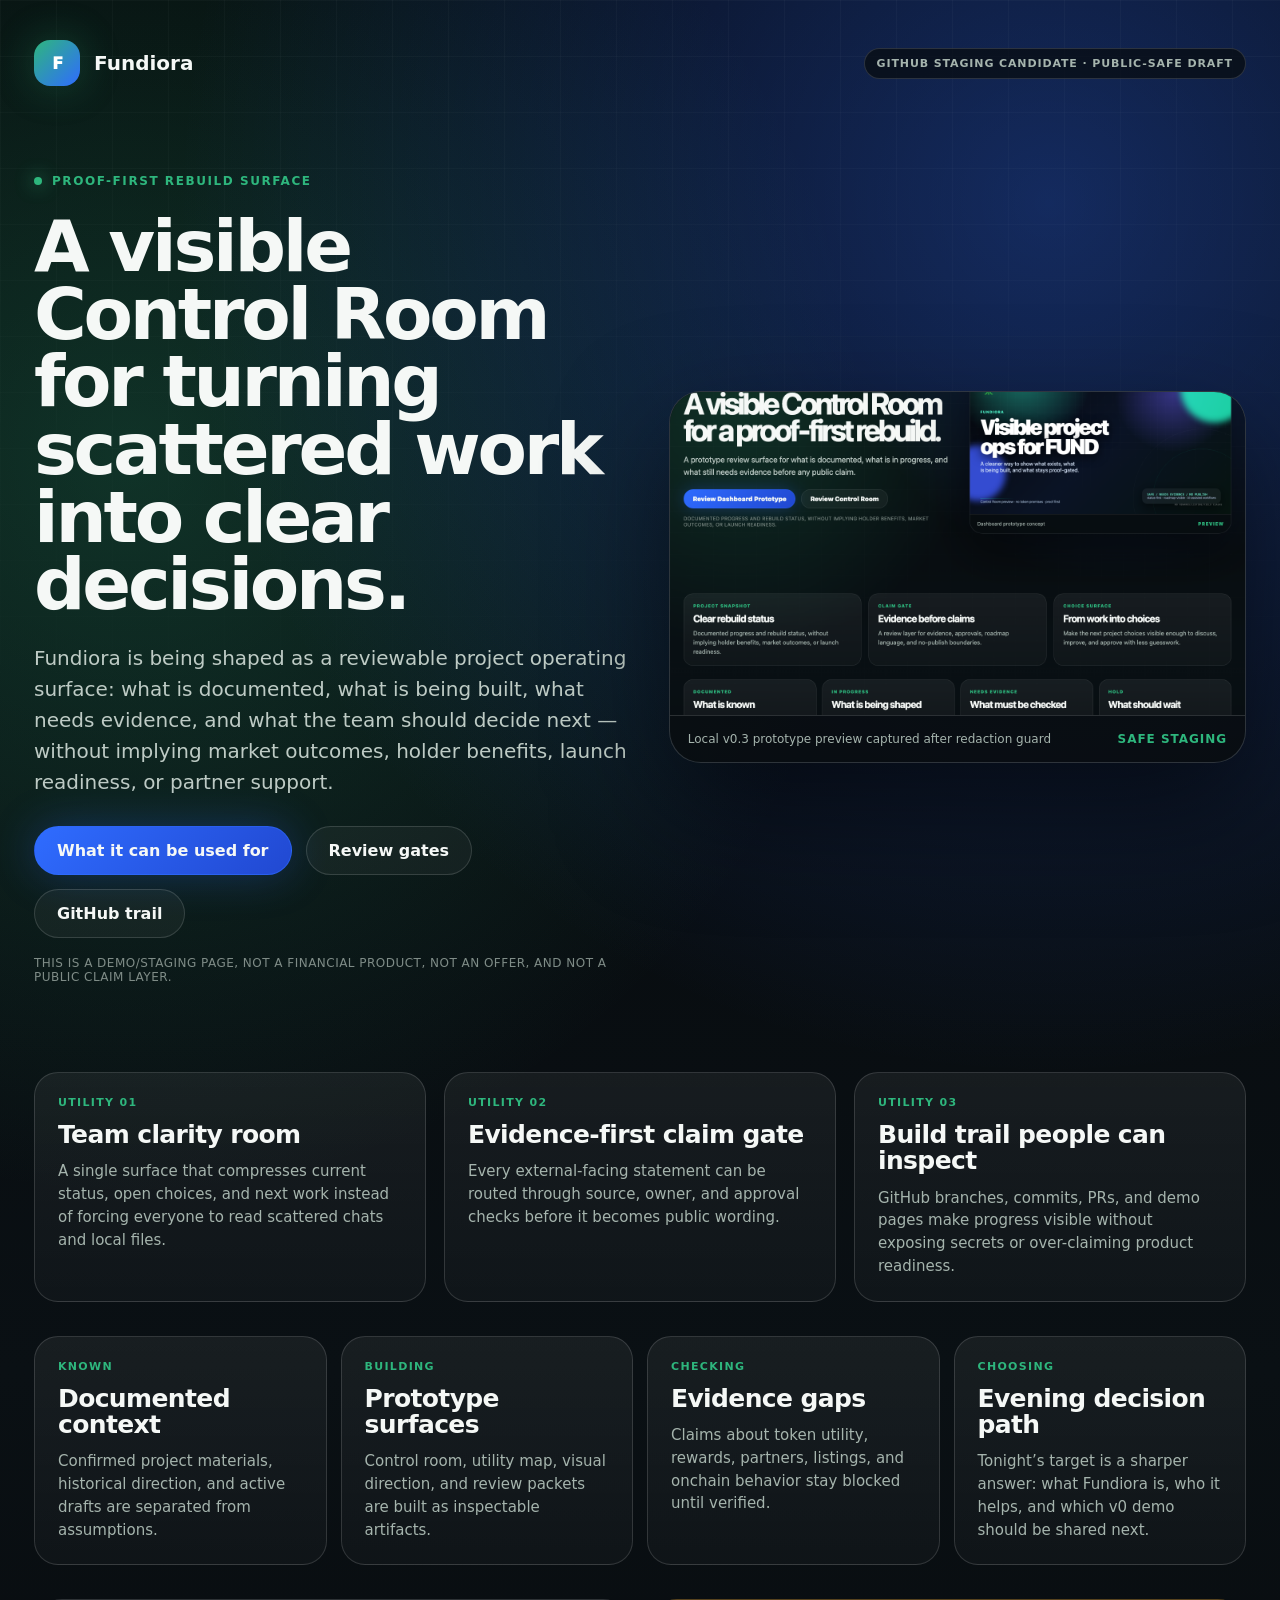
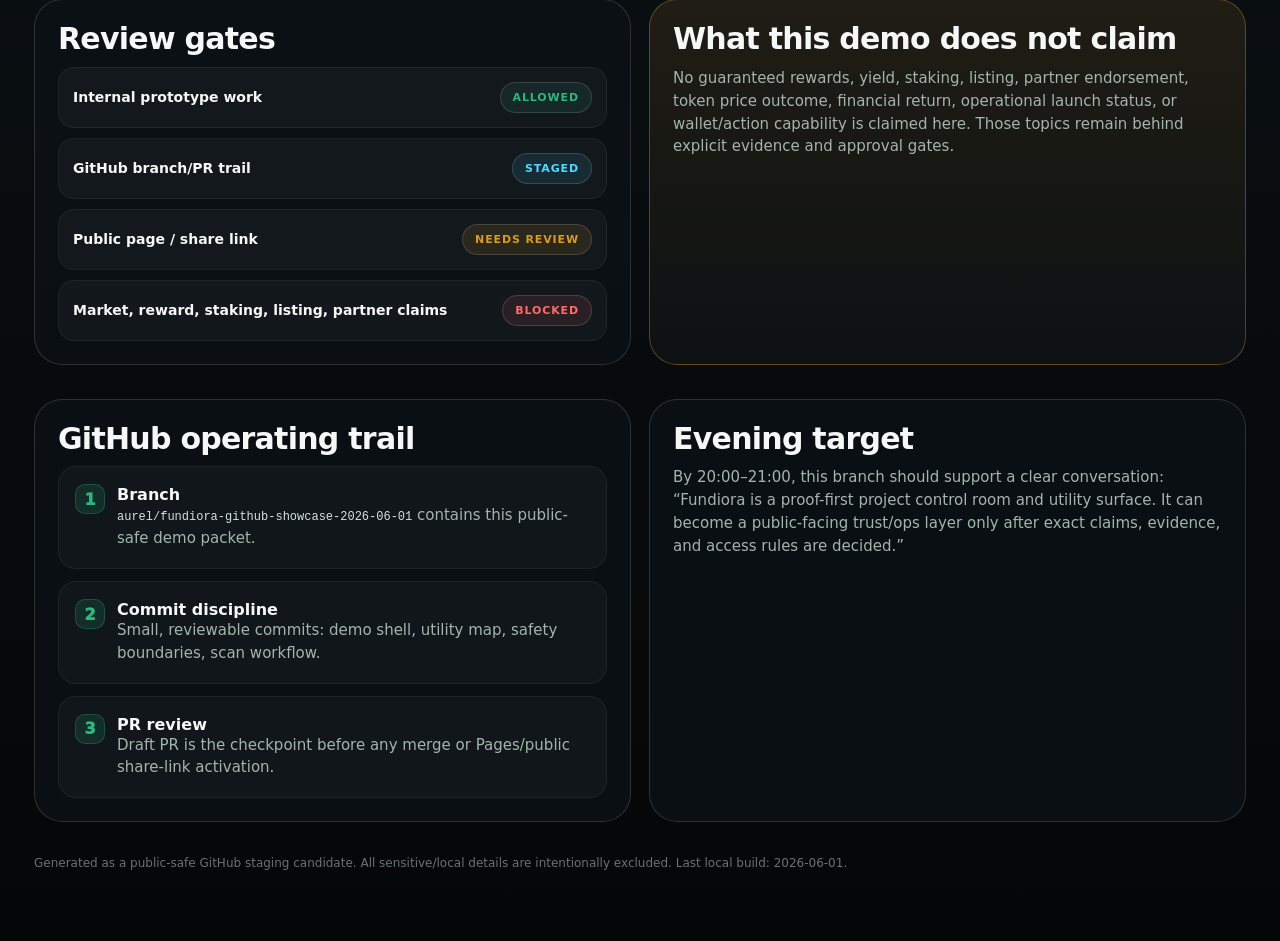
==== showcase/fundiora-public-demo/index.html @ 9d7943ec "docs: add Fundiora public-safe GitHub showcase staging Adds a sanitized Fundiora showcase packet wit" ====
<!doctype html>
<html lang="en">
<head>
<meta charset="utf-8" />
<meta name="viewport" content="width=device-width, initial-scale=1" />
<title>Fundiora — Proof-First Control Room</title>
<style>
:root{--bg:#05070a;--panel:#0d1418;--text:#f5f8f6;--muted:#a5b4ad;--green:#2eb67d;--blue:#2f6cff;--cyan:#55d6ff;--amber:#d99a2b;--danger:#ff6b6b;--line:rgba(255,255,255,.14);--soft:rgba(255,255,255,.055)}
*{box-sizing:border-box}html{scroll-behavior:smooth}body{margin:0;background:radial-gradient(circle at 82% 8%,rgba(47,108,255,.34),transparent 34%),radial-gradient(circle at 10% 18%,rgba(46,182,125,.24),transparent 31%),linear-gradient(180deg,#05070a,#0a1014 54%,#050607);color:var(--text);font-family:Inter,ui-sans-serif,system-ui,-apple-system,BlinkMacSystemFont,"Segoe UI",sans-serif}body:before{content:"";position:fixed;inset:0;background-image:linear-gradient(rgba(255,255,255,.026) 1px,transparent 1px),linear-gradient(90deg,rgba(255,255,255,.026) 1px,transparent 1px);background-size:56px 56px;pointer-events:none;mask-image:linear-gradient(to bottom,#000,transparent 94%)}a{color:inherit}.page{max-width:1480px;margin:0 auto;padding:30px 34px 68px;position:relative}.nav{display:flex;justify-content:space-between;align-items:center;padding:10px 0 30px}.brand{display:flex;gap:14px;align-items:center}.mark{width:46px;height:46px;border-radius:16px;background:linear-gradient(135deg,var(--green),var(--blue));box-shadow:0 0 40px rgba(46,182,125,.28);display:grid;place-items:center;font-weight:1000;color:white;letter-spacing:-.08em}.brand h1{font-size:20px;margin:0}.pill,.tag{border:1px solid var(--line);border-radius:999px;padding:8px 12px;color:var(--muted);font-size:11px;font-weight:900;letter-spacing:.08em;text-transform:uppercase;background:rgba(8,12,15,.72)}.hero{display:grid;grid-template-columns:1.02fr .98fr;gap:34px;align-items:center;min-height:650px}.copy{padding:54px 0}.eyebrow{display:inline-flex;align-items:center;gap:10px;color:var(--green);font-size:12px;font-weight:900;letter-spacing:.13em;text-transform:uppercase}.dot{width:8px;height:8px;background:var(--green);border-radius:50%;box-shadow:0 0 18px var(--green)}h2{font-size:72px;line-height:.94;margin:24px 0;letter-spacing:-.045em;max-width:860px}.lede{font-size:20px;line-height:1.55;color:#becbc5;max-width:760px}.actions{display:flex;gap:14px;flex-wrap:wrap;margin-top:28px}.button{border:1px solid var(--line);border-radius:999px;padding:14px 22px;font-weight:900;text-decoration:none;color:var(--text);background:rgba(255,255,255,.045)}.primary{background:linear-gradient(135deg,var(--blue),#2148d1);border-color:rgba(47,108,255,.55);box-shadow:0 0 44px rgba(47,108,255,.28)}.smallnote{margin-top:18px;color:#7f8c87;font-size:12px;letter-spacing:.04em;text-transform:uppercase}.visual{border:1px solid var(--line);border-radius:32px;overflow:hidden;background:rgba(12,18,22,.78);box-shadow:0 44px 110px rgba(0,0,0,.5)}.heroimg{width:100%;display:block;aspect-ratio:16/9;object-fit:cover;background:#101820}.visualbar{display:flex;justify-content:space-between;gap:12px;padding:16px 18px;border-top:1px solid var(--line);background:rgba(0,0,0,.28);font-size:12px;color:var(--muted)}.status{color:var(--green);font-weight:900;text-transform:uppercase;letter-spacing:.08em}.section{margin-top:34px}.grid3{display:grid;grid-template-columns:repeat(3,1fr);gap:18px}.grid4{display:grid;grid-template-columns:repeat(4,1fr);gap:14px}.split{display:grid;grid-template-columns:1fr 1fr;gap:18px}.card,.panel{border:1px solid var(--line);border-radius:24px;background:linear-gradient(180deg,rgba(255,255,255,.058),rgba(255,255,255,.026));padding:23px}.panel{border-radius:28px;background:rgba(12,18,22,.83)}.label{font-size:11px;color:var(--green);font-weight:900;letter-spacing:.12em;text-transform:uppercase;margin-bottom:13px}h3{font-size:25px;line-height:1.05;margin:0 0 12px;letter-spacing:-.025em}.panel h3{font-size:30px}.card p,.panel p{margin:0;color:var(--muted);line-height:1.52;font-size:15px}.lane{display:grid;gap:10px}.row{display:flex;justify-content:space-between;gap:14px;align-items:center;padding:14px;border:1px solid var(--soft);border-radius:16px;background:rgba(255,255,255,.035)}.row strong{font-size:14px}.green{color:var(--green);background:rgba(46,182,125,.11)}.amber{color:var(--amber);background:rgba(217,154,43,.12)}.blue{color:var(--cyan);background:rgba(69,211,255,.11)}.red{color:var(--danger);background:rgba(255,107,107,.10)}.timeline{counter-reset:step;display:grid;gap:12px}.step{position:relative;padding:18px 18px 18px 58px;border:1px solid var(--soft);border-radius:18px;background:rgba(255,255,255,.033)}.step:before{counter-increment:step;content:counter(step);position:absolute;left:16px;top:17px;width:28px;height:28px;border-radius:10px;background:rgba(46,182,125,.14);border:1px solid rgba(46,182,125,.28);display:grid;place-items:center;color:var(--green);font-weight:1000}.footer{margin-top:32px;color:#66746f;font-size:12px;line-height:1.55}.warn{border-color:rgba(217,154,43,.36);background:linear-gradient(180deg,rgba(217,154,43,.11),rgba(255,255,255,.026))}.mono{font-family:ui-monospace,SFMono-Regular,Menlo,Monaco,Consolas,"Liberation Mono",monospace;color:#d6e3de;font-size:12px}@media(max-width:980px){.hero,.split{grid-template-columns:1fr}.grid3,.grid4{grid-template-columns:1fr}h2{font-size:48px;line-height:.98}.page{padding:24px 18px 42px}.nav{align-items:flex-start;gap:14px;flex-direction:column}}
</style>
</head>
<body>
<main class="page">
<nav class="nav"><div class="brand"><div class="mark">F</div><h1>Fundiora</h1></div><div class="pill">GitHub staging candidate · public-safe draft</div></nav>
<section class="hero">
<div class="copy"><div class="eyebrow"><span class="dot"></span>Proof-first rebuild surface</div><h2>A visible Control Room for turning scattered work into clear decisions.</h2><p class="lede">Fundiora is being shaped as a reviewable project operating surface: what is documented, what is being built, what needs evidence, and what the team should decide next — without implying market outcomes, holder benefits, launch readiness, or partner support.</p><div class="actions"><a class="button primary" href="#utility">What it can be used for</a><a class="button" href="#review">Review gates</a><a class="button" href="#github">GitHub trail</a></div><div class="smallnote">This is a demo/staging page, not a financial product, not an offer, and not a public claim layer.</div></div>
<div class="visual"><img class="heroimg" src="assets/fundiora-v0.3-preview.png" alt="Fundiora v0.3 prototype preview"><div class="visualbar"><span>Local v0.3 prototype preview captured after redaction guard</span><span class="status">Safe staging</span></div></div>
</section>
<section class="section grid3" id="utility">
<article class="card"><div class="label">Utility 01</div><h3>Team clarity room</h3><p>A single surface that compresses current status, open choices, and next work instead of forcing everyone to read scattered chats and local files.</p></article>
<article class="card"><div class="label">Utility 02</div><h3>Evidence-first claim gate</h3><p>Every external-facing statement can be routed through source, owner, and approval checks before it becomes public wording.</p></article>
<article class="card"><div class="label">Utility 03</div><h3>Build trail people can inspect</h3><p>GitHub branches, commits, PRs, and demo pages make progress visible without exposing secrets or over-claiming product readiness.</p></article>
</section>
<section class="section grid4">
<article class="card"><div class="label">Known</div><h3>Documented context</h3><p>Confirmed project materials, historical direction, and active drafts are separated from assumptions.</p></article>
<article class="card"><div class="label">Building</div><h3>Prototype surfaces</h3><p>Control room, utility map, visual direction, and review packets are built as inspectable artifacts.</p></article>
<article class="card"><div class="label">Checking</div><h3>Evidence gaps</h3><p>Claims about token utility, rewards, partners, listings, and onchain behavior stay blocked until verified.</p></article>
<article class="card"><div class="label">Choosing</div><h3>Evening decision path</h3><p>Tonight’s target is a sharper answer: what Fundiora is, who it helps, and which v0 demo should be shared next.</p></article>
</section>
<section class="section split" id="review"><div class="panel"><h3>Review gates</h3><div class="lane"><div class="row"><strong>Internal prototype work</strong><span class="tag green">Allowed</span></div><div class="row"><strong>GitHub branch/PR trail</strong><span class="tag blue">Staged</span></div><div class="row"><strong>Public page / share link</strong><span class="tag amber">Needs review</span></div><div class="row"><strong>Market, reward, staking, listing, partner claims</strong><span class="tag red">Blocked</span></div></div></div><div class="panel warn"><h3>What this demo does not claim</h3><p>No guaranteed rewards, yield, staking, listing, partner endorsement, token price outcome, financial return, operational launch status, or wallet/action capability is claimed here. Those topics remain behind explicit evidence and approval gates.</p></div></section>
<section class="section split" id="github"><div class="panel"><h3>GitHub operating trail</h3><div class="timeline"><div class="step"><strong>Branch</strong><p><span class="mono">aurel/fundiora-github-showcase-2026-06-01</span> contains this public-safe demo packet.</p></div><div class="step"><strong>Commit discipline</strong><p>Small, reviewable commits: demo shell, utility map, safety boundaries, scan workflow.</p></div><div class="step"><strong>PR review</strong><p>Draft PR is the checkpoint before any merge or Pages/public share-link activation.</p></div></div></div><div class="panel"><h3>Evening target</h3><p>By 20:00–21:00, this branch should support a clear conversation: “Fundiora is a proof-first project control room and utility surface. It can become a public-facing trust/ops layer only after exact claims, evidence, and access rules are decided.”</p></div></section>
<footer class="footer">Generated as a public-safe GitHub staging candidate. All sensitive/local details are intentionally excluded. Last local build: 2026-06-01.</footer>
</main>
</body>
</html>
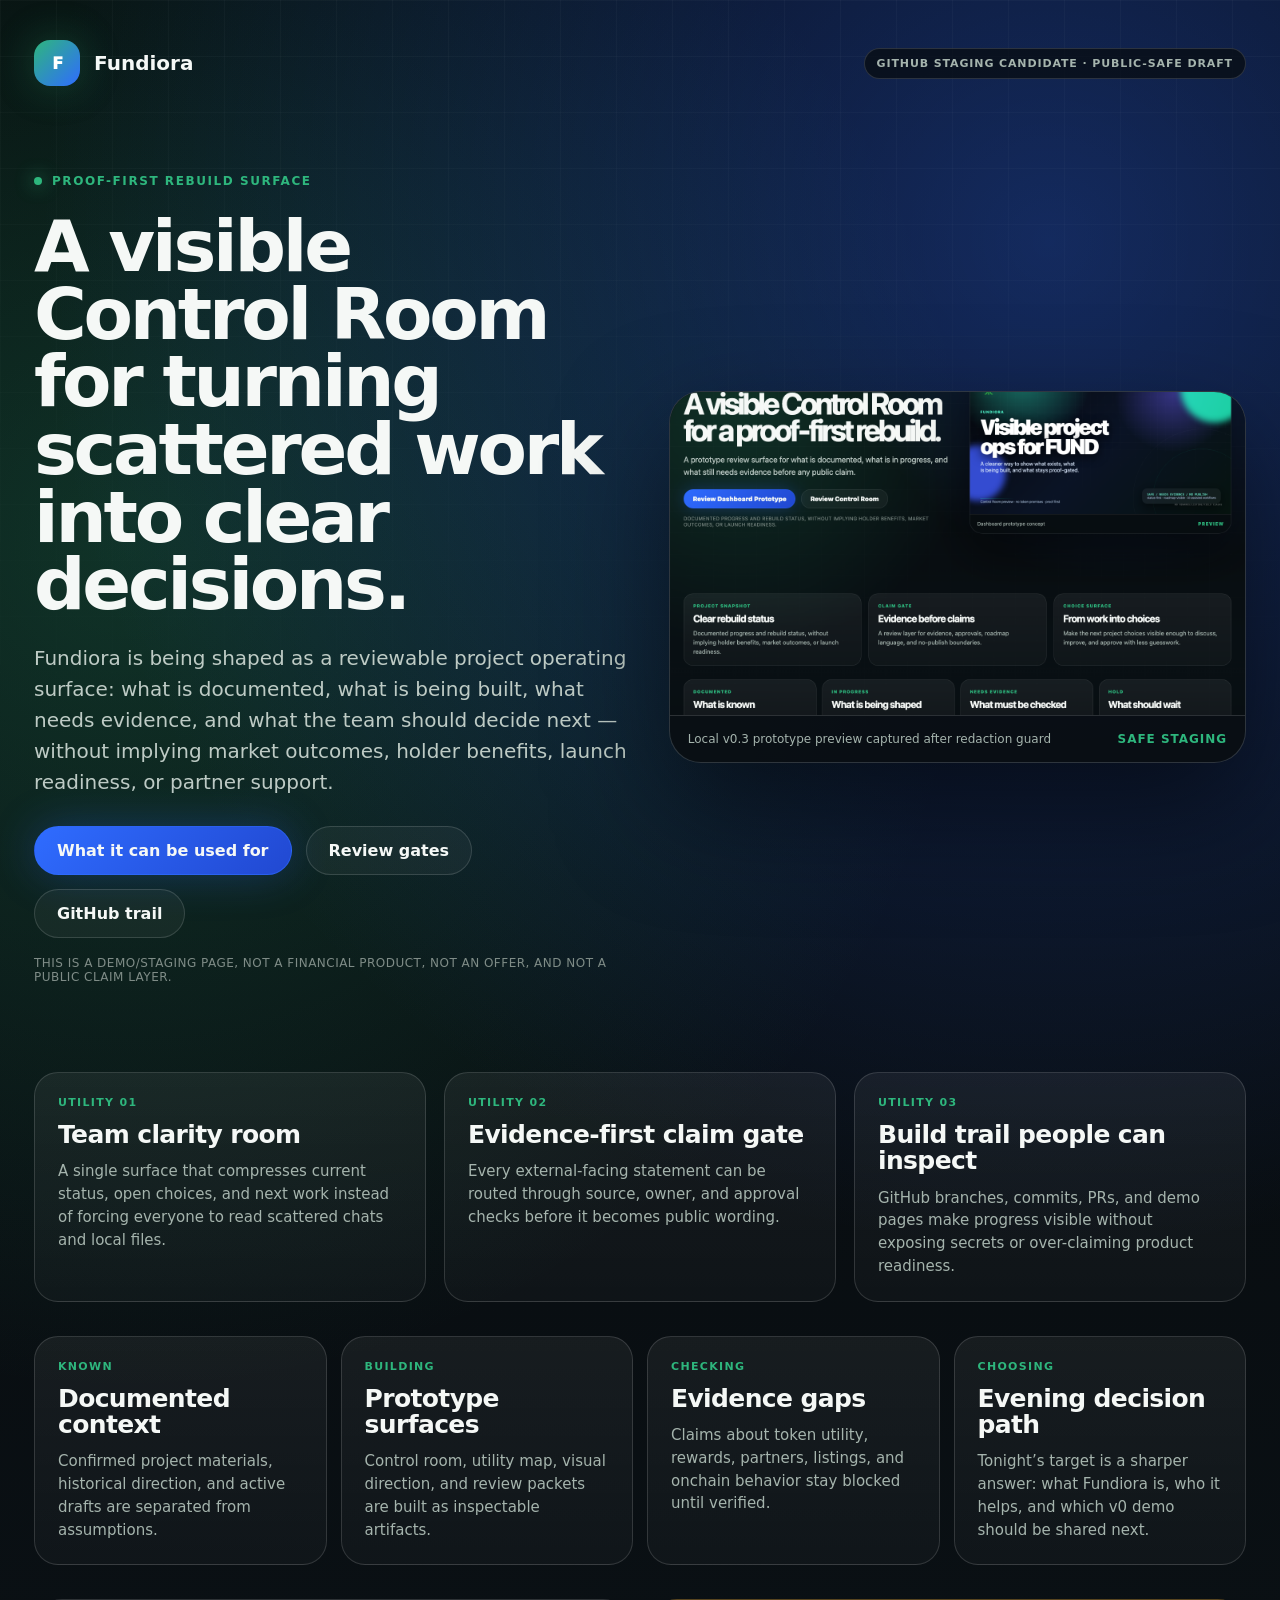
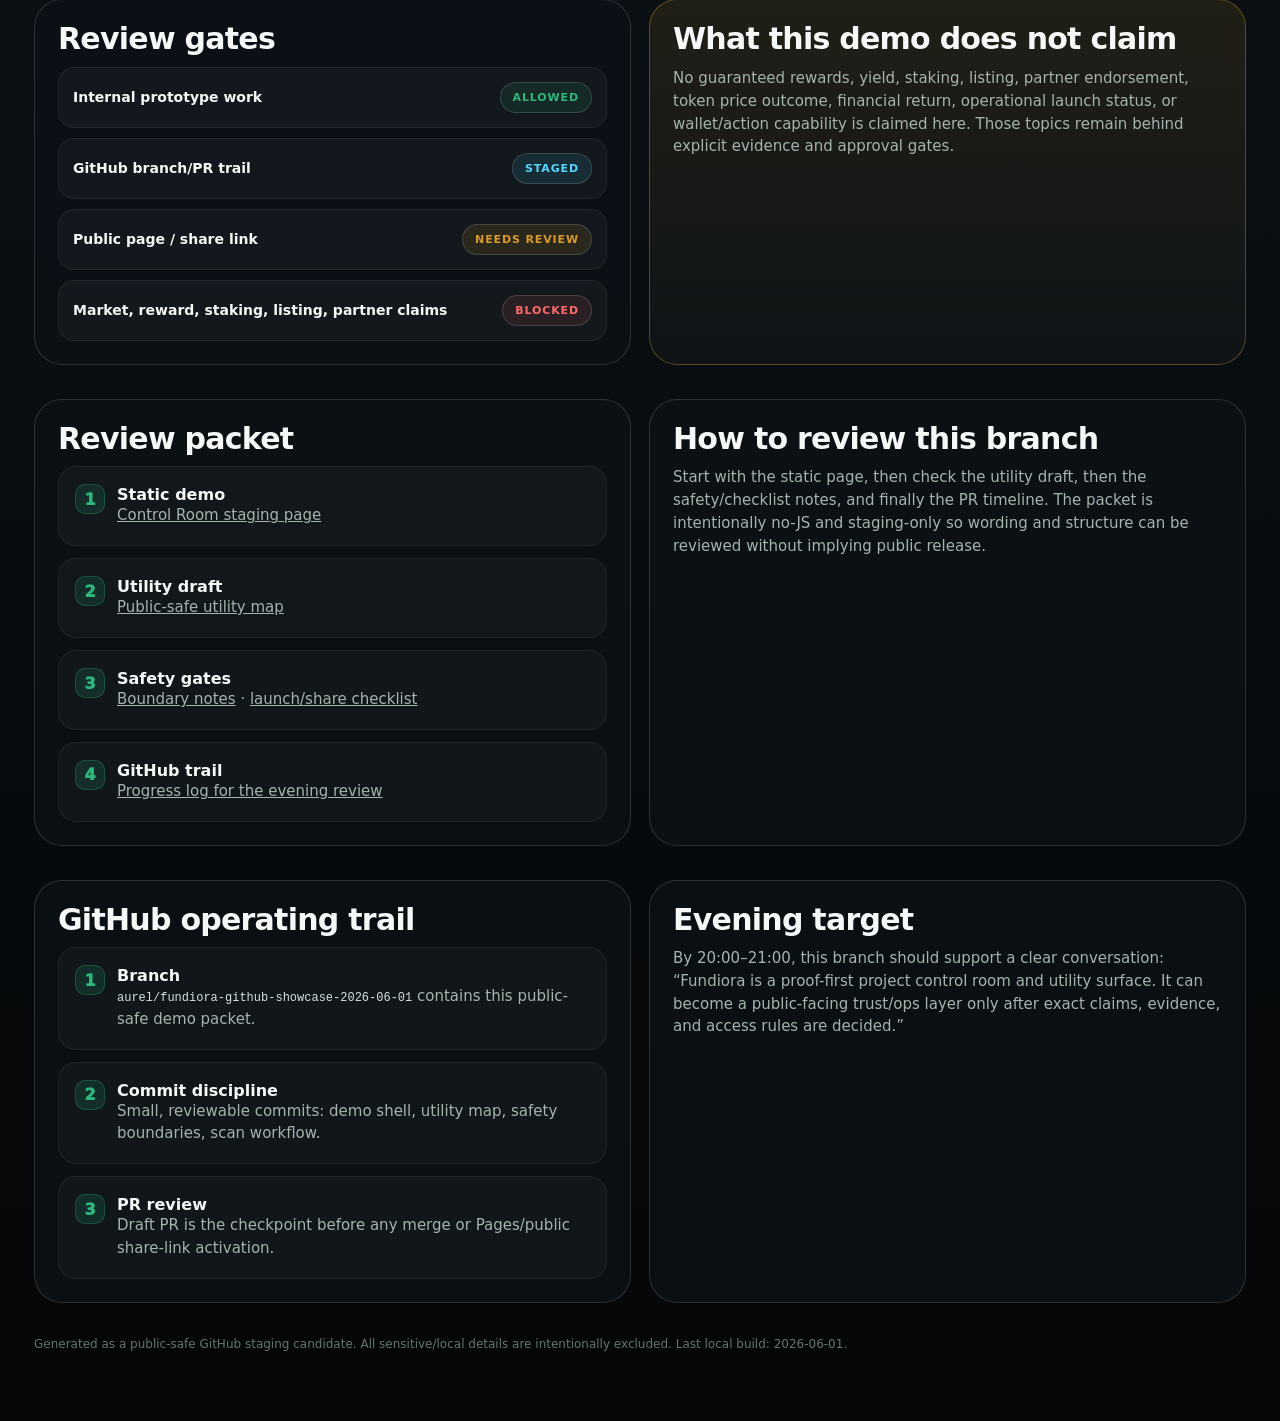
==== commit aaa429fd: "docs: add no-js review packet navigation" ====
--- a/showcase/fundiora-public-demo/index.html
+++ b/showcase/fundiora-public-demo/index.html
@@ -28,6 +28,7 @@
 <article class="card"><div class="label">Choosing</div><h3>Evening decision path</h3><p>Tonight’s target is a sharper answer: what Fundiora is, who it helps, and which v0 demo should be shared next.</p></article>
 </section>
 <section class="section split" id="review"><div class="panel"><h3>Review gates</h3><div class="lane"><div class="row"><strong>Internal prototype work</strong><span class="tag green">Allowed</span></div><div class="row"><strong>GitHub branch/PR trail</strong><span class="tag blue">Staged</span></div><div class="row"><strong>Public page / share link</strong><span class="tag amber">Needs review</span></div><div class="row"><strong>Market, reward, staking, listing, partner claims</strong><span class="tag red">Blocked</span></div></div></div><div class="panel warn"><h3>What this demo does not claim</h3><p>No guaranteed rewards, yield, staking, listing, partner endorsement, token price outcome, financial return, operational launch status, or wallet/action capability is claimed here. Those topics remain behind explicit evidence and approval gates.</p></div></section>
+<section class="section split"><div class="panel"><h3>Review packet</h3><div class="timeline"><div class="step"><strong>Static demo</strong><p><a href="index.html">Control Room staging page</a></p></div><div class="step"><strong>Utility draft</strong><p><a href="fundiora-utility-map.md">Public-safe utility map</a></p></div><div class="step"><strong>Safety gates</strong><p><a href="public-safety-boundaries.md">Boundary notes</a> · <a href="launch-review-checklist.md">launch/share checklist</a></p></div><div class="step"><strong>GitHub trail</strong><p><a href="github-progress-log.md">Progress log for the evening review</a></p></div></div></div><div class="panel"><h3>How to review this branch</h3><p>Start with the static page, then check the utility draft, then the safety/checklist notes, and finally the PR timeline. The packet is intentionally no-JS and staging-only so wording and structure can be reviewed without implying public release.</p></div></section>
 <section class="section split" id="github"><div class="panel"><h3>GitHub operating trail</h3><div class="timeline"><div class="step"><strong>Branch</strong><p><span class="mono">aurel/fundiora-github-showcase-2026-06-01</span> contains this public-safe demo packet.</p></div><div class="step"><strong>Commit discipline</strong><p>Small, reviewable commits: demo shell, utility map, safety boundaries, scan workflow.</p></div><div class="step"><strong>PR review</strong><p>Draft PR is the checkpoint before any merge or Pages/public share-link activation.</p></div></div></div><div class="panel"><h3>Evening target</h3><p>By 20:00–21:00, this branch should support a clear conversation: “Fundiora is a proof-first project control room and utility surface. It can become a public-facing trust/ops layer only after exact claims, evidence, and access rules are decided.”</p></div></section>
 <footer class="footer">Generated as a public-safe GitHub staging candidate. All sensitive/local details are intentionally excluded. Last local build: 2026-06-01.</footer>
 </main>
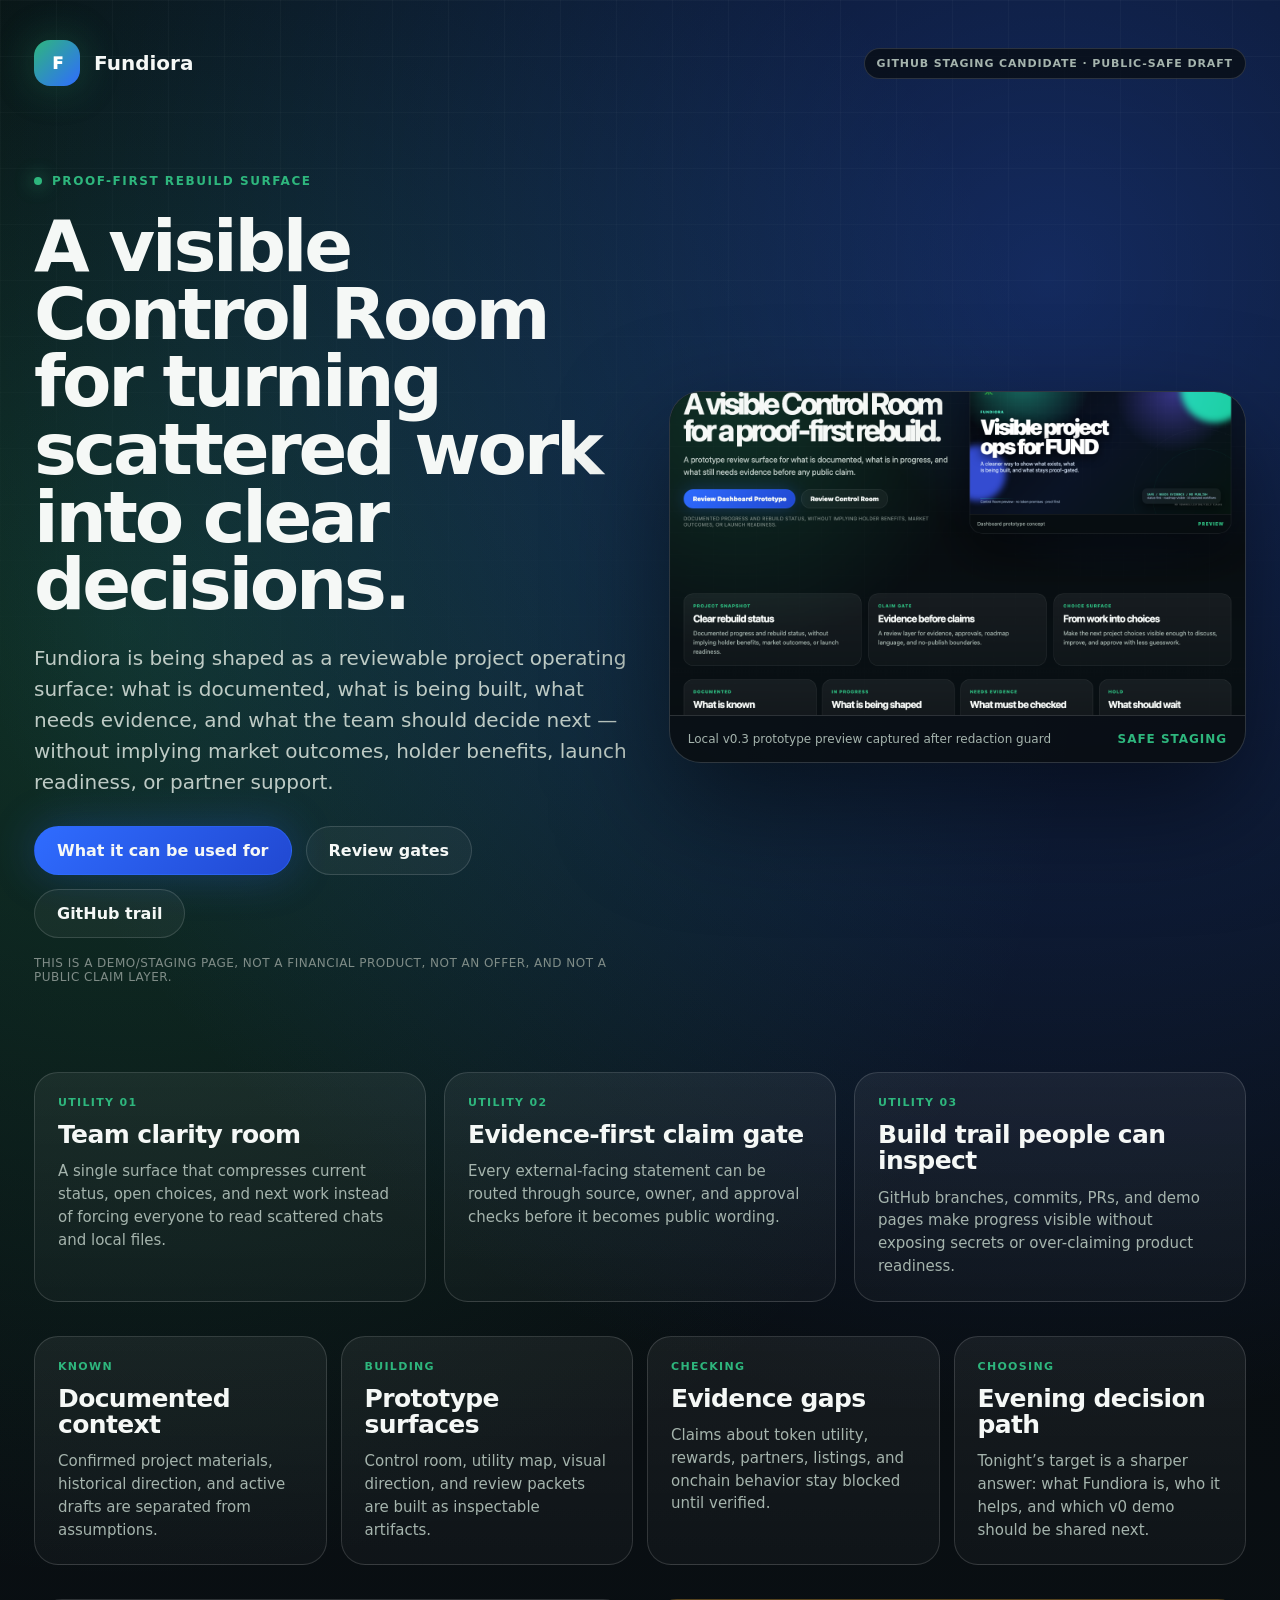
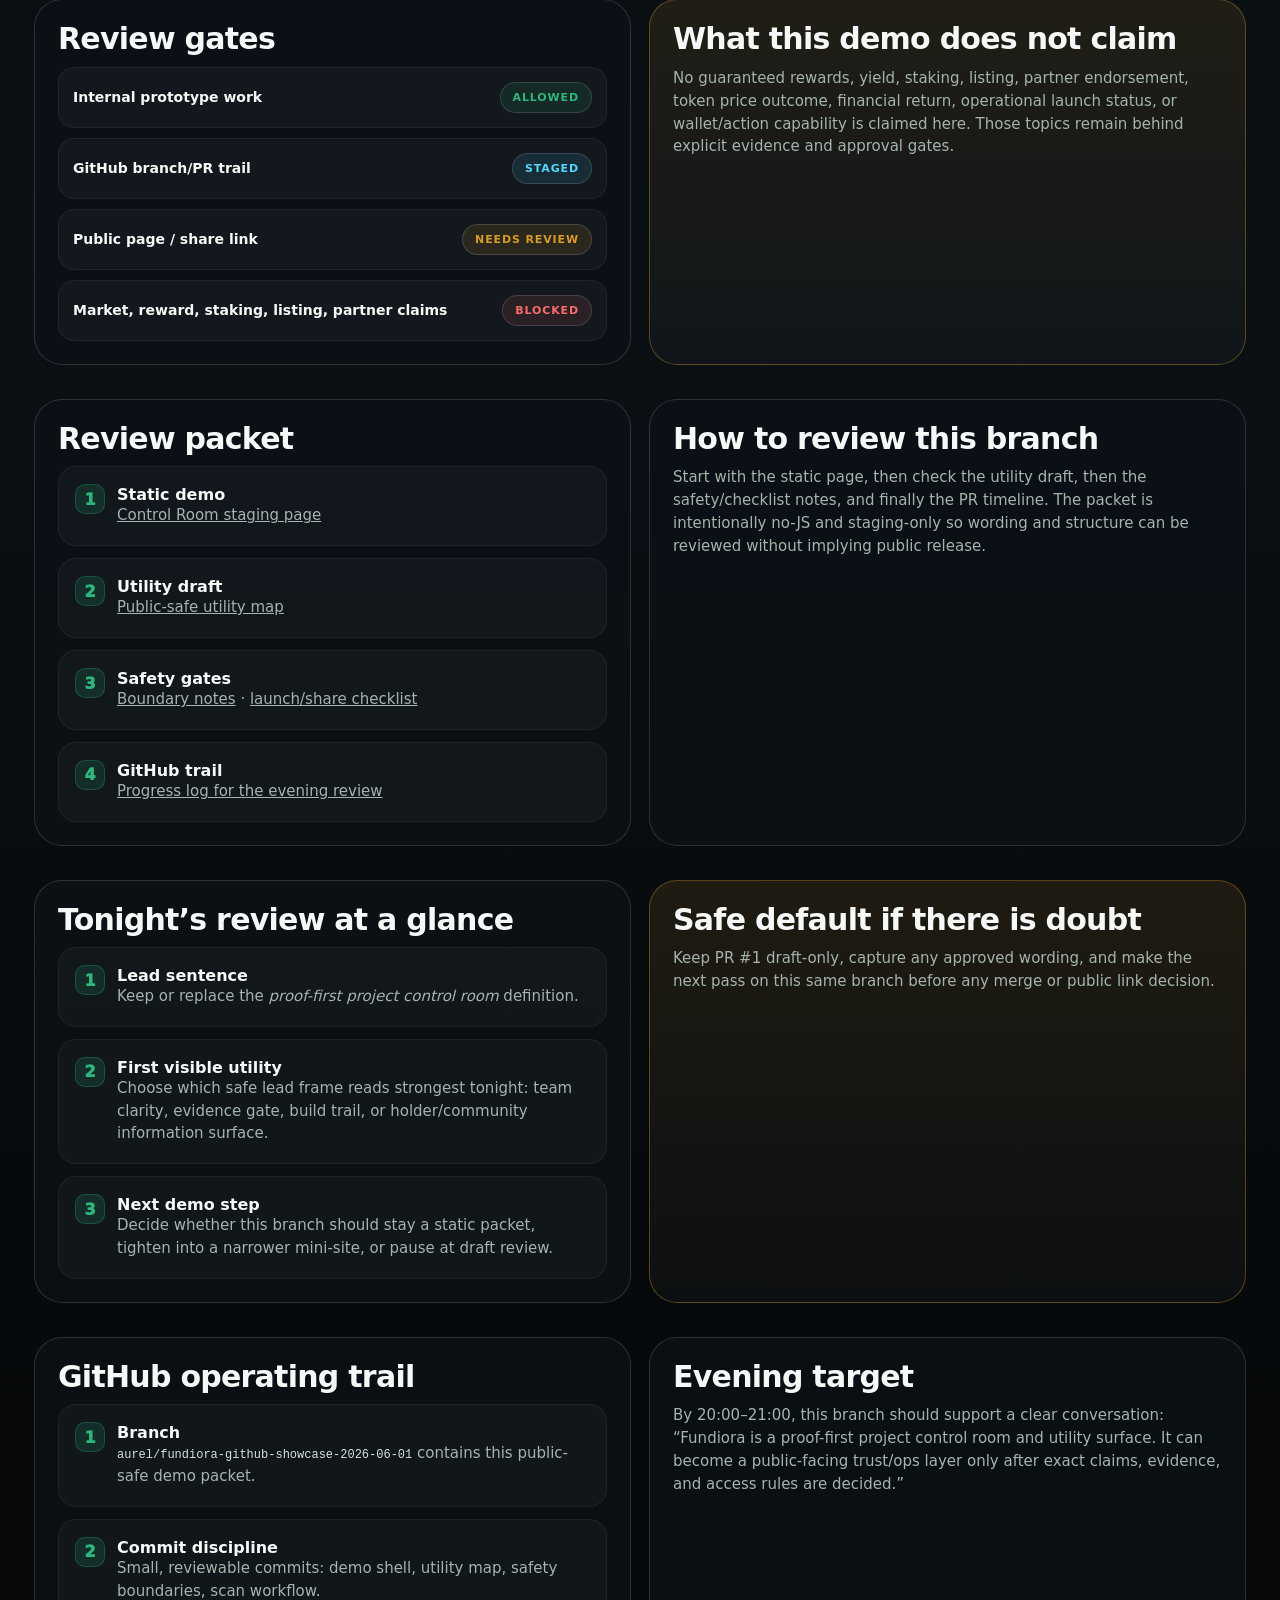
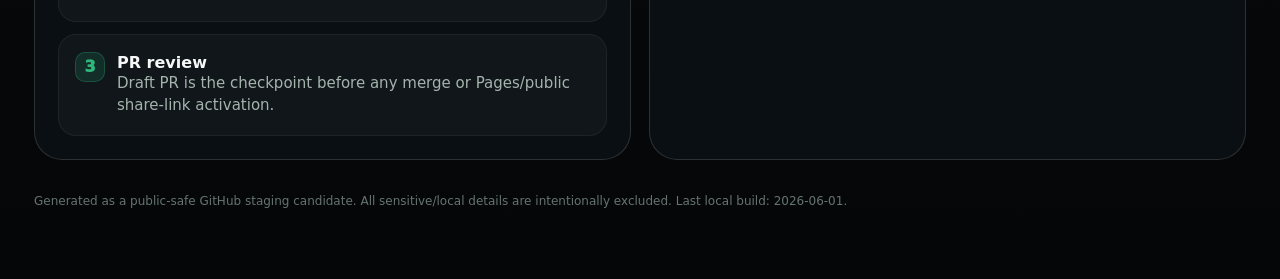
==== commit 0f27b516: "docs: add evening review decision card" ====
--- a/showcase/fundiora-public-demo/index.html
+++ b/showcase/fundiora-public-demo/index.html
@@ -29,6 +29,7 @@
 </section>
 <section class="section split" id="review"><div class="panel"><h3>Review gates</h3><div class="lane"><div class="row"><strong>Internal prototype work</strong><span class="tag green">Allowed</span></div><div class="row"><strong>GitHub branch/PR trail</strong><span class="tag blue">Staged</span></div><div class="row"><strong>Public page / share link</strong><span class="tag amber">Needs review</span></div><div class="row"><strong>Market, reward, staking, listing, partner claims</strong><span class="tag red">Blocked</span></div></div></div><div class="panel warn"><h3>What this demo does not claim</h3><p>No guaranteed rewards, yield, staking, listing, partner endorsement, token price outcome, financial return, operational launch status, or wallet/action capability is claimed here. Those topics remain behind explicit evidence and approval gates.</p></div></section>
 <section class="section split"><div class="panel"><h3>Review packet</h3><div class="timeline"><div class="step"><strong>Static demo</strong><p><a href="index.html">Control Room staging page</a></p></div><div class="step"><strong>Utility draft</strong><p><a href="fundiora-utility-map.md">Public-safe utility map</a></p></div><div class="step"><strong>Safety gates</strong><p><a href="public-safety-boundaries.md">Boundary notes</a> · <a href="launch-review-checklist.md">launch/share checklist</a></p></div><div class="step"><strong>GitHub trail</strong><p><a href="github-progress-log.md">Progress log for the evening review</a></p></div></div></div><div class="panel"><h3>How to review this branch</h3><p>Start with the static page, then check the utility draft, then the safety/checklist notes, and finally the PR timeline. The packet is intentionally no-JS and staging-only so wording and structure can be reviewed without implying public release.</p></div></section>
+<section class="section split" id="tonight"><div class="panel"><h3>Tonight’s review at a glance</h3><div class="timeline"><div class="step"><strong>Lead sentence</strong><p>Keep or replace the <em>proof-first project control room</em> definition.</p></div><div class="step"><strong>First visible utility</strong><p>Choose which safe lead frame reads strongest tonight: team clarity, evidence gate, build trail, or holder/community information surface.</p></div><div class="step"><strong>Next demo step</strong><p>Decide whether this branch should stay a static packet, tighten into a narrower mini-site, or pause at draft review.</p></div></div></div><div class="panel warn"><h3>Safe default if there is doubt</h3><p>Keep PR #1 draft-only, capture any approved wording, and make the next pass on this same branch before any merge or public link decision.</p></div></section>
 <section class="section split" id="github"><div class="panel"><h3>GitHub operating trail</h3><div class="timeline"><div class="step"><strong>Branch</strong><p><span class="mono">aurel/fundiora-github-showcase-2026-06-01</span> contains this public-safe demo packet.</p></div><div class="step"><strong>Commit discipline</strong><p>Small, reviewable commits: demo shell, utility map, safety boundaries, scan workflow.</p></div><div class="step"><strong>PR review</strong><p>Draft PR is the checkpoint before any merge or Pages/public share-link activation.</p></div></div></div><div class="panel"><h3>Evening target</h3><p>By 20:00–21:00, this branch should support a clear conversation: “Fundiora is a proof-first project control room and utility surface. It can become a public-facing trust/ops layer only after exact claims, evidence, and access rules are decided.”</p></div></section>
 <footer class="footer">Generated as a public-safe GitHub staging candidate. All sensitive/local details are intentionally excluded. Last local build: 2026-06-01.</footer>
 </main>
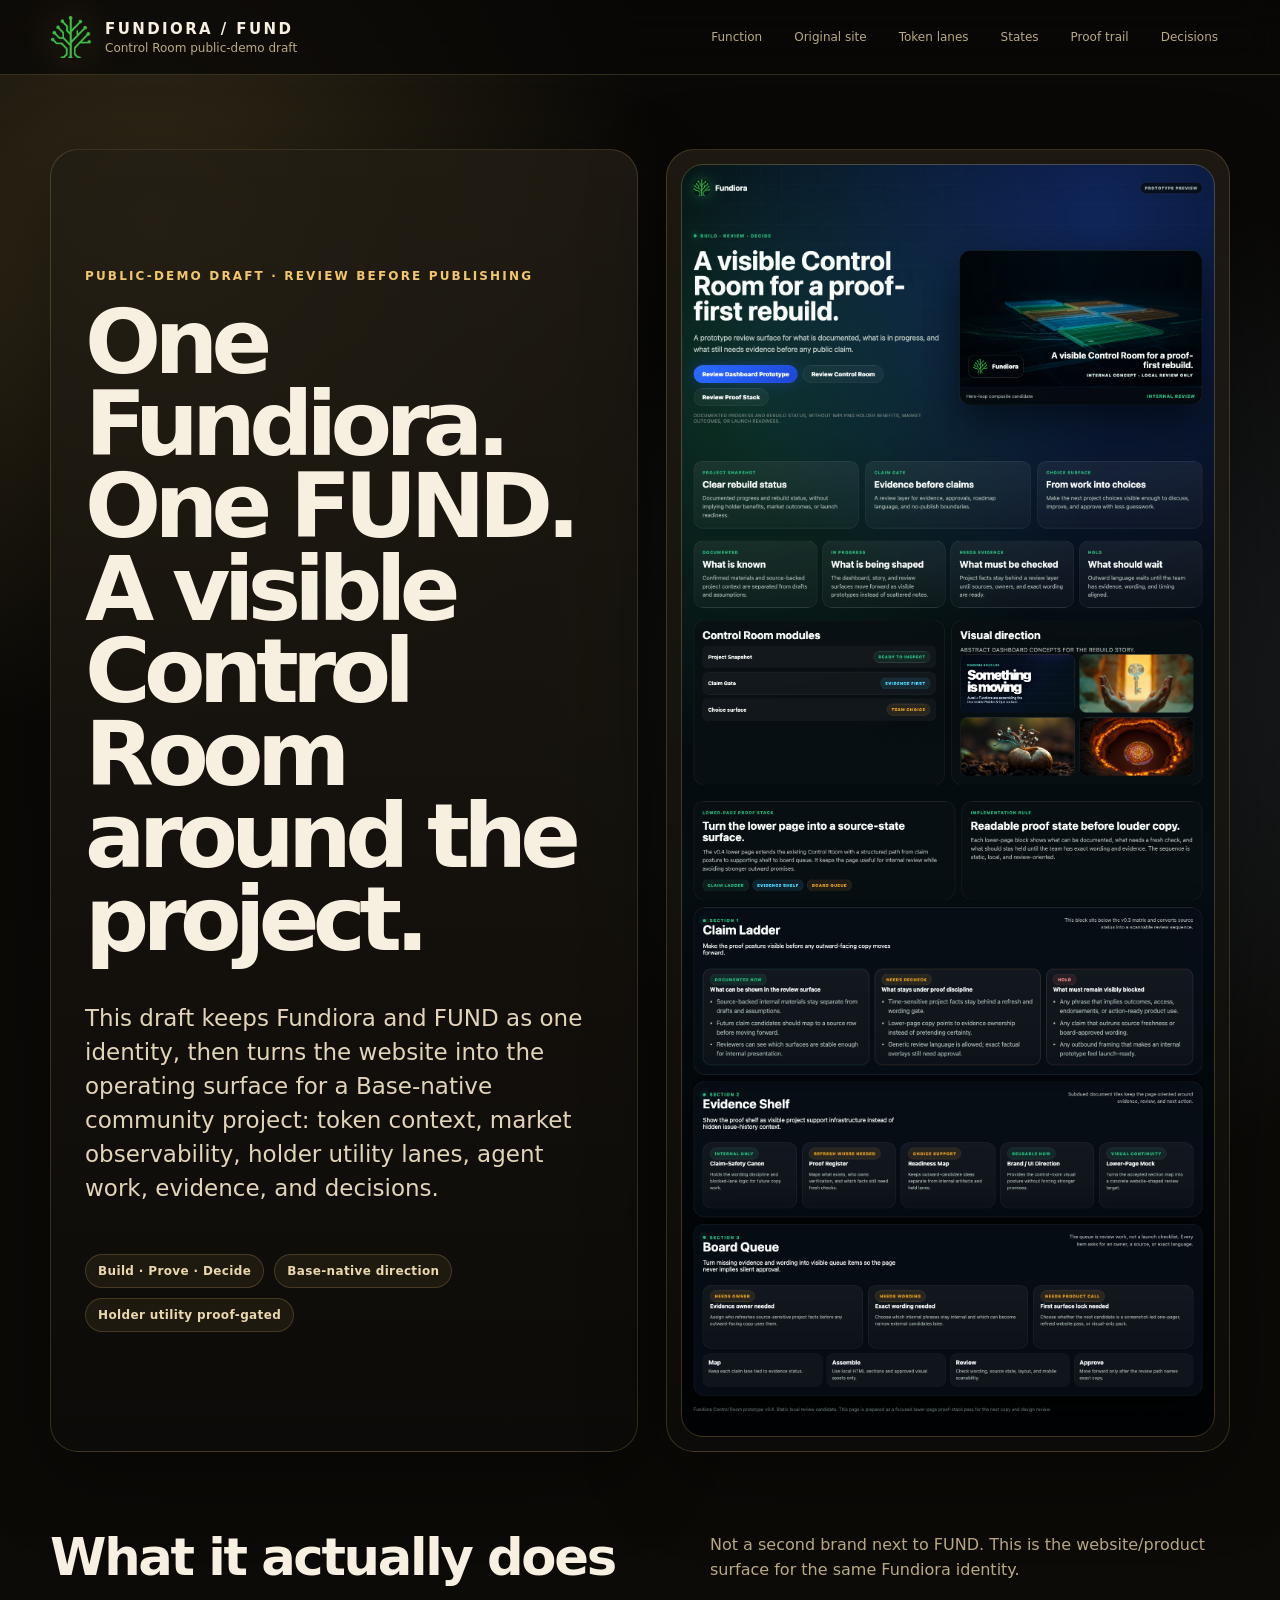
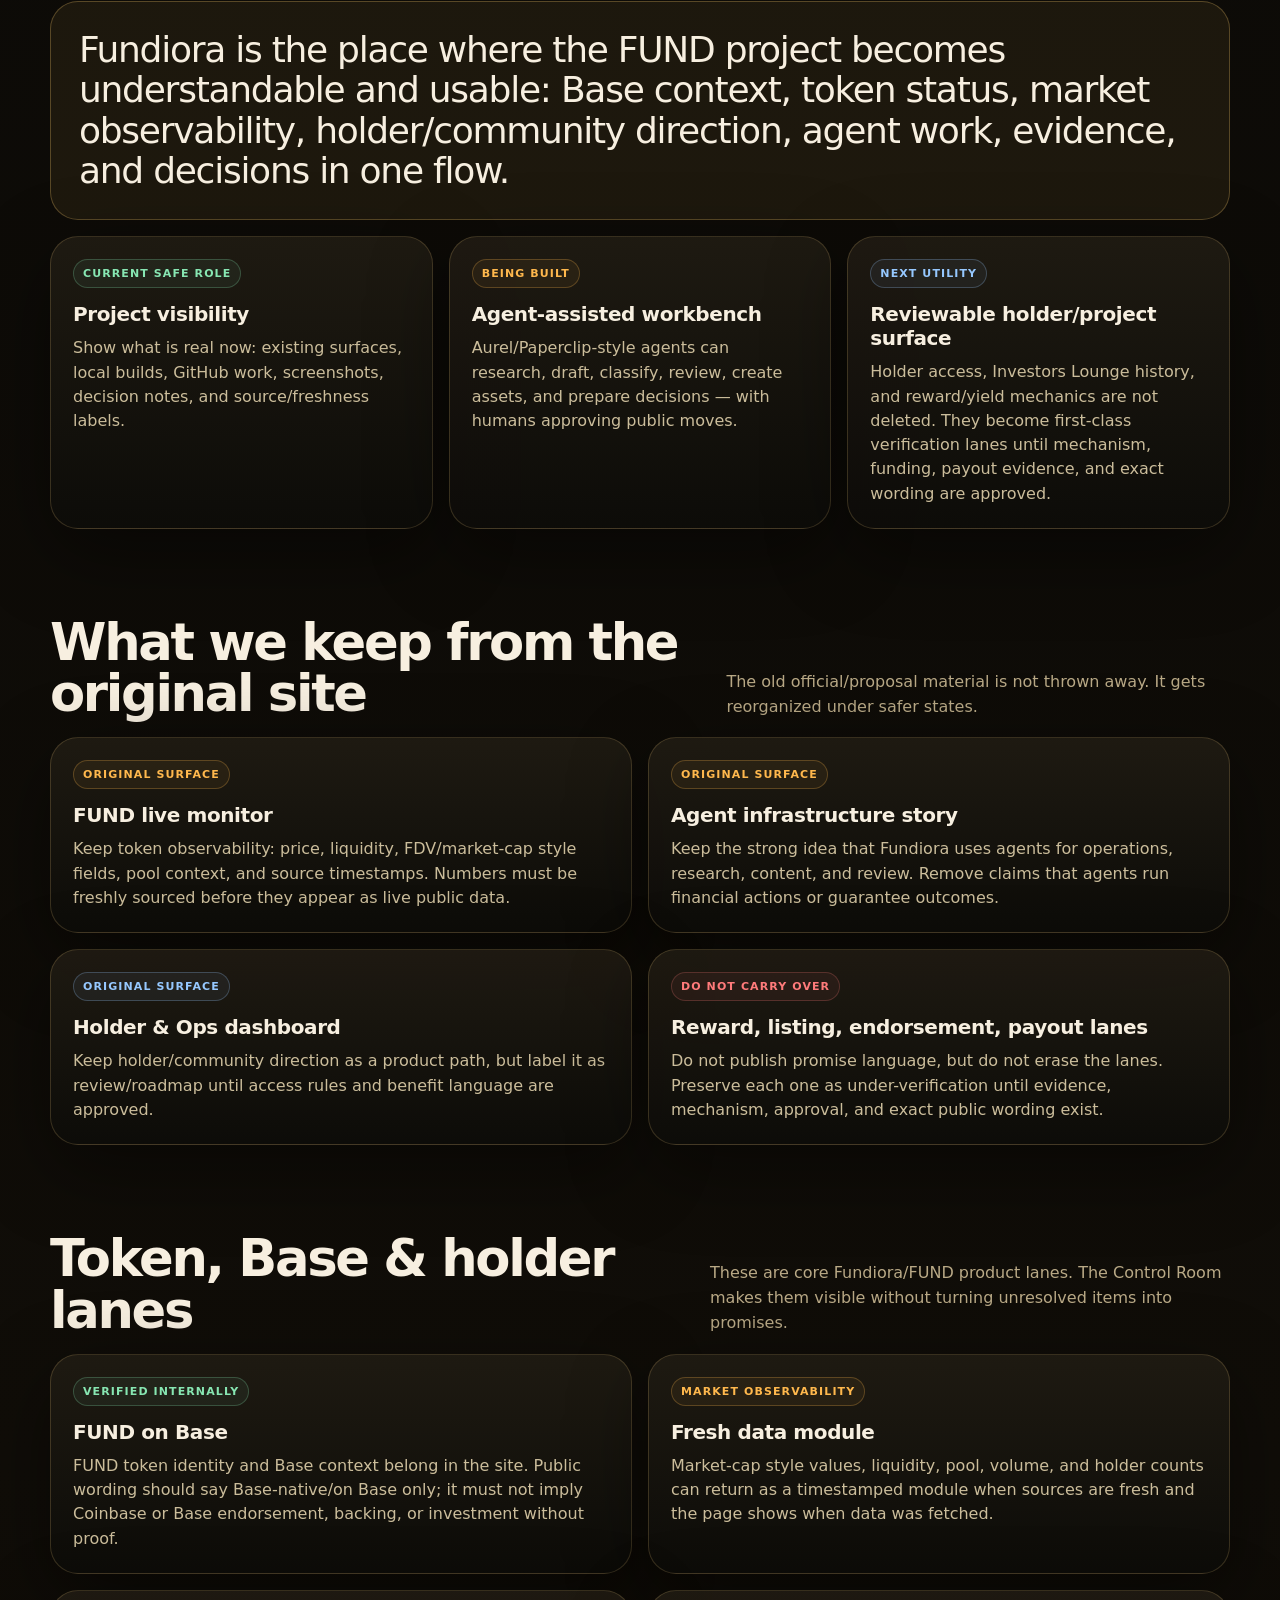
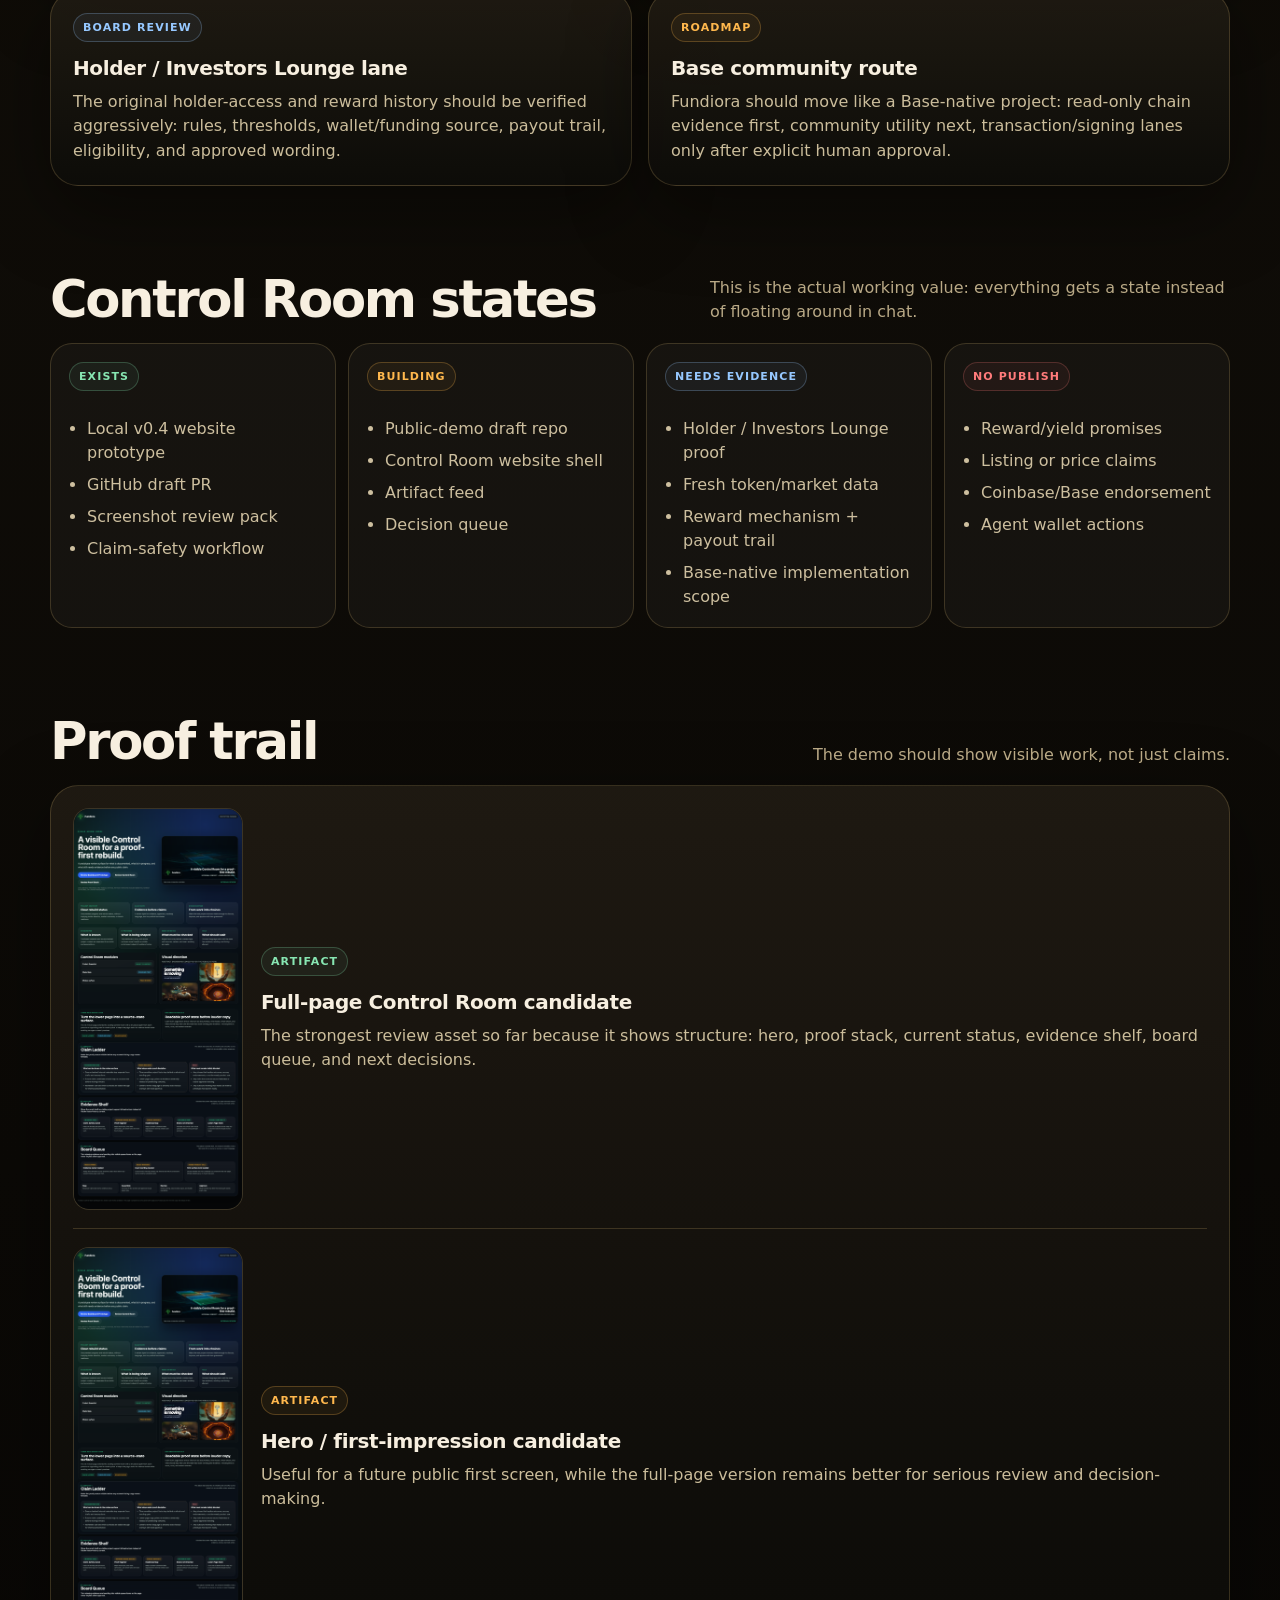
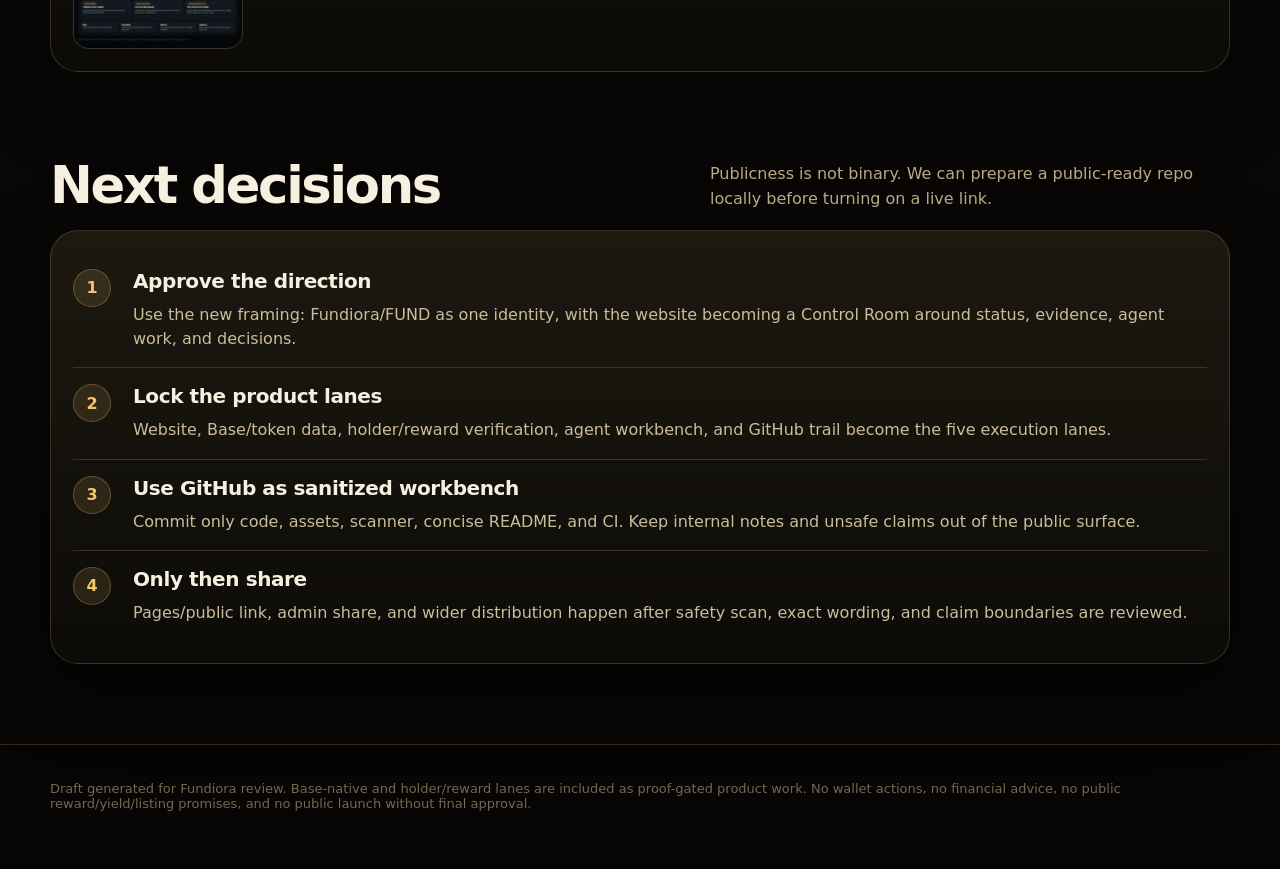
==== commit c472121f: "feat: align demo with Base and holder lanes" ====
--- a/showcase/fundiora-public-demo/index.html
+++ b/showcase/fundiora-public-demo/index.html
@@ -1,37 +1,339 @@
 <!doctype html>
 <html lang="en">
 <head>
-<meta charset="utf-8" />
-<meta name="viewport" content="width=device-width, initial-scale=1" />
-<title>Fundiora — Proof-First Control Room</title>
-<style>
-:root{--bg:#05070a;--panel:#0d1418;--text:#f5f8f6;--muted:#a5b4ad;--green:#2eb67d;--blue:#2f6cff;--cyan:#55d6ff;--amber:#d99a2b;--danger:#ff6b6b;--line:rgba(255,255,255,.14);--soft:rgba(255,255,255,.055)}
-*{box-sizing:border-box}html{scroll-behavior:smooth}body{margin:0;background:radial-gradient(circle at 82% 8%,rgba(47,108,255,.34),transparent 34%),radial-gradient(circle at 10% 18%,rgba(46,182,125,.24),transparent 31%),linear-gradient(180deg,#05070a,#0a1014 54%,#050607);color:var(--text);font-family:Inter,ui-sans-serif,system-ui,-apple-system,BlinkMacSystemFont,"Segoe UI",sans-serif}body:before{content:"";position:fixed;inset:0;background-image:linear-gradient(rgba(255,255,255,.026) 1px,transparent 1px),linear-gradient(90deg,rgba(255,255,255,.026) 1px,transparent 1px);background-size:56px 56px;pointer-events:none;mask-image:linear-gradient(to bottom,#000,transparent 94%)}a{color:inherit}.page{max-width:1480px;margin:0 auto;padding:30px 34px 68px;position:relative}.nav{display:flex;justify-content:space-between;align-items:center;padding:10px 0 30px}.brand{display:flex;gap:14px;align-items:center}.mark{width:46px;height:46px;border-radius:16px;background:linear-gradient(135deg,var(--green),var(--blue));box-shadow:0 0 40px rgba(46,182,125,.28);display:grid;place-items:center;font-weight:1000;color:white;letter-spacing:-.08em}.brand h1{font-size:20px;margin:0}.pill,.tag{border:1px solid var(--line);border-radius:999px;padding:8px 12px;color:var(--muted);font-size:11px;font-weight:900;letter-spacing:.08em;text-transform:uppercase;background:rgba(8,12,15,.72)}.hero{display:grid;grid-template-columns:1.02fr .98fr;gap:34px;align-items:center;min-height:650px}.copy{padding:54px 0}.eyebrow{display:inline-flex;align-items:center;gap:10px;color:var(--green);font-size:12px;font-weight:900;letter-spacing:.13em;text-transform:uppercase}.dot{width:8px;height:8px;background:var(--green);border-radius:50%;box-shadow:0 0 18px var(--green)}h2{font-size:72px;line-height:.94;margin:24px 0;letter-spacing:-.045em;max-width:860px}.lede{font-size:20px;line-height:1.55;color:#becbc5;max-width:760px}.actions{display:flex;gap:14px;flex-wrap:wrap;margin-top:28px}.button{border:1px solid var(--line);border-radius:999px;padding:14px 22px;font-weight:900;text-decoration:none;color:var(--text);background:rgba(255,255,255,.045)}.primary{background:linear-gradient(135deg,var(--blue),#2148d1);border-color:rgba(47,108,255,.55);box-shadow:0 0 44px rgba(47,108,255,.28)}.smallnote{margin-top:18px;color:#7f8c87;font-size:12px;letter-spacing:.04em;text-transform:uppercase}.visual{border:1px solid var(--line);border-radius:32px;overflow:hidden;background:rgba(12,18,22,.78);box-shadow:0 44px 110px rgba(0,0,0,.5)}.heroimg{width:100%;display:block;aspect-ratio:16/9;object-fit:cover;background:#101820}.visualbar{display:flex;justify-content:space-between;gap:12px;padding:16px 18px;border-top:1px solid var(--line);background:rgba(0,0,0,.28);font-size:12px;color:var(--muted)}.status{color:var(--green);font-weight:900;text-transform:uppercase;letter-spacing:.08em}.section{margin-top:34px}.grid3{display:grid;grid-template-columns:repeat(3,1fr);gap:18px}.grid4{display:grid;grid-template-columns:repeat(4,1fr);gap:14px}.split{display:grid;grid-template-columns:1fr 1fr;gap:18px}.card,.panel{border:1px solid var(--line);border-radius:24px;background:linear-gradient(180deg,rgba(255,255,255,.058),rgba(255,255,255,.026));padding:23px}.panel{border-radius:28px;background:rgba(12,18,22,.83)}.label{font-size:11px;color:var(--green);font-weight:900;letter-spacing:.12em;text-transform:uppercase;margin-bottom:13px}h3{font-size:25px;line-height:1.05;margin:0 0 12px;letter-spacing:-.025em}.panel h3{font-size:30px}.card p,.panel p{margin:0;color:var(--muted);line-height:1.52;font-size:15px}.lane{display:grid;gap:10px}.row{display:flex;justify-content:space-between;gap:14px;align-items:center;padding:14px;border:1px solid var(--soft);border-radius:16px;background:rgba(255,255,255,.035)}.row strong{font-size:14px}.green{color:var(--green);background:rgba(46,182,125,.11)}.amber{color:var(--amber);background:rgba(217,154,43,.12)}.blue{color:var(--cyan);background:rgba(69,211,255,.11)}.red{color:var(--danger);background:rgba(255,107,107,.10)}.timeline{counter-reset:step;display:grid;gap:12px}.step{position:relative;padding:18px 18px 18px 58px;border:1px solid var(--soft);border-radius:18px;background:rgba(255,255,255,.033)}.step:before{counter-increment:step;content:counter(step);position:absolute;left:16px;top:17px;width:28px;height:28px;border-radius:10px;background:rgba(46,182,125,.14);border:1px solid rgba(46,182,125,.28);display:grid;place-items:center;color:var(--green);font-weight:1000}.footer{margin-top:32px;color:#66746f;font-size:12px;line-height:1.55}.warn{border-color:rgba(217,154,43,.36);background:linear-gradient(180deg,rgba(217,154,43,.11),rgba(255,255,255,.026))}.mono{font-family:ui-monospace,SFMono-Regular,Menlo,Monaco,Consolas,"Liberation Mono",monospace;color:#d6e3de;font-size:12px}@media(max-width:980px){.hero,.split{grid-template-columns:1fr}.grid3,.grid4{grid-template-columns:1fr}h2{font-size:48px;line-height:.98}.page{padding:24px 18px 42px}.nav{align-items:flex-start;gap:14px;flex-direction:column}}
-</style>
+  <meta charset="utf-8" />
+  <meta name="viewport" content="width=device-width, initial-scale=1" />
+  <title>Fundiora / FUND — Control Room Public Demo Draft</title>
+  <meta name="description" content="A draft public demo surface for Fundiora / FUND: project status, proof gates, build trail, and decision queue." />
+  <style>
+    :root {
+      color-scheme: dark;
+      --bg: #090806;
+      --panel: rgba(23, 20, 14, 0.78);
+      --panel-2: rgba(37, 31, 20, 0.72);
+      --ink: #f7efe0;
+      --muted: #b9a986;
+      --soft: #75684f;
+      --line: rgba(225, 190, 114, 0.2);
+      --gold: #f2c66a;
+      --gold-2: #a77d2d;
+      --amber: #ffb84d;
+      --green: #87e6b2;
+      --red: #ff7b7b;
+      --blue: #96c8ff;
+      --shadow: 0 24px 80px rgba(0, 0, 0, 0.42);
+      --radius: 28px;
+      font-family: Inter, ui-sans-serif, system-ui, -apple-system, BlinkMacSystemFont, "SF Pro Display", "Segoe UI", sans-serif;
+    }
+
+    * { box-sizing: border-box; }
+    body {
+      margin: 0;
+      background:
+        radial-gradient(circle at 12% 4%, rgba(242, 198, 106, 0.18), transparent 32rem),
+        radial-gradient(circle at 82% 12%, rgba(150, 200, 255, 0.13), transparent 32rem),
+        linear-gradient(180deg, #090806 0%, #100d08 54%, #060504 100%);
+      color: var(--ink);
+    }
+
+    a { color: inherit; }
+    .shell { width: min(1180px, calc(100vw - 34px)); margin: 0 auto; }
+
+    header {
+      position: sticky;
+      top: 0;
+      z-index: 20;
+      backdrop-filter: blur(18px);
+      background: rgba(9, 8, 6, 0.74);
+      border-bottom: 1px solid var(--line);
+    }
+    .nav { min-height: 74px; display: flex; align-items: center; justify-content: space-between; gap: 18px; }
+    .brand { display: flex; align-items: center; gap: 13px; min-width: 0; }
+    .brand img { width: 42px; height: 42px; object-fit: contain; filter: drop-shadow(0 0 22px rgba(242, 198, 106, 0.35)); }
+    .brand strong { display: block; font-size: 15px; letter-spacing: .16em; text-transform: uppercase; }
+    .brand span { display: block; color: var(--muted); font-size: 12px; margin-top: 3px; }
+    nav { display: flex; align-items: center; gap: 8px; flex-wrap: wrap; justify-content: flex-end; }
+    nav a { text-decoration: none; color: var(--muted); font-size: 12px; border: 1px solid transparent; padding: 9px 11px; border-radius: 999px; }
+    nav a:hover { color: var(--ink); border-color: var(--line); background: rgba(242,198,106,.06); }
+
+    .hero { padding: 74px 0 36px; }
+    .hero-grid { display: grid; grid-template-columns: 1.02fr .98fr; gap: 28px; align-items: stretch; }
+    .eyebrow { color: var(--gold); text-transform: uppercase; letter-spacing: .18em; font-size: 12px; font-weight: 800; }
+    h1 { font-size: clamp(44px, 7vw, 92px); line-height: .92; letter-spacing: -.075em; margin: 18px 0 18px; max-width: 830px; }
+    .lead { font-size: clamp(18px, 2vw, 23px); line-height: 1.48; color: #e2d4b8; max-width: 760px; }
+    .hero-card, .panel {
+      background: linear-gradient(180deg, rgba(34, 29, 20, .82), rgba(13, 12, 9, .82));
+      border: 1px solid var(--line);
+      box-shadow: var(--shadow);
+      border-radius: var(--radius);
+    }
+    .hero-copy { padding: 34px; display: flex; flex-direction: column; justify-content: center; }
+    .hero-visual { padding: 14px; overflow: hidden; position: relative; }
+    .hero-visual:after { content: ""; position: absolute; inset: 14px; border: 1px solid rgba(242,198,106,.25); border-radius: 22px; pointer-events: none; }
+    .hero-visual img { width: 100%; height: 100%; min-height: 470px; object-fit: cover; border-radius: 22px; display: block; filter: saturate(1.02) contrast(1.03); }
+    .badge-row { display: flex; gap: 10px; flex-wrap: wrap; margin-top: 26px; }
+    .badge { border: 1px solid var(--line); background: rgba(242,198,106,.07); color: #ead7ad; border-radius: 999px; padding: 9px 12px; font-size: 12px; font-weight: 700; letter-spacing: .03em; }
+
+    section { padding: 44px 0; }
+    .section-head { display: flex; justify-content: space-between; gap: 20px; align-items: flex-end; margin-bottom: 18px; }
+    h2 { font-size: clamp(28px, 4vw, 52px); line-height: 1; letter-spacing: -.045em; margin: 0; }
+    .section-note { color: var(--muted); max-width: 520px; line-height: 1.55; margin: 0; }
+
+    .grid-3 { display: grid; grid-template-columns: repeat(3, 1fr); gap: 16px; }
+    .grid-2 { display: grid; grid-template-columns: repeat(2, 1fr); gap: 16px; }
+    .panel { padding: 22px; }
+    .panel h3 { margin: 0 0 10px; font-size: 20px; letter-spacing: -.02em; }
+    .panel p { margin: 0; color: #cbbd9b; line-height: 1.52; }
+    .label { display: inline-flex; align-items: center; gap: 7px; padding: 7px 9px; border-radius: 999px; font-size: 11px; letter-spacing: .1em; text-transform: uppercase; font-weight: 800; border: 1px solid var(--line); color: var(--gold); margin-bottom: 14px; }
+    .label.safe { color: var(--green); border-color: rgba(135,230,178,.24); background: rgba(135,230,178,.06); }
+    .label.review { color: var(--blue); border-color: rgba(150,200,255,.25); background: rgba(150,200,255,.06); }
+    .label.no { color: var(--red); border-color: rgba(255,123,123,.22); background: rgba(255,123,123,.06); }
+    .label.build { color: var(--amber); border-color: rgba(255,184,77,.25); background: rgba(255,184,77,.06); }
+
+    .statement {
+      margin: 0;
+      padding: 28px;
+      border-radius: var(--radius);
+      border: 1px solid rgba(242,198,106,.28);
+      background: rgba(242,198,106,.07);
+      font-size: clamp(22px, 3vw, 36px);
+      line-height: 1.12;
+      letter-spacing: -.035em;
+    }
+
+    .state-board { display: grid; grid-template-columns: repeat(4, 1fr); gap: 12px; }
+    .state { min-height: 214px; padding: 18px; border-radius: 22px; border: 1px solid var(--line); background: rgba(255,255,255,.035); }
+    .state ul { margin: 12px 0 0; padding-left: 18px; color: #cdbf9f; line-height: 1.5; }
+    .state li + li { margin-top: 8px; }
+
+    .artifact { display: grid; grid-template-columns: 170px 1fr; gap: 18px; align-items: center; }
+    .artifact img { width: 100%; border-radius: 16px; border: 1px solid var(--line); background: #111; }
+    .artifact + .artifact { margin-top: 18px; padding-top: 18px; border-top: 1px solid var(--line); }
+
+    .timeline { counter-reset: step; }
+    .step { display: grid; grid-template-columns: 46px 1fr; gap: 14px; align-items: start; padding: 16px 0; border-bottom: 1px solid var(--line); }
+    .step:last-child { border-bottom: 0; }
+    .num { width: 38px; height: 38px; display: grid; place-items: center; border-radius: 50%; background: rgba(242,198,106,.12); border: 1px solid rgba(242,198,106,.28); color: var(--gold); font-weight: 900; }
+
+    .footer { padding: 36px 0 58px; color: var(--soft); font-size: 13px; border-top: 1px solid var(--line); margin-top: 36px; }
+
+    @media (max-width: 900px) {
+      .hero-grid, .grid-3, .grid-2, .state-board { grid-template-columns: 1fr; }
+      .section-head { display: block; }
+      .section-note { margin-top: 12px; }
+      nav { display: none; }
+      .artifact { grid-template-columns: 1fr; }
+      .hero-copy { padding: 24px; }
+      .hero-visual img { min-height: 320px; }
+    }
+  </style>
 </head>
 <body>
-<main class="page">
-<nav class="nav"><div class="brand"><div class="mark">F</div><h1>Fundiora</h1></div><div class="pill">GitHub staging candidate · public-safe draft</div></nav>
-<section class="hero">
-<div class="copy"><div class="eyebrow"><span class="dot"></span>Proof-first rebuild surface</div><h2>A visible Control Room for turning scattered work into clear decisions.</h2><p class="lede">Fundiora is being shaped as a reviewable project operating surface: what is documented, what is being built, what needs evidence, and what the team should decide next — without implying market outcomes, holder benefits, launch readiness, or partner support.</p><div class="actions"><a class="button primary" href="#utility">What it can be used for</a><a class="button" href="#review">Review gates</a><a class="button" href="#github">GitHub trail</a></div><div class="smallnote">This is a demo/staging page, not a financial product, not an offer, and not a public claim layer.</div></div>
-<div class="visual"><img class="heroimg" src="assets/fundiora-v0.3-preview.png" alt="Fundiora v0.3 prototype preview"><div class="visualbar"><span>Local v0.3 prototype preview captured after redaction guard</span><span class="status">Safe staging</span></div></div>
-</section>
-<section class="section grid3" id="utility">
-<article class="card"><div class="label">Utility 01</div><h3>Team clarity room</h3><p>A single surface that compresses current status, open choices, and next work instead of forcing everyone to read scattered chats and local files.</p></article>
-<article class="card"><div class="label">Utility 02</div><h3>Evidence-first claim gate</h3><p>Every external-facing statement can be routed through source, owner, and approval checks before it becomes public wording.</p></article>
-<article class="card"><div class="label">Utility 03</div><h3>Build trail people can inspect</h3><p>GitHub branches, commits, PRs, and demo pages make progress visible without exposing secrets or over-claiming product readiness.</p></article>
-</section>
-<section class="section grid4">
-<article class="card"><div class="label">Known</div><h3>Documented context</h3><p>Confirmed project materials, historical direction, and active drafts are separated from assumptions.</p></article>
-<article class="card"><div class="label">Building</div><h3>Prototype surfaces</h3><p>Control room, utility map, visual direction, and review packets are built as inspectable artifacts.</p></article>
-<article class="card"><div class="label">Checking</div><h3>Evidence gaps</h3><p>Claims about token utility, rewards, partners, listings, and onchain behavior stay blocked until verified.</p></article>
-<article class="card"><div class="label">Choosing</div><h3>Evening decision path</h3><p>Tonight’s target is a sharper answer: what Fundiora is, who it helps, and which v0 demo should be shared next.</p></article>
-</section>
-<section class="section split" id="review"><div class="panel"><h3>Review gates</h3><div class="lane"><div class="row"><strong>Internal prototype work</strong><span class="tag green">Allowed</span></div><div class="row"><strong>GitHub branch/PR trail</strong><span class="tag blue">Staged</span></div><div class="row"><strong>Public page / share link</strong><span class="tag amber">Needs review</span></div><div class="row"><strong>Market, reward, staking, listing, partner claims</strong><span class="tag red">Blocked</span></div></div></div><div class="panel warn"><h3>What this demo does not claim</h3><p>No guaranteed rewards, yield, staking, listing, partner endorsement, token price outcome, financial return, operational launch status, or wallet/action capability is claimed here. Those topics remain behind explicit evidence and approval gates.</p></div></section>
-<section class="section split"><div class="panel"><h3>Review packet</h3><div class="timeline"><div class="step"><strong>Static demo</strong><p><a href="index.html">Control Room staging page</a></p></div><div class="step"><strong>Utility draft</strong><p><a href="fundiora-utility-map.md">Public-safe utility map</a></p></div><div class="step"><strong>Safety gates</strong><p><a href="public-safety-boundaries.md">Boundary notes</a> · <a href="launch-review-checklist.md">launch/share checklist</a></p></div><div class="step"><strong>GitHub trail</strong><p><a href="github-progress-log.md">Progress log for the evening review</a></p></div></div></div><div class="panel"><h3>How to review this branch</h3><p>Start with the static page, then check the utility draft, then the safety/checklist notes, and finally the PR timeline. The packet is intentionally no-JS and staging-only so wording and structure can be reviewed without implying public release.</p></div></section>
-<section class="section split" id="tonight"><div class="panel"><h3>Tonight’s review at a glance</h3><div class="timeline"><div class="step"><strong>Lead sentence</strong><p>Keep or replace the <em>proof-first project control room</em> definition.</p></div><div class="step"><strong>First visible utility</strong><p>Choose which safe lead frame reads strongest tonight: team clarity, evidence gate, build trail, or holder/community information surface.</p></div><div class="step"><strong>Next demo step</strong><p>Decide whether this branch should stay a static packet, tighten into a narrower mini-site, or pause at draft review.</p></div></div></div><div class="panel warn"><h3>Safe default if there is doubt</h3><p>Keep PR #1 draft-only, capture any approved wording, and make the next pass on this same branch before any merge or public link decision.</p></div></section>
-<section class="section split" id="github"><div class="panel"><h3>GitHub operating trail</h3><div class="timeline"><div class="step"><strong>Branch</strong><p><span class="mono">aurel/fundiora-github-showcase-2026-06-01</span> contains this public-safe demo packet.</p></div><div class="step"><strong>Commit discipline</strong><p>Small, reviewable commits: demo shell, utility map, safety boundaries, scan workflow.</p></div><div class="step"><strong>PR review</strong><p>Draft PR is the checkpoint before any merge or Pages/public share-link activation.</p></div></div></div><div class="panel"><h3>Evening target</h3><p>By 20:00–21:00, this branch should support a clear conversation: “Fundiora is a proof-first project control room and utility surface. It can become a public-facing trust/ops layer only after exact claims, evidence, and access rules are decided.”</p></div></section>
-<footer class="footer">Generated as a public-safe GitHub staging candidate. All sensitive/local details are intentionally excluded. Last local build: 2026-06-01.</footer>
-</main>
+  <header>
+    <div class="shell nav">
+      <div class="brand">
+        <img src="assets/fundiora-logo.png" alt="Fundiora logo" />
+        <div><strong>Fundiora / FUND</strong><span>Control Room public-demo draft</span></div>
+      </div>
+      <nav aria-label="Page navigation">
+        <a href="#function">Function</a>
+        <a href="#original">Original site</a>
+        <a href="#token">Token lanes</a>
+        <a href="#states">States</a>
+        <a href="#proof">Proof trail</a>
+        <a href="#decisions">Decisions</a>
+      </nav>
+    </div>
+  </header>
+
+  <main>
+    <section class="hero shell">
+      <div class="hero-grid">
+        <div class="hero-card hero-copy">
+          <div class="eyebrow">Public-demo draft · review before publishing</div>
+          <h1>One Fundiora. One FUND. A visible Control Room around the project.</h1>
+          <p class="lead">This draft keeps Fundiora and FUND as one identity, then turns the website into the operating surface for a Base-native community project: token context, market observability, holder utility lanes, agent work, evidence, and decisions.</p>
+          <div class="badge-row">
+            <span class="badge">Build · Prove · Decide</span>
+            <span class="badge">Base-native direction</span>
+            <span class="badge">Holder utility proof-gated</span>
+          </div>
+        </div>
+        <div class="hero-card hero-visual">
+          <img src="assets/hero-loop-composite-candidate.png" alt="Fundiora hero and control room visual preview" />
+        </div>
+      </div>
+    </section>
+
+    <section id="function" class="shell">
+      <div class="section-head">
+        <h2>What it actually does</h2>
+        <p class="section-note">Not a second brand next to FUND. This is the website/product surface for the same Fundiora identity.</p>
+      </div>
+      <p class="statement">Fundiora is the place where the FUND project becomes understandable and usable: Base context, token status, market observability, holder/community direction, agent work, evidence, and decisions in one flow.</p>
+      <div class="grid-3" style="margin-top:16px">
+        <article class="panel">
+          <span class="label safe">Current safe role</span>
+          <h3>Project visibility</h3>
+          <p>Show what is real now: existing surfaces, local builds, GitHub work, screenshots, decision notes, and source/freshness labels.</p>
+        </article>
+        <article class="panel">
+          <span class="label build">Being built</span>
+          <h3>Agent-assisted workbench</h3>
+          <p>Aurel/Paperclip-style agents can research, draft, classify, review, create assets, and prepare decisions — with humans approving public moves.</p>
+        </article>
+        <article class="panel">
+          <span class="label review">Next utility</span>
+          <h3>Reviewable holder/project surface</h3>
+          <p>Holder access, Investors Lounge history, and reward/yield mechanics are not deleted. They become first-class verification lanes until mechanism, funding, payout evidence, and exact wording are approved.</p>
+        </article>
+      </div>
+    </section>
+
+    <section id="original" class="shell">
+      <div class="section-head">
+        <h2>What we keep from the original site</h2>
+        <p class="section-note">The old official/proposal material is not thrown away. It gets reorganized under safer states.</p>
+      </div>
+      <div class="grid-2">
+        <article class="panel">
+          <span class="label build">Original surface</span>
+          <h3>FUND live monitor</h3>
+          <p>Keep token observability: price, liquidity, FDV/market-cap style fields, pool context, and source timestamps. Numbers must be freshly sourced before they appear as live public data.</p>
+        </article>
+        <article class="panel">
+          <span class="label build">Original surface</span>
+          <h3>Agent infrastructure story</h3>
+          <p>Keep the strong idea that Fundiora uses agents for operations, research, content, and review. Remove claims that agents run financial actions or guarantee outcomes.</p>
+        </article>
+        <article class="panel">
+          <span class="label review">Original surface</span>
+          <h3>Holder & Ops dashboard</h3>
+          <p>Keep holder/community direction as a product path, but label it as review/roadmap until access rules and benefit language are approved.</p>
+        </article>
+        <article class="panel">
+          <span class="label no">Do not carry over</span>
+          <h3>Reward, listing, endorsement, payout lanes</h3>
+          <p>Do not publish promise language, but do not erase the lanes. Preserve each one as under-verification until evidence, mechanism, approval, and exact public wording exist.</p>
+        </article>
+      </div>
+    </section>
+
+    <section id="token" class="shell">
+      <div class="section-head">
+        <h2>Token, Base & holder lanes</h2>
+        <p class="section-note">These are core Fundiora/FUND product lanes. The Control Room makes them visible without turning unresolved items into promises.</p>
+      </div>
+      <div class="grid-2">
+        <article class="panel">
+          <span class="label safe">Verified internally</span>
+          <h3>FUND on Base</h3>
+          <p>FUND token identity and Base context belong in the site. Public wording should say Base-native/on Base only; it must not imply Coinbase or Base endorsement, backing, or investment without proof.</p>
+        </article>
+        <article class="panel">
+          <span class="label build">Market observability</span>
+          <h3>Fresh data module</h3>
+          <p>Market-cap style values, liquidity, pool, volume, and holder counts can return as a timestamped module when sources are fresh and the page shows when data was fetched.</p>
+        </article>
+        <article class="panel">
+          <span class="label review">Board review</span>
+          <h3>Holder / Investors Lounge lane</h3>
+          <p>The original holder-access and reward history should be verified aggressively: rules, thresholds, wallet/funding source, payout trail, eligibility, and approved wording.</p>
+        </article>
+        <article class="panel">
+          <span class="label build">Roadmap</span>
+          <h3>Base community route</h3>
+          <p>Fundiora should move like a Base-native project: read-only chain evidence first, community utility next, transaction/signing lanes only after explicit human approval.</p>
+        </article>
+      </div>
+    </section>
+
+    <section id="states" class="shell">
+      <div class="section-head">
+        <h2>Control Room states</h2>
+        <p class="section-note">This is the actual working value: everything gets a state instead of floating around in chat.</p>
+      </div>
+      <div class="state-board">
+        <div class="state">
+          <span class="label safe">Exists</span>
+          <ul>
+            <li>Local v0.4 website prototype</li>
+            <li>GitHub draft PR</li>
+            <li>Screenshot review pack</li>
+            <li>Claim-safety workflow</li>
+          </ul>
+        </div>
+        <div class="state">
+          <span class="label build">Building</span>
+          <ul>
+            <li>Public-demo draft repo</li>
+            <li>Control Room website shell</li>
+            <li>Artifact feed</li>
+            <li>Decision queue</li>
+          </ul>
+        </div>
+        <div class="state">
+          <span class="label review">Needs evidence</span>
+          <ul>
+            <li>Holder / Investors Lounge proof</li>
+            <li>Fresh token/market data</li>
+            <li>Reward mechanism + payout trail</li>
+            <li>Base-native implementation scope</li>
+          </ul>
+        </div>
+        <div class="state">
+          <span class="label no">No publish</span>
+          <ul>
+            <li>Reward/yield promises</li>
+            <li>Listing or price claims</li>
+            <li>Coinbase/Base endorsement</li>
+            <li>Agent wallet actions</li>
+          </ul>
+        </div>
+      </div>
+    </section>
+
+    <section id="proof" class="shell">
+      <div class="section-head">
+        <h2>Proof trail</h2>
+        <p class="section-note">The demo should show visible work, not just claims.</p>
+      </div>
+      <div class="panel">
+        <div class="artifact">
+          <img src="assets/full-page-control-room-candidate.png" alt="Full page Control Room candidate screenshot" />
+          <div>
+            <span class="label safe">Artifact</span>
+            <h3>Full-page Control Room candidate</h3>
+            <p>The strongest review asset so far because it shows structure: hero, proof stack, current status, evidence shelf, board queue, and next decisions.</p>
+          </div>
+        </div>
+        <div class="artifact">
+          <img src="assets/hero-loop-composite-candidate.png" alt="Hero loop composite candidate screenshot" />
+          <div>
+            <span class="label build">Artifact</span>
+            <h3>Hero / first-impression candidate</h3>
+            <p>Useful for a future public first screen, while the full-page version remains better for serious review and decision-making.</p>
+          </div>
+        </div>
+      </div>
+    </section>
+
+    <section id="decisions" class="shell">
+      <div class="section-head">
+        <h2>Next decisions</h2>
+        <p class="section-note">Publicness is not binary. We can prepare a public-ready repo locally before turning on a live link.</p>
+      </div>
+      <div class="panel timeline">
+        <div class="step"><div class="num">1</div><div><h3>Approve the direction</h3><p>Use the new framing: Fundiora/FUND as one identity, with the website becoming a Control Room around status, evidence, agent work, and decisions.</p></div></div>
+        <div class="step"><div class="num">2</div><div><h3>Lock the product lanes</h3><p>Website, Base/token data, holder/reward verification, agent workbench, and GitHub trail become the five execution lanes.</p></div></div>
+        <div class="step"><div class="num">3</div><div><h3>Use GitHub as sanitized workbench</h3><p>Commit only code, assets, scanner, concise README, and CI. Keep internal notes and unsafe claims out of the public surface.</p></div></div>
+        <div class="step"><div class="num">4</div><div><h3>Only then share</h3><p>Pages/public link, admin share, and wider distribution happen after safety scan, exact wording, and claim boundaries are reviewed.</p></div></div>
+      </div>
+    </section>
+  </main>
+
+  <footer class="footer">
+    <div class="shell">Draft generated for Fundiora review. Base-native and holder/reward lanes are included as proof-gated product work. No wallet actions, no financial advice, no public reward/yield/listing promises, and no public launch without final approval.</div>
+  </footer>
 </body>
 </html>
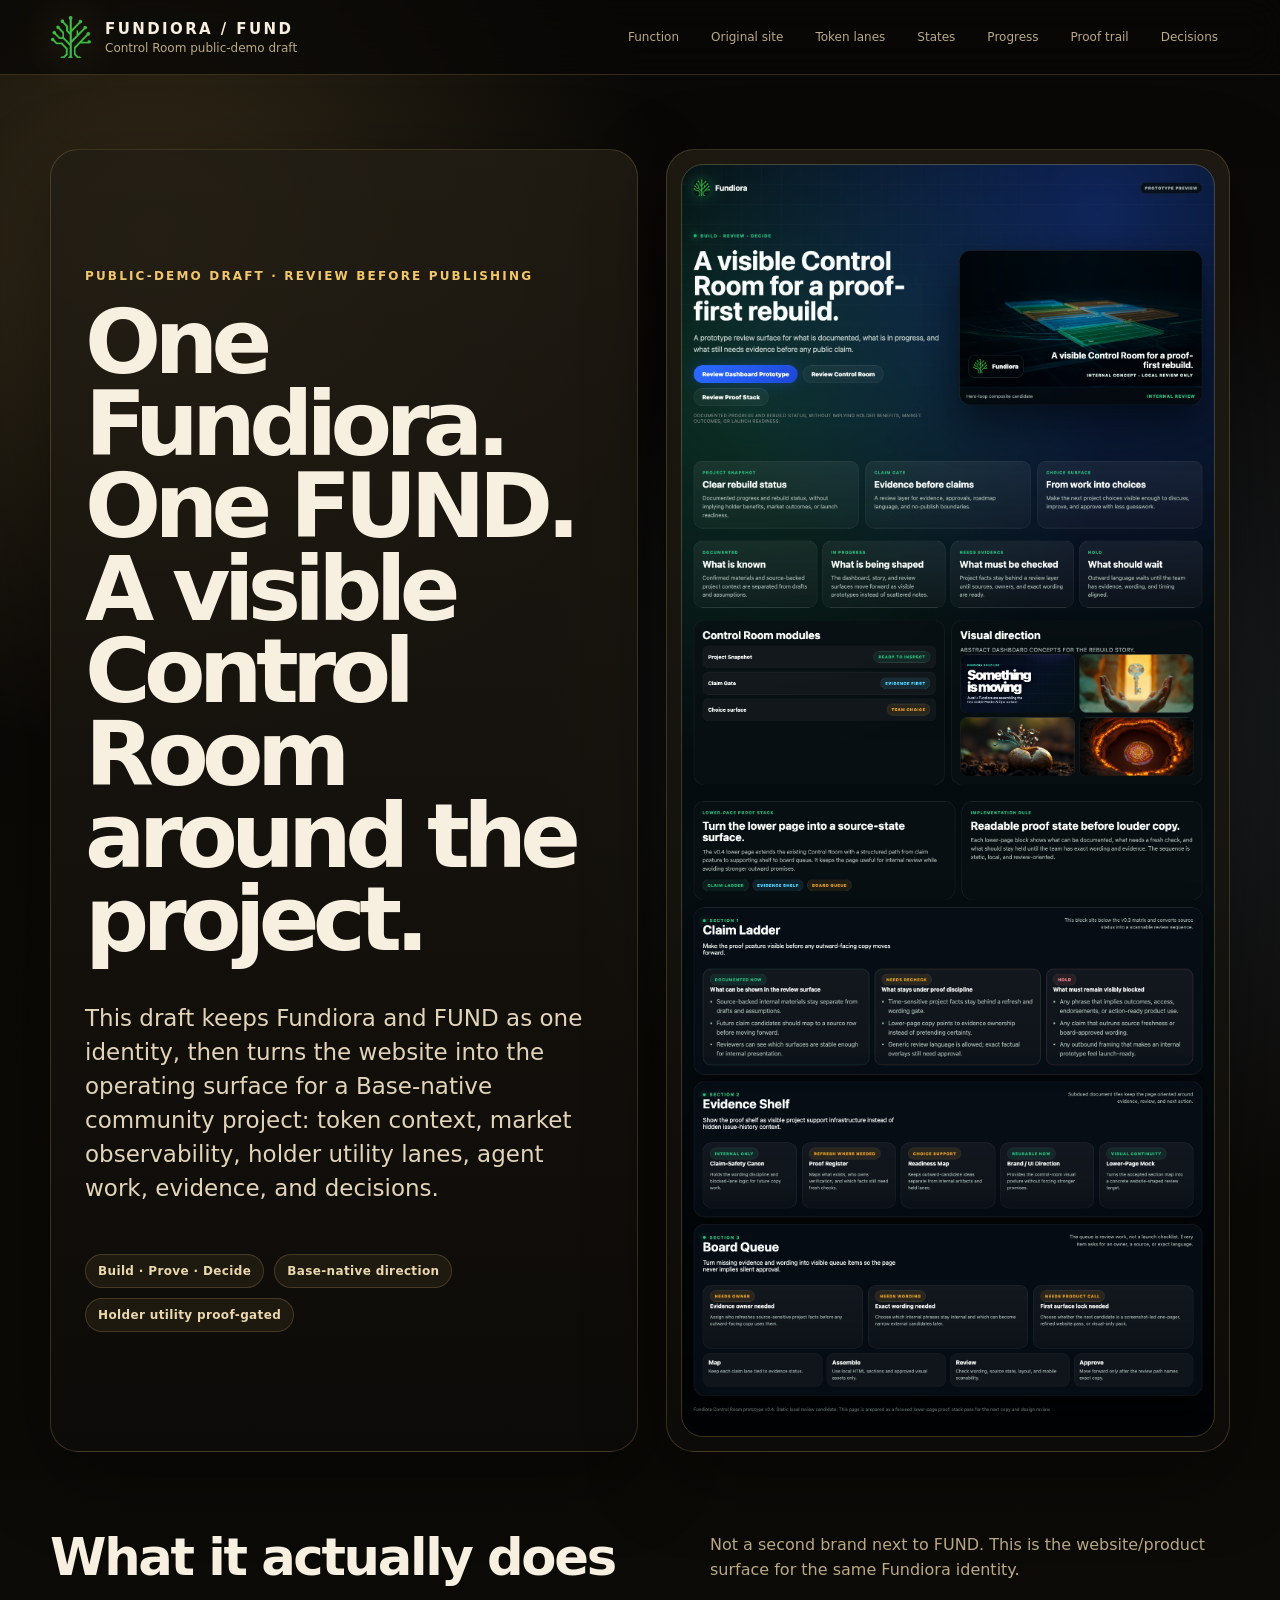
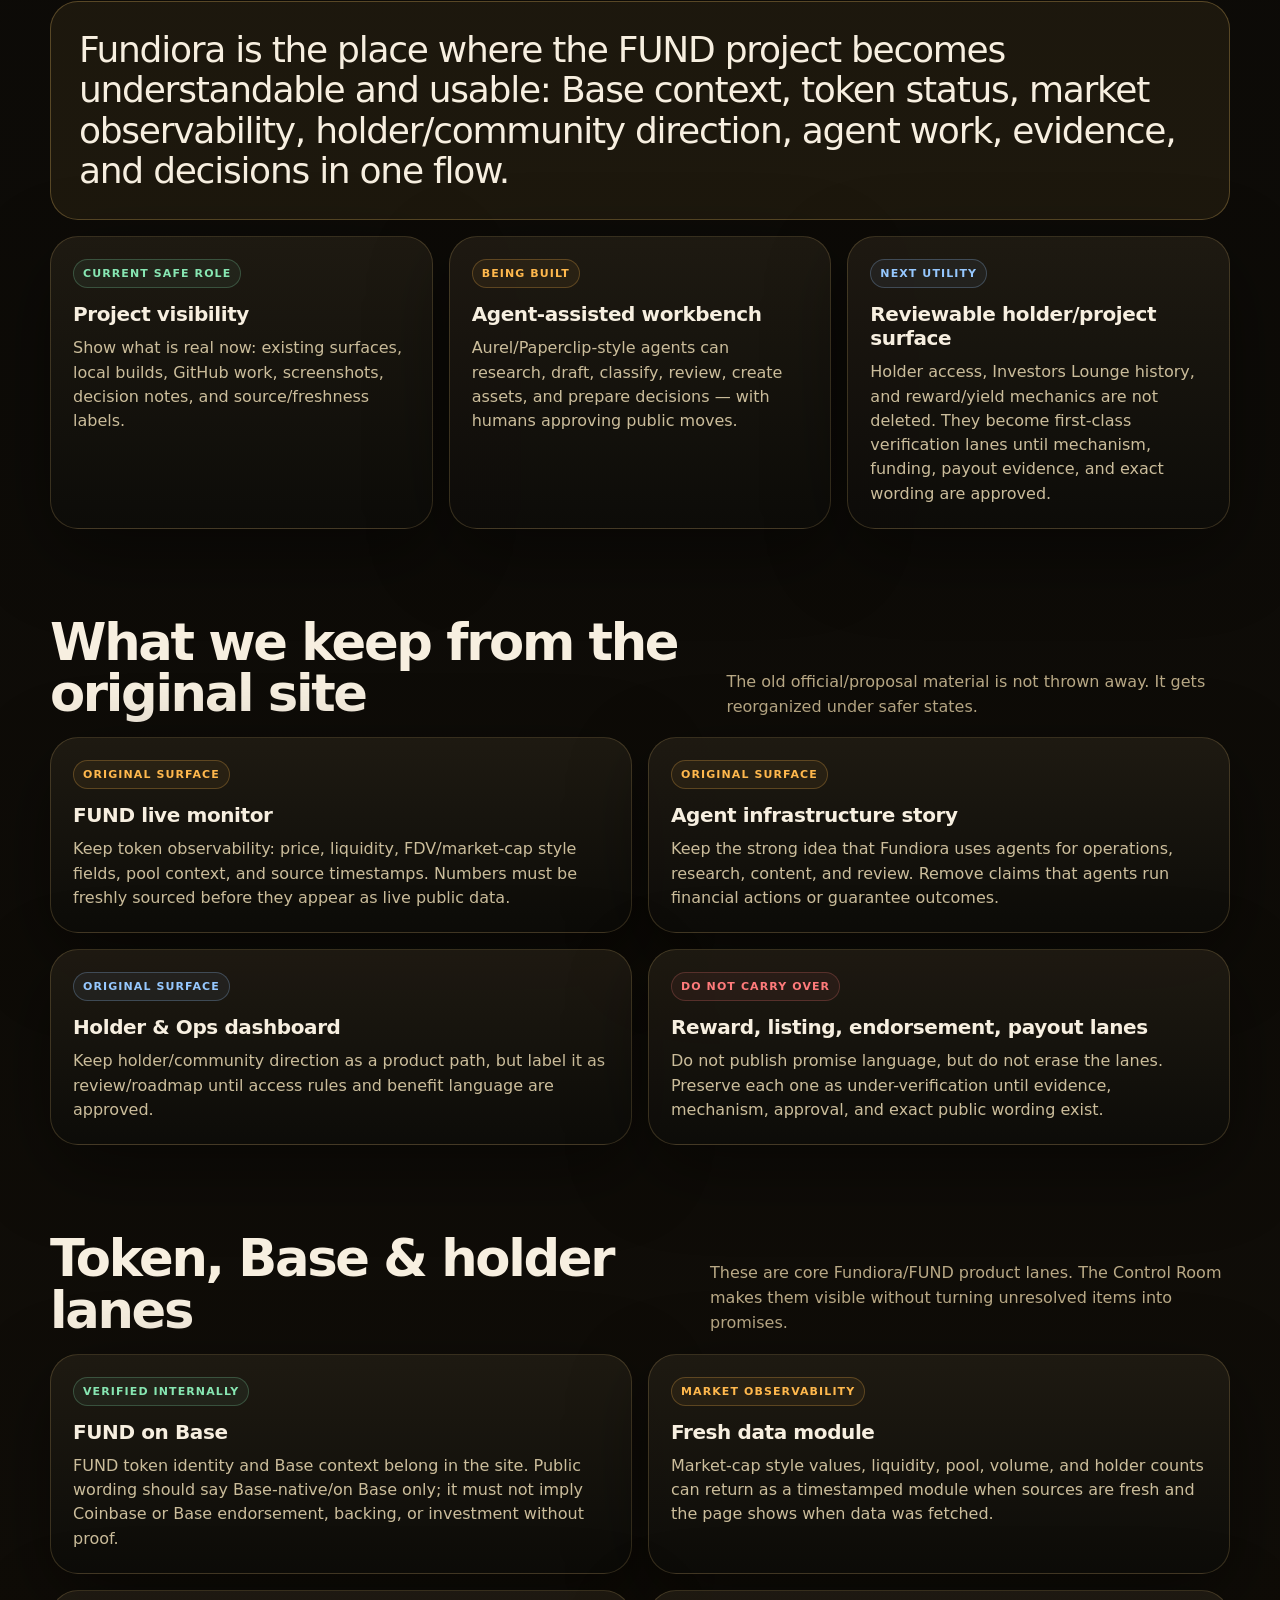
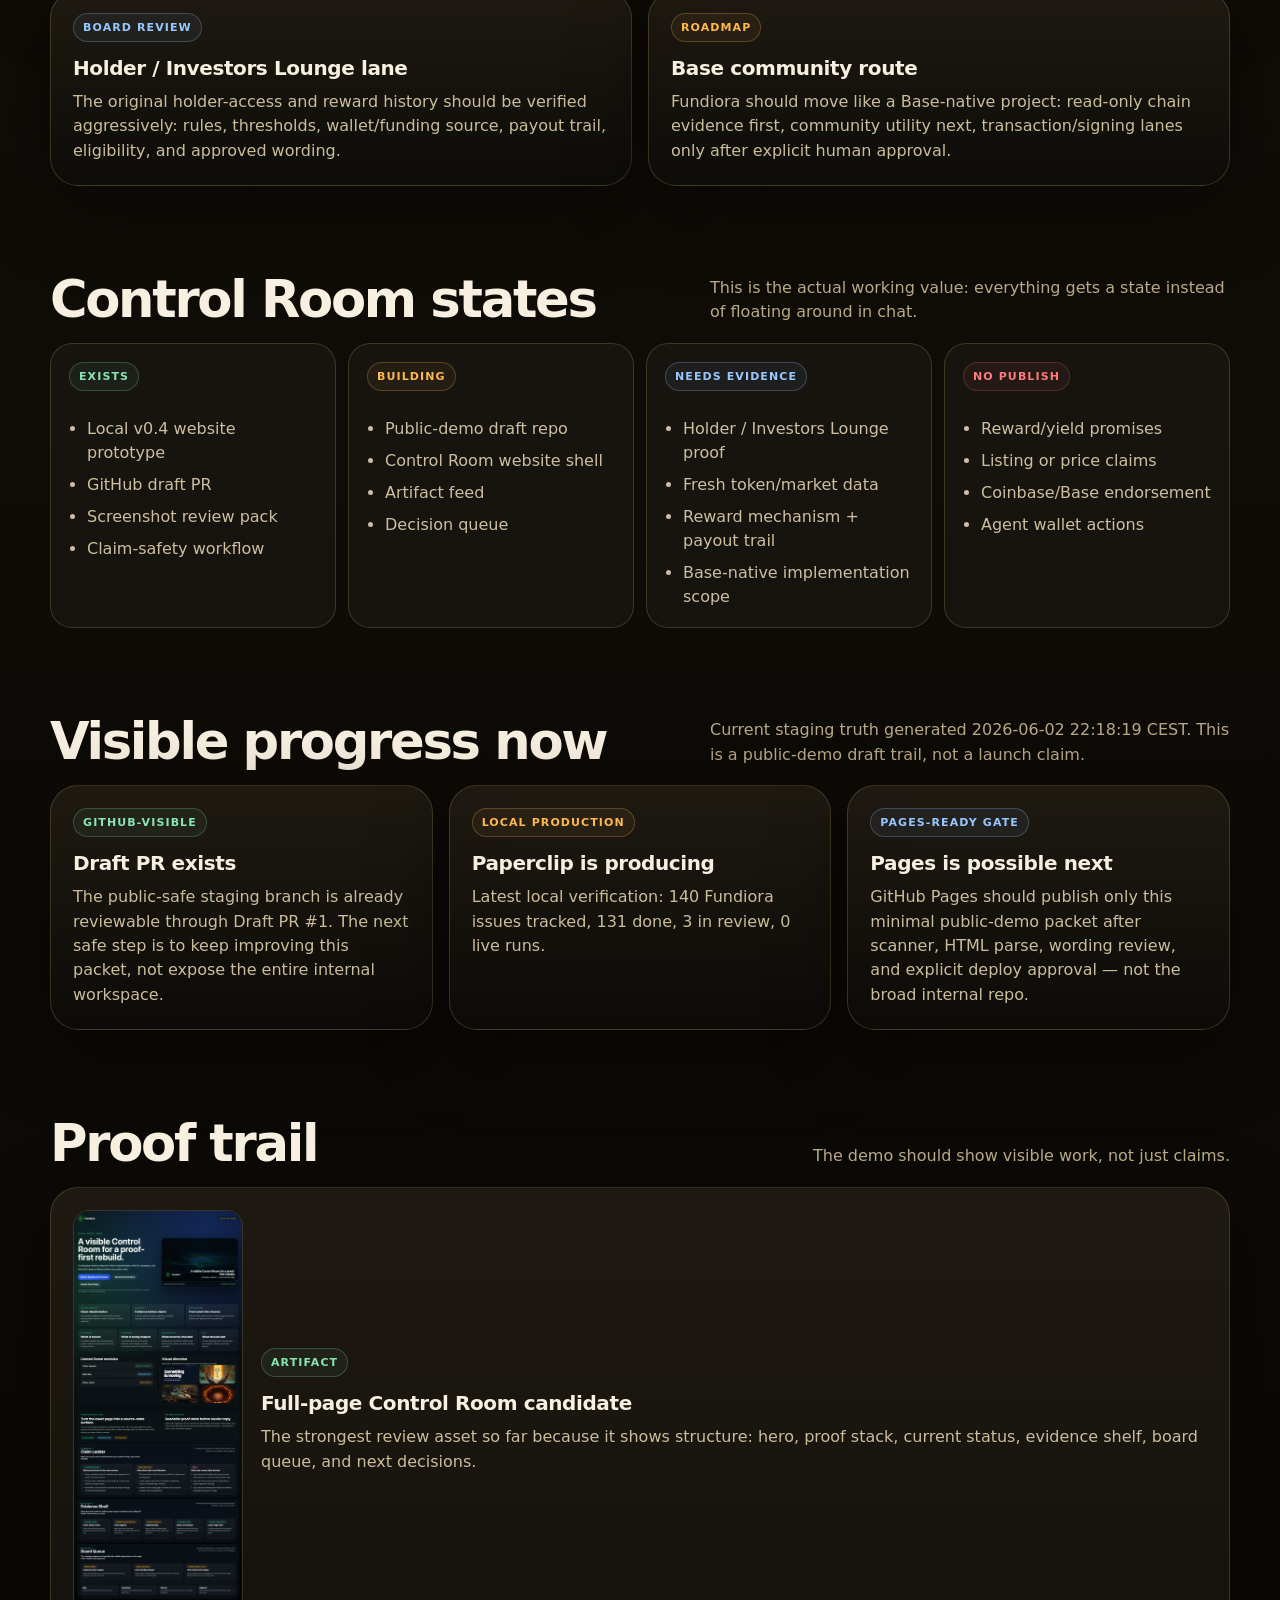
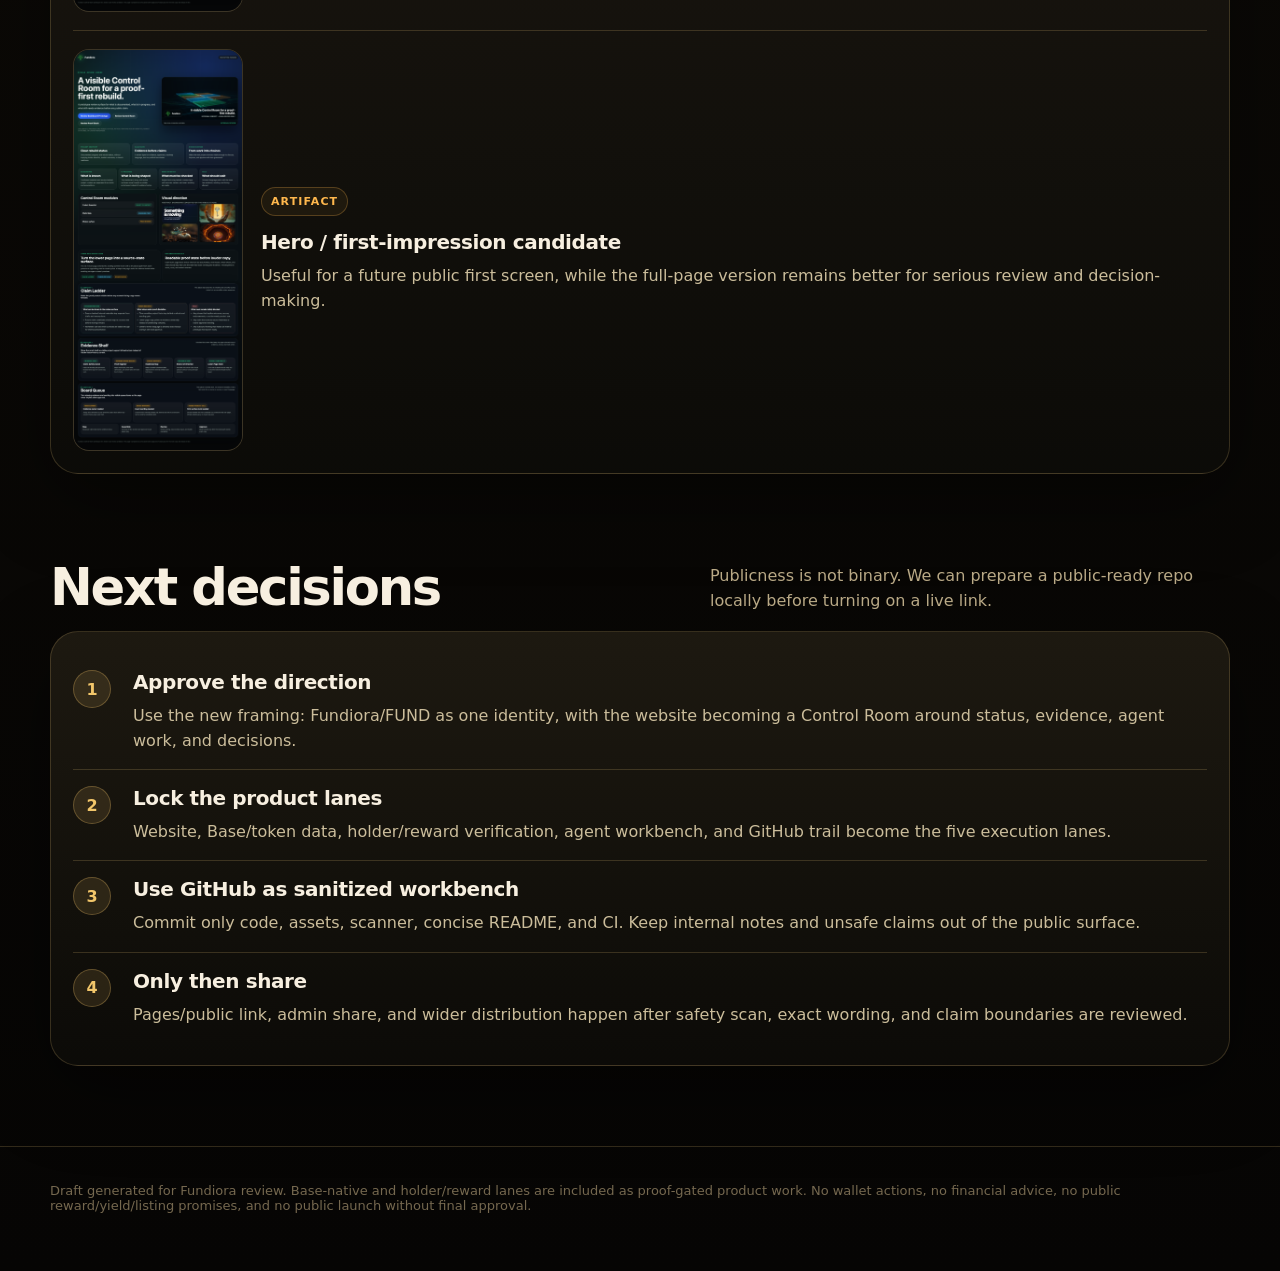
==== commit 590b18a9: "docs: surface current Fundiora progress in public demo" ====
--- a/showcase/fundiora-public-demo/index.html
+++ b/showcase/fundiora-public-demo/index.html
@@ -140,6 +140,7 @@
         <a href="#original">Original site</a>
         <a href="#token">Token lanes</a>
         <a href="#states">States</a>
+        <a href="#today-progress">Progress</a>
         <a href="#proof">Proof trail</a>
         <a href="#decisions">Decisions</a>
       </nav>
@@ -293,6 +294,30 @@
       </div>
     </section>
 
+    <section id="today-progress" class="shell">
+      <div class="section-head">
+        <h2>Visible progress now</h2>
+        <p class="section-note">Current staging truth generated 2026-06-02 22:18:19 CEST. This is a public-demo draft trail, not a launch claim.</p>
+      </div>
+      <div class="grid-3">
+        <article class="panel">
+          <span class="label safe">GitHub-visible</span>
+          <h3>Draft PR exists</h3>
+          <p>The public-safe staging branch is already reviewable through Draft PR #1. The next safe step is to keep improving this packet, not expose the entire internal workspace.</p>
+        </article>
+        <article class="panel">
+          <span class="label build">Local production</span>
+          <h3>Paperclip is producing</h3>
+          <p>Latest local verification: 140 Fundiora issues tracked, 131 done, 3 in review, 0 live runs.</p>
+        </article>
+        <article class="panel">
+          <span class="label review">Pages-ready gate</span>
+          <h3>Pages is possible next</h3>
+          <p>GitHub Pages should publish only this minimal public-demo packet after scanner, HTML parse, wording review, and explicit deploy approval — not the broad internal repo.</p>
+        </article>
+      </div>
+    </section>
+
     <section id="proof" class="shell">
       <div class="section-head">
         <h2>Proof trail</h2>
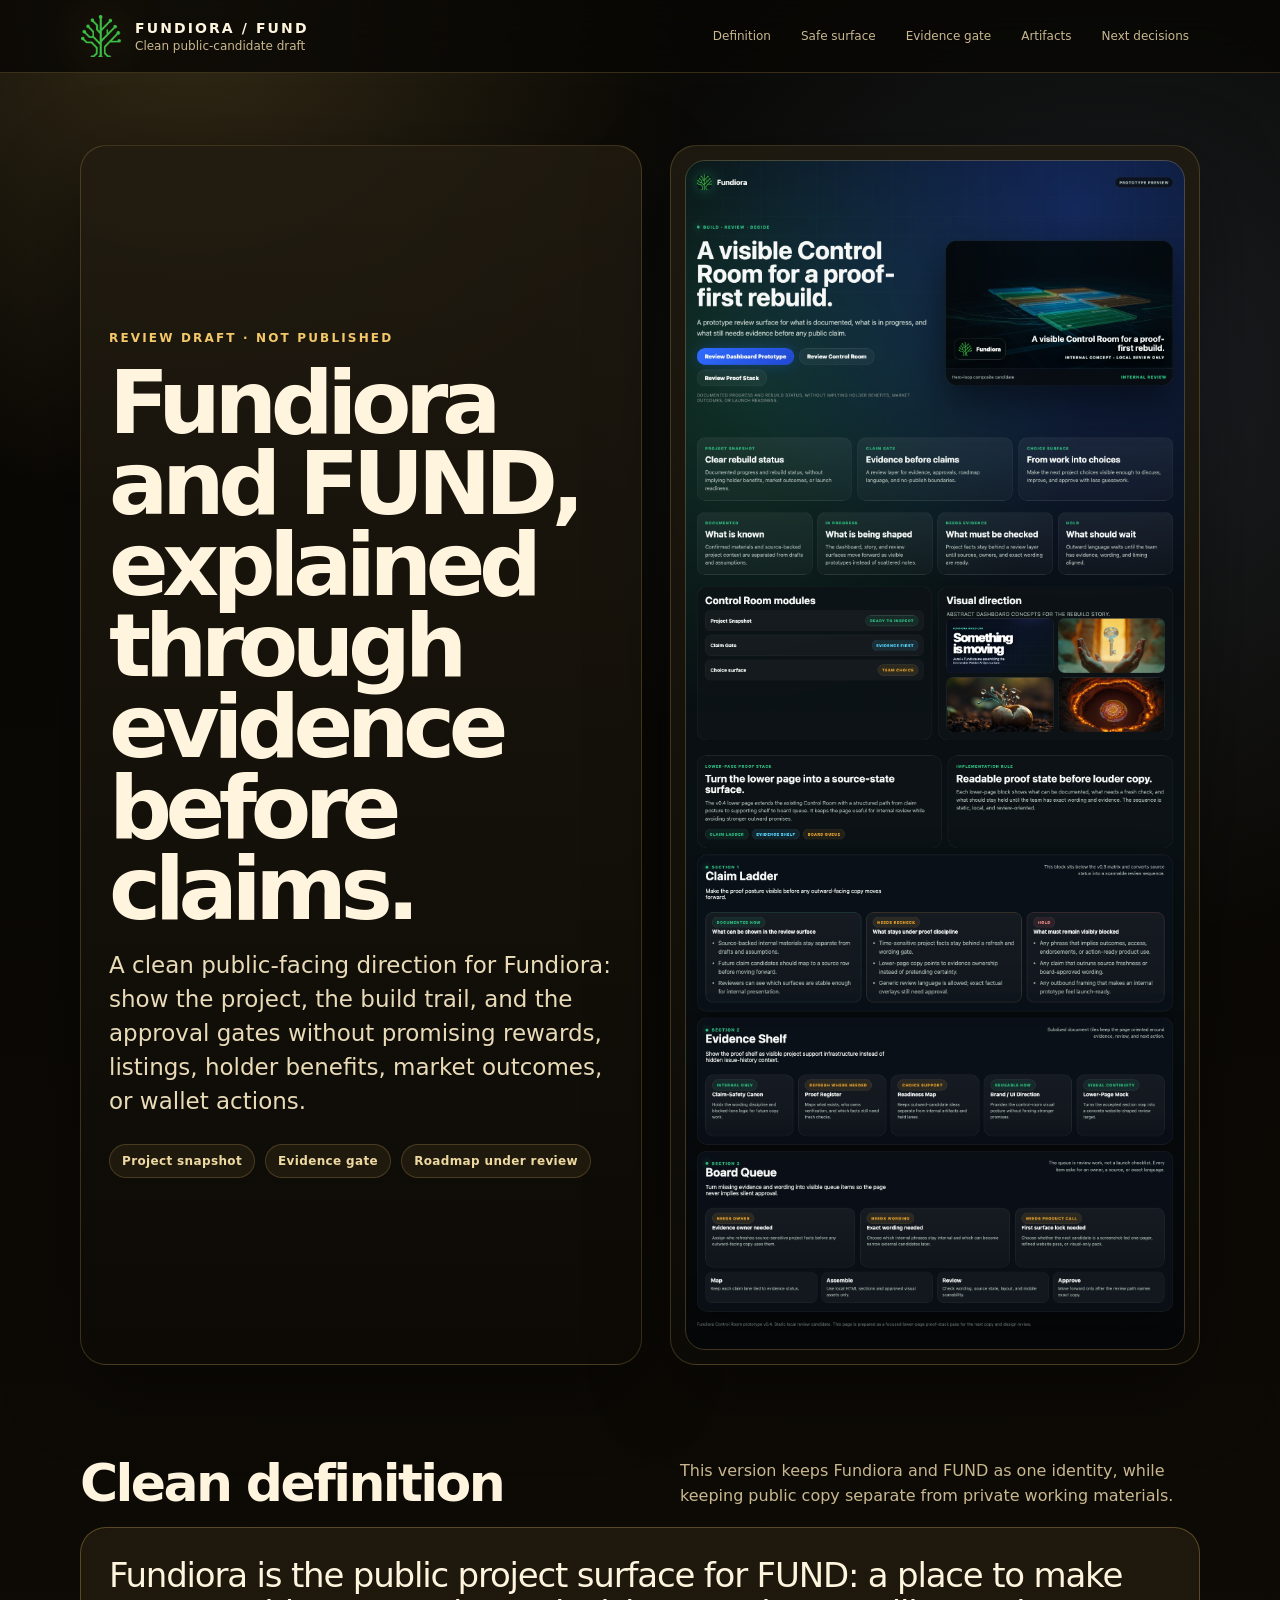
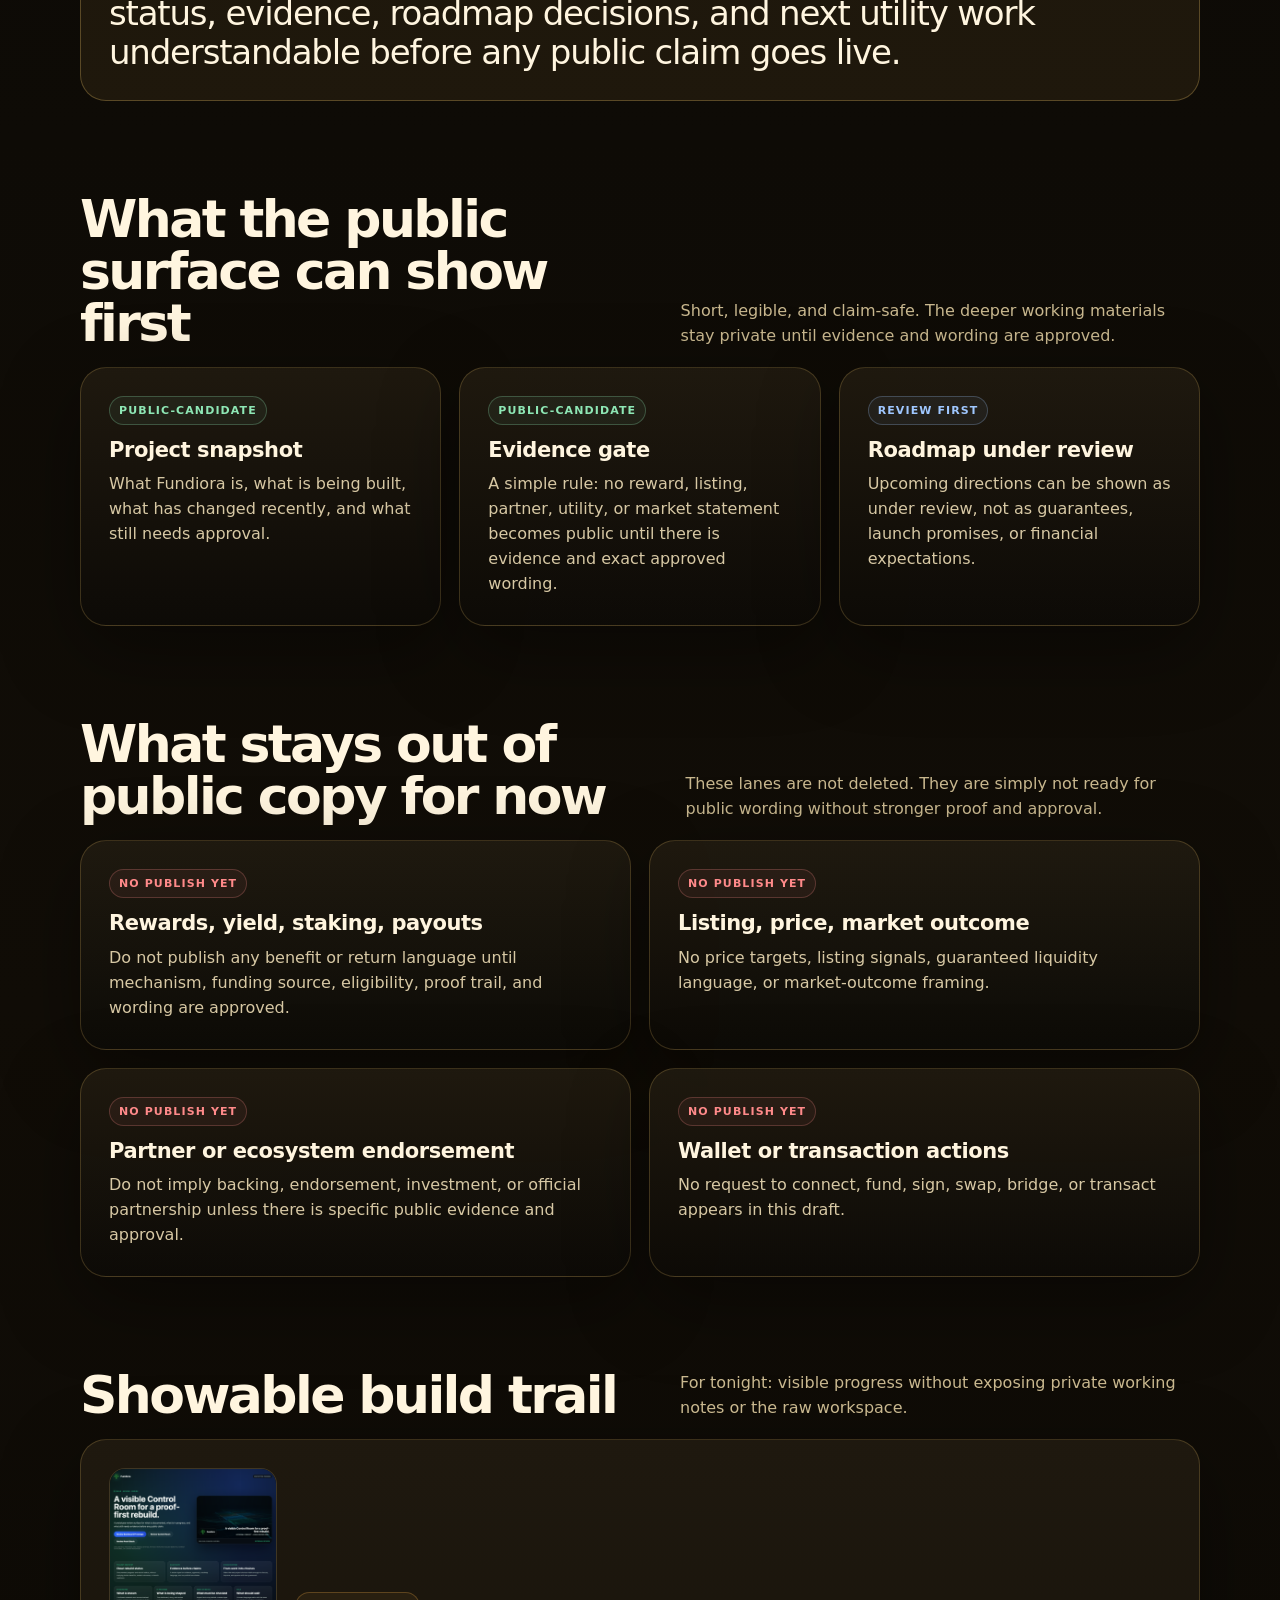
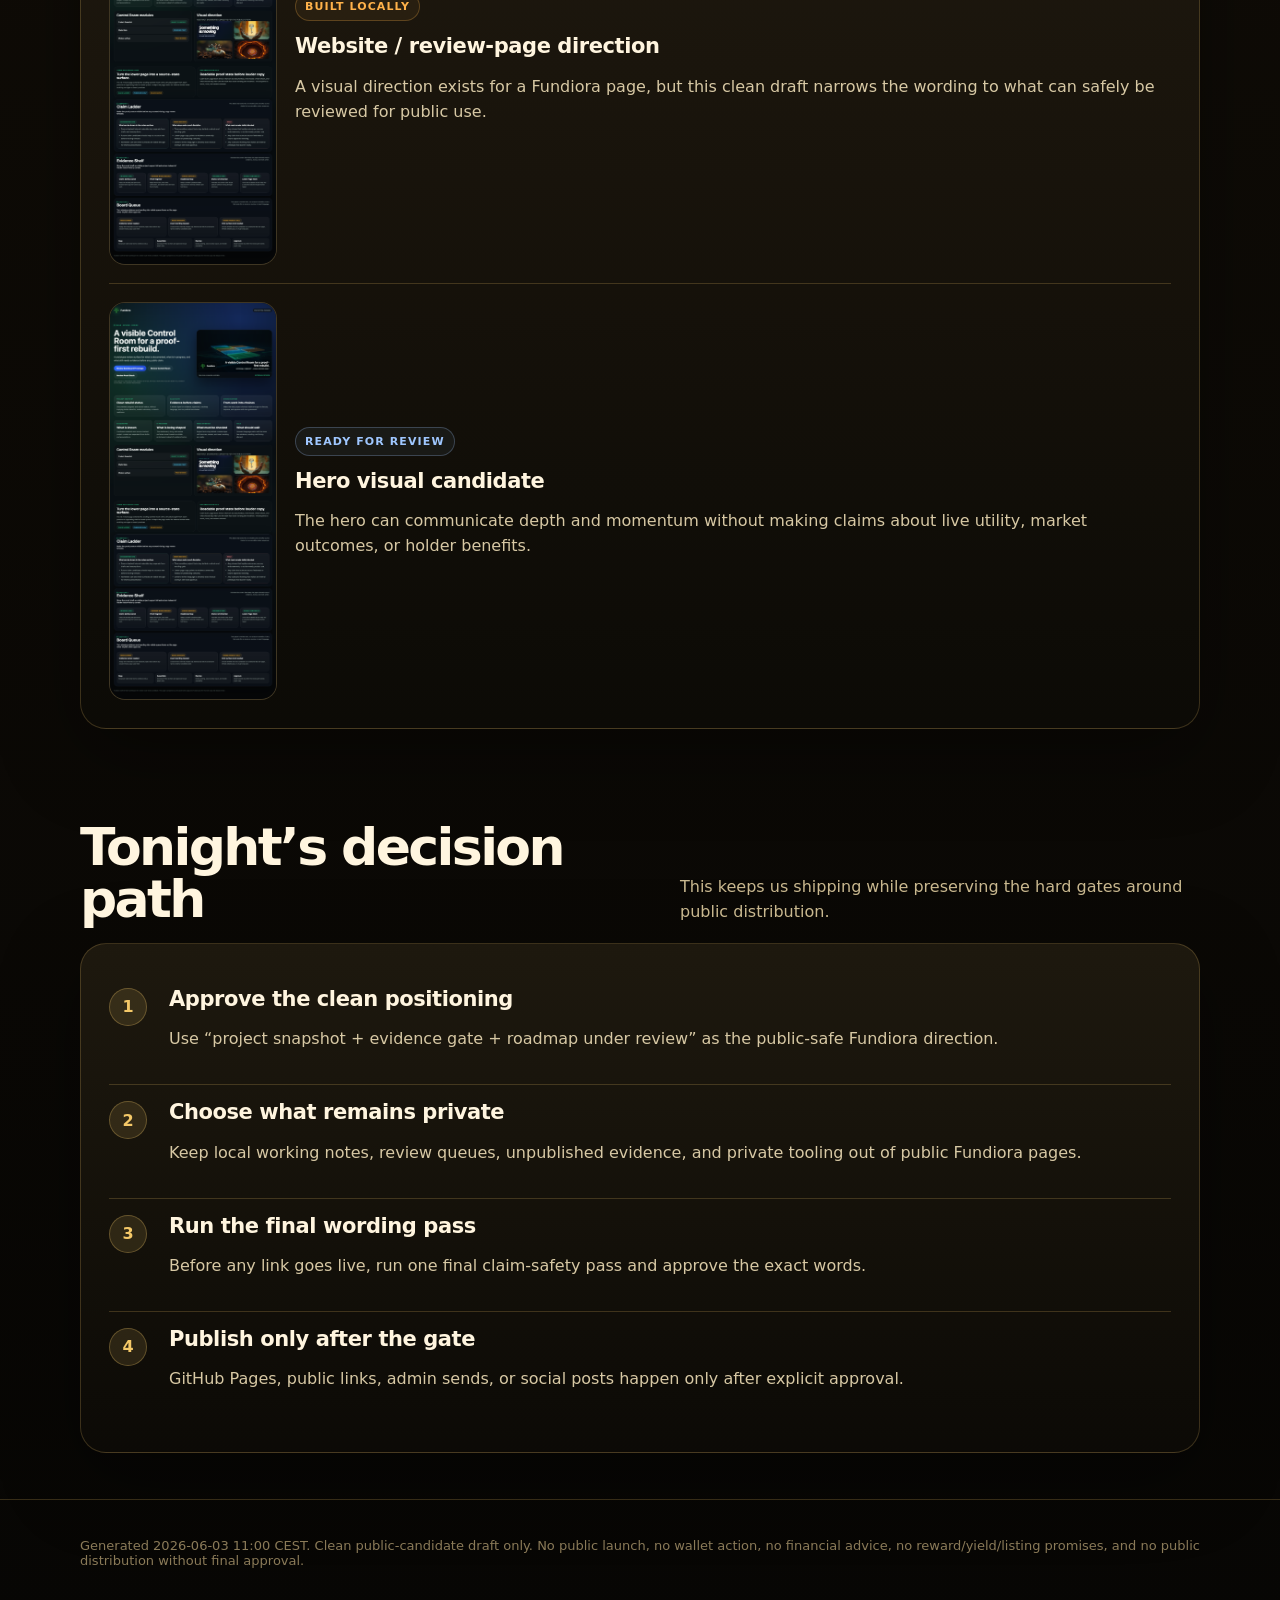
==== commit 1d704508: "docs: clean Fundiora public candidate" ====
--- a/showcase/fundiora-public-demo/index.html
+++ b/showcase/fundiora-public-demo/index.html
@@ -3,362 +3,41 @@
 <head>
   <meta charset="utf-8" />
   <meta name="viewport" content="width=device-width, initial-scale=1" />
-  <title>Fundiora / FUND — Control Room Public Demo Draft</title>
-  <meta name="description" content="A draft public demo surface for Fundiora / FUND: project status, proof gates, build trail, and decision queue." />
+  <title>Fundiora / FUND — Clean Public-Candidate Draft</title>
+  <meta name="description" content="Clean public-candidate draft for Fundiora / FUND: project snapshot, evidence gate, roadmap-under-review, and approval boundaries." />
   <style>
     :root {
       color-scheme: dark;
-      --bg: #090806;
-      --panel: rgba(23, 20, 14, 0.78);
-      --panel-2: rgba(37, 31, 20, 0.72);
-      --ink: #f7efe0;
-      --muted: #b9a986;
-      --soft: #75684f;
-      --line: rgba(225, 190, 114, 0.2);
-      --gold: #f2c66a;
-      --gold-2: #a77d2d;
-      --amber: #ffb84d;
-      --green: #87e6b2;
-      --red: #ff7b7b;
-      --blue: #96c8ff;
-      --shadow: 0 24px 80px rgba(0, 0, 0, 0.42);
-      --radius: 28px;
-      font-family: Inter, ui-sans-serif, system-ui, -apple-system, BlinkMacSystemFont, "SF Pro Display", "Segoe UI", sans-serif;
+      --bg:#080704; --panel:rgba(25,21,14,.82); --ink:#fff5df; --muted:#c9b88f; --soft:#8a7a58;
+      --line:rgba(244,200,104,.20); --gold:#f4c868; --amber:#ffb24a; --green:#8ee7b5; --blue:#9fc7ff; --red:#ff8a8a;
+      --radius:26px; font-family:Inter,ui-sans-serif,system-ui,-apple-system,BlinkMacSystemFont,"Segoe UI",sans-serif;
     }
-
-    * { box-sizing: border-box; }
-    body {
-      margin: 0;
-      background:
-        radial-gradient(circle at 12% 4%, rgba(242, 198, 106, 0.18), transparent 32rem),
-        radial-gradient(circle at 82% 12%, rgba(150, 200, 255, 0.13), transparent 32rem),
-        linear-gradient(180deg, #090806 0%, #100d08 54%, #060504 100%);
-      color: var(--ink);
-    }
-
-    a { color: inherit; }
-    .shell { width: min(1180px, calc(100vw - 34px)); margin: 0 auto; }
-
-    header {
-      position: sticky;
-      top: 0;
-      z-index: 20;
-      backdrop-filter: blur(18px);
-      background: rgba(9, 8, 6, 0.74);
-      border-bottom: 1px solid var(--line);
-    }
-    .nav { min-height: 74px; display: flex; align-items: center; justify-content: space-between; gap: 18px; }
-    .brand { display: flex; align-items: center; gap: 13px; min-width: 0; }
-    .brand img { width: 42px; height: 42px; object-fit: contain; filter: drop-shadow(0 0 22px rgba(242, 198, 106, 0.35)); }
-    .brand strong { display: block; font-size: 15px; letter-spacing: .16em; text-transform: uppercase; }
-    .brand span { display: block; color: var(--muted); font-size: 12px; margin-top: 3px; }
-    nav { display: flex; align-items: center; gap: 8px; flex-wrap: wrap; justify-content: flex-end; }
-    nav a { text-decoration: none; color: var(--muted); font-size: 12px; border: 1px solid transparent; padding: 9px 11px; border-radius: 999px; }
-    nav a:hover { color: var(--ink); border-color: var(--line); background: rgba(242,198,106,.06); }
-
-    .hero { padding: 74px 0 36px; }
-    .hero-grid { display: grid; grid-template-columns: 1.02fr .98fr; gap: 28px; align-items: stretch; }
-    .eyebrow { color: var(--gold); text-transform: uppercase; letter-spacing: .18em; font-size: 12px; font-weight: 800; }
-    h1 { font-size: clamp(44px, 7vw, 92px); line-height: .92; letter-spacing: -.075em; margin: 18px 0 18px; max-width: 830px; }
-    .lead { font-size: clamp(18px, 2vw, 23px); line-height: 1.48; color: #e2d4b8; max-width: 760px; }
-    .hero-card, .panel {
-      background: linear-gradient(180deg, rgba(34, 29, 20, .82), rgba(13, 12, 9, .82));
-      border: 1px solid var(--line);
-      box-shadow: var(--shadow);
-      border-radius: var(--radius);
-    }
-    .hero-copy { padding: 34px; display: flex; flex-direction: column; justify-content: center; }
-    .hero-visual { padding: 14px; overflow: hidden; position: relative; }
-    .hero-visual:after { content: ""; position: absolute; inset: 14px; border: 1px solid rgba(242,198,106,.25); border-radius: 22px; pointer-events: none; }
-    .hero-visual img { width: 100%; height: 100%; min-height: 470px; object-fit: cover; border-radius: 22px; display: block; filter: saturate(1.02) contrast(1.03); }
-    .badge-row { display: flex; gap: 10px; flex-wrap: wrap; margin-top: 26px; }
-    .badge { border: 1px solid var(--line); background: rgba(242,198,106,.07); color: #ead7ad; border-radius: 999px; padding: 9px 12px; font-size: 12px; font-weight: 700; letter-spacing: .03em; }
-
-    section { padding: 44px 0; }
-    .section-head { display: flex; justify-content: space-between; gap: 20px; align-items: flex-end; margin-bottom: 18px; }
-    h2 { font-size: clamp(28px, 4vw, 52px); line-height: 1; letter-spacing: -.045em; margin: 0; }
-    .section-note { color: var(--muted); max-width: 520px; line-height: 1.55; margin: 0; }
-
-    .grid-3 { display: grid; grid-template-columns: repeat(3, 1fr); gap: 16px; }
-    .grid-2 { display: grid; grid-template-columns: repeat(2, 1fr); gap: 16px; }
-    .panel { padding: 22px; }
-    .panel h3 { margin: 0 0 10px; font-size: 20px; letter-spacing: -.02em; }
-    .panel p { margin: 0; color: #cbbd9b; line-height: 1.52; }
-    .label { display: inline-flex; align-items: center; gap: 7px; padding: 7px 9px; border-radius: 999px; font-size: 11px; letter-spacing: .1em; text-transform: uppercase; font-weight: 800; border: 1px solid var(--line); color: var(--gold); margin-bottom: 14px; }
-    .label.safe { color: var(--green); border-color: rgba(135,230,178,.24); background: rgba(135,230,178,.06); }
-    .label.review { color: var(--blue); border-color: rgba(150,200,255,.25); background: rgba(150,200,255,.06); }
-    .label.no { color: var(--red); border-color: rgba(255,123,123,.22); background: rgba(255,123,123,.06); }
-    .label.build { color: var(--amber); border-color: rgba(255,184,77,.25); background: rgba(255,184,77,.06); }
-
-    .statement {
-      margin: 0;
-      padding: 28px;
-      border-radius: var(--radius);
-      border: 1px solid rgba(242,198,106,.28);
-      background: rgba(242,198,106,.07);
-      font-size: clamp(22px, 3vw, 36px);
-      line-height: 1.12;
-      letter-spacing: -.035em;
-    }
-
-    .state-board { display: grid; grid-template-columns: repeat(4, 1fr); gap: 12px; }
-    .state { min-height: 214px; padding: 18px; border-radius: 22px; border: 1px solid var(--line); background: rgba(255,255,255,.035); }
-    .state ul { margin: 12px 0 0; padding-left: 18px; color: #cdbf9f; line-height: 1.5; }
-    .state li + li { margin-top: 8px; }
-
-    .artifact { display: grid; grid-template-columns: 170px 1fr; gap: 18px; align-items: center; }
-    .artifact img { width: 100%; border-radius: 16px; border: 1px solid var(--line); background: #111; }
-    .artifact + .artifact { margin-top: 18px; padding-top: 18px; border-top: 1px solid var(--line); }
-
-    .timeline { counter-reset: step; }
-    .step { display: grid; grid-template-columns: 46px 1fr; gap: 14px; align-items: start; padding: 16px 0; border-bottom: 1px solid var(--line); }
-    .step:last-child { border-bottom: 0; }
-    .num { width: 38px; height: 38px; display: grid; place-items: center; border-radius: 50%; background: rgba(242,198,106,.12); border: 1px solid rgba(242,198,106,.28); color: var(--gold); font-weight: 900; }
-
-    .footer { padding: 36px 0 58px; color: var(--soft); font-size: 13px; border-top: 1px solid var(--line); margin-top: 36px; }
-
-    @media (max-width: 900px) {
-      .hero-grid, .grid-3, .grid-2, .state-board { grid-template-columns: 1fr; }
-      .section-head { display: block; }
-      .section-note { margin-top: 12px; }
-      nav { display: none; }
-      .artifact { grid-template-columns: 1fr; }
-      .hero-copy { padding: 24px; }
-      .hero-visual img { min-height: 320px; }
-    }
+    *{box-sizing:border-box} html{scroll-behavior:smooth}
+    body{margin:0;background:radial-gradient(circle at 15% 0%,rgba(244,200,104,.18),transparent 32rem),radial-gradient(circle at 86% 8%,rgba(159,199,255,.12),transparent 35rem),linear-gradient(180deg,#080704 0%,#110d07 54%,#070604 100%);color:var(--ink)}
+    .shell{width:min(1120px,calc(100vw - 34px));margin:0 auto}
+    header{position:sticky;top:0;z-index:30;border-bottom:1px solid var(--line);background:rgba(8,7,4,.80);backdrop-filter:blur(18px)}
+    .nav{min-height:72px;display:flex;justify-content:space-between;align-items:center;gap:16px}.brand{display:flex;align-items:center;gap:13px;min-width:0}
+    .brand img{width:42px;height:42px;object-fit:contain;filter:drop-shadow(0 0 24px rgba(244,200,104,.35))}.brand strong{display:block;letter-spacing:.15em;text-transform:uppercase;font-size:14px}.brand span{display:block;margin-top:3px;color:var(--muted);font-size:12px}
+    nav{display:flex;gap:8px;flex-wrap:wrap;justify-content:flex-end}nav a{text-decoration:none;color:var(--muted);border:1px solid transparent;padding:8px 10px;border-radius:999px;font-size:12px}nav a:hover{color:var(--ink);border-color:var(--line);background:rgba(244,200,104,.06)}
+    section{padding:46px 0}.hero{padding-top:72px}.grid{display:grid;gap:18px}.hero-grid{grid-template-columns:1.03fr .97fr;align-items:stretch;gap:28px}.grid-3{grid-template-columns:repeat(3,1fr)}.grid-2{grid-template-columns:repeat(2,1fr)}
+    .panel{background:linear-gradient(180deg,rgba(34,28,17,.84),rgba(13,11,7,.84));border:1px solid var(--line);border-radius:var(--radius);box-shadow:0 24px 80px rgba(0,0,0,.38)}.padded{padding:28px}.hero-copy{display:flex;flex-direction:column;justify-content:center}
+    .eyebrow{color:var(--gold);text-transform:uppercase;letter-spacing:.18em;font-size:12px;font-weight:900}h1{font-size:clamp(42px,7vw,88px);line-height:.92;letter-spacing:-.073em;margin:18px 0;max-width:820px}h2{font-size:clamp(28px,4.5vw,52px);line-height:1;letter-spacing:-.05em;margin:0}h3{font-size:21px;line-height:1.12;letter-spacing:-.02em;margin:0 0 10px}p{color:#d7c8a4;line-height:1.56}.lead{font-size:clamp(18px,2vw,23px);line-height:1.48;color:#eadbb8;margin:0}
+    .section-head{display:flex;justify-content:space-between;align-items:flex-end;gap:20px;margin-bottom:18px}.section-note{color:var(--muted);max-width:520px;margin:0}.hero-visual{overflow:hidden;padding:14px;position:relative}.hero-visual img{width:100%;height:100%;min-height:460px;object-fit:cover;border-radius:20px;display:block}.hero-visual:after{content:"";position:absolute;inset:14px;border:1px solid rgba(244,200,104,.24);border-radius:20px;pointer-events:none}
+    .badge-row{display:flex;gap:10px;flex-wrap:wrap;margin-top:26px}.badge{border:1px solid var(--line);border-radius:999px;background:rgba(244,200,104,.07);color:#efd9a2;font-size:12px;font-weight:800;letter-spacing:.03em;padding:9px 12px}.label{display:inline-flex;align-items:center;gap:7px;padding:7px 9px;border-radius:999px;font-size:11px;letter-spacing:.10em;text-transform:uppercase;font-weight:900;border:1px solid var(--line);color:var(--gold);margin-bottom:14px}.safe{color:var(--green);border-color:rgba(142,231,181,.26);background:rgba(142,231,181,.06)}.review{color:var(--blue);border-color:rgba(159,199,255,.25);background:rgba(159,199,255,.06)}.build{color:var(--amber);border-color:rgba(255,178,74,.25);background:rgba(255,178,74,.06)}.no{color:var(--red);border-color:rgba(255,138,138,.24);background:rgba(255,138,138,.06)}
+    .statement{margin:0;padding:28px;border-radius:var(--radius);border:1px solid rgba(244,200,104,.28);background:rgba(244,200,104,.07);font-size:clamp(22px,3vw,34px);line-height:1.14;letter-spacing:-.035em;color:var(--ink)}.card p{margin:0}.list{margin:12px 0 0;padding-left:18px;color:#d2c39e;line-height:1.55}.list li+li{margin-top:8px}.artifact{display:grid;grid-template-columns:168px 1fr;gap:18px;align-items:center}.artifact+.artifact{border-top:1px solid var(--line);margin-top:18px;padding-top:18px}.artifact img{width:100%;border-radius:16px;border:1px solid var(--line);background:#111}.decision{display:grid;grid-template-columns:46px 1fr;gap:14px;align-items:start;padding:16px 0;border-bottom:1px solid var(--line)}.decision:last-child{border-bottom:0}.num{width:38px;height:38px;display:grid;place-items:center;border-radius:50%;color:var(--gold);background:rgba(244,200,104,.12);border:1px solid rgba(244,200,104,.28);font-weight:900}footer{padding:38px 0 60px;border-top:1px solid var(--line);color:var(--soft);font-size:13px}
+    @media(max-width:900px){.hero-grid,.grid-3,.grid-2,.artifact{grid-template-columns:1fr}.section-head{display:block}.section-note{margin-top:12px}nav{display:none}.hero-visual img{min-height:320px}.padded{padding:23px}}
   </style>
 </head>
 <body>
-  <header>
-    <div class="shell nav">
-      <div class="brand">
-        <img src="assets/fundiora-logo.png" alt="Fundiora logo" />
-        <div><strong>Fundiora / FUND</strong><span>Control Room public-demo draft</span></div>
-      </div>
-      <nav aria-label="Page navigation">
-        <a href="#function">Function</a>
-        <a href="#original">Original site</a>
-        <a href="#token">Token lanes</a>
-        <a href="#states">States</a>
-        <a href="#today-progress">Progress</a>
-        <a href="#proof">Proof trail</a>
-        <a href="#decisions">Decisions</a>
-      </nav>
-    </div>
-  </header>
-
+  <header><div class="shell nav"><div class="brand"><img src="assets/fundiora-logo.png" alt="Fundiora logo" /><div><strong>Fundiora / FUND</strong><span>Clean public-candidate draft</span></div></div><nav aria-label="Page navigation"><a href="#definition">Definition</a><a href="#safe-surface">Safe surface</a><a href="#evidence-gate">Evidence gate</a><a href="#artifacts">Artifacts</a><a href="#decisions">Next decisions</a></nav></div></header>
   <main>
-    <section class="hero shell">
-      <div class="hero-grid">
-        <div class="hero-card hero-copy">
-          <div class="eyebrow">Public-demo draft · review before publishing</div>
-          <h1>One Fundiora. One FUND. A visible Control Room around the project.</h1>
-          <p class="lead">This draft keeps Fundiora and FUND as one identity, then turns the website into the operating surface for a Base-native community project: token context, market observability, holder utility lanes, agent work, evidence, and decisions.</p>
-          <div class="badge-row">
-            <span class="badge">Build · Prove · Decide</span>
-            <span class="badge">Base-native direction</span>
-            <span class="badge">Holder utility proof-gated</span>
-          </div>
-        </div>
-        <div class="hero-card hero-visual">
-          <img src="assets/hero-loop-composite-candidate.png" alt="Fundiora hero and control room visual preview" />
-        </div>
-      </div>
-    </section>
-
-    <section id="function" class="shell">
-      <div class="section-head">
-        <h2>What it actually does</h2>
-        <p class="section-note">Not a second brand next to FUND. This is the website/product surface for the same Fundiora identity.</p>
-      </div>
-      <p class="statement">Fundiora is the place where the FUND project becomes understandable and usable: Base context, token status, market observability, holder/community direction, agent work, evidence, and decisions in one flow.</p>
-      <div class="grid-3" style="margin-top:16px">
-        <article class="panel">
-          <span class="label safe">Current safe role</span>
-          <h3>Project visibility</h3>
-          <p>Show what is real now: existing surfaces, local builds, GitHub work, screenshots, decision notes, and source/freshness labels.</p>
-        </article>
-        <article class="panel">
-          <span class="label build">Being built</span>
-          <h3>Agent-assisted workbench</h3>
-          <p>Aurel/Paperclip-style agents can research, draft, classify, review, create assets, and prepare decisions — with humans approving public moves.</p>
-        </article>
-        <article class="panel">
-          <span class="label review">Next utility</span>
-          <h3>Reviewable holder/project surface</h3>
-          <p>Holder access, Investors Lounge history, and reward/yield mechanics are not deleted. They become first-class verification lanes until mechanism, funding, payout evidence, and exact wording are approved.</p>
-        </article>
-      </div>
-    </section>
-
-    <section id="original" class="shell">
-      <div class="section-head">
-        <h2>What we keep from the original site</h2>
-        <p class="section-note">The old official/proposal material is not thrown away. It gets reorganized under safer states.</p>
-      </div>
-      <div class="grid-2">
-        <article class="panel">
-          <span class="label build">Original surface</span>
-          <h3>FUND live monitor</h3>
-          <p>Keep token observability: price, liquidity, FDV/market-cap style fields, pool context, and source timestamps. Numbers must be freshly sourced before they appear as live public data.</p>
-        </article>
-        <article class="panel">
-          <span class="label build">Original surface</span>
-          <h3>Agent infrastructure story</h3>
-          <p>Keep the strong idea that Fundiora uses agents for operations, research, content, and review. Remove claims that agents run financial actions or guarantee outcomes.</p>
-        </article>
-        <article class="panel">
-          <span class="label review">Original surface</span>
-          <h3>Holder & Ops dashboard</h3>
-          <p>Keep holder/community direction as a product path, but label it as review/roadmap until access rules and benefit language are approved.</p>
-        </article>
-        <article class="panel">
-          <span class="label no">Do not carry over</span>
-          <h3>Reward, listing, endorsement, payout lanes</h3>
-          <p>Do not publish promise language, but do not erase the lanes. Preserve each one as under-verification until evidence, mechanism, approval, and exact public wording exist.</p>
-        </article>
-      </div>
-    </section>
-
-    <section id="token" class="shell">
-      <div class="section-head">
-        <h2>Token, Base & holder lanes</h2>
-        <p class="section-note">These are core Fundiora/FUND product lanes. The Control Room makes them visible without turning unresolved items into promises.</p>
-      </div>
-      <div class="grid-2">
-        <article class="panel">
-          <span class="label safe">Verified internally</span>
-          <h3>FUND on Base</h3>
-          <p>FUND token identity and Base context belong in the site. Public wording should say Base-native/on Base only; it must not imply Coinbase or Base endorsement, backing, or investment without proof.</p>
-        </article>
-        <article class="panel">
-          <span class="label build">Market observability</span>
-          <h3>Fresh data module</h3>
-          <p>Market-cap style values, liquidity, pool, volume, and holder counts can return as a timestamped module when sources are fresh and the page shows when data was fetched.</p>
-        </article>
-        <article class="panel">
-          <span class="label review">Board review</span>
-          <h3>Holder / Investors Lounge lane</h3>
-          <p>The original holder-access and reward history should be verified aggressively: rules, thresholds, wallet/funding source, payout trail, eligibility, and approved wording.</p>
-        </article>
-        <article class="panel">
-          <span class="label build">Roadmap</span>
-          <h3>Base community route</h3>
-          <p>Fundiora should move like a Base-native project: read-only chain evidence first, community utility next, transaction/signing lanes only after explicit human approval.</p>
-        </article>
-      </div>
-    </section>
-
-    <section id="states" class="shell">
-      <div class="section-head">
-        <h2>Control Room states</h2>
-        <p class="section-note">This is the actual working value: everything gets a state instead of floating around in chat.</p>
-      </div>
-      <div class="state-board">
-        <div class="state">
-          <span class="label safe">Exists</span>
-          <ul>
-            <li>Local v0.4 website prototype</li>
-            <li>GitHub draft PR</li>
-            <li>Screenshot review pack</li>
-            <li>Claim-safety workflow</li>
-          </ul>
-        </div>
-        <div class="state">
-          <span class="label build">Building</span>
-          <ul>
-            <li>Public-demo draft repo</li>
-            <li>Control Room website shell</li>
-            <li>Artifact feed</li>
-            <li>Decision queue</li>
-          </ul>
-        </div>
-        <div class="state">
-          <span class="label review">Needs evidence</span>
-          <ul>
-            <li>Holder / Investors Lounge proof</li>
-            <li>Fresh token/market data</li>
-            <li>Reward mechanism + payout trail</li>
-            <li>Base-native implementation scope</li>
-          </ul>
-        </div>
-        <div class="state">
-          <span class="label no">No publish</span>
-          <ul>
-            <li>Reward/yield promises</li>
-            <li>Listing or price claims</li>
-            <li>Coinbase/Base endorsement</li>
-            <li>Agent wallet actions</li>
-          </ul>
-        </div>
-      </div>
-    </section>
-
-    <section id="today-progress" class="shell">
-      <div class="section-head">
-        <h2>Visible progress now</h2>
-        <p class="section-note">Current staging truth generated 2026-06-02 22:18:19 CEST. This is a public-demo draft trail, not a launch claim.</p>
-      </div>
-      <div class="grid-3">
-        <article class="panel">
-          <span class="label safe">GitHub-visible</span>
-          <h3>Draft PR exists</h3>
-          <p>The public-safe staging branch is already reviewable through Draft PR #1. The next safe step is to keep improving this packet, not expose the entire internal workspace.</p>
-        </article>
-        <article class="panel">
-          <span class="label build">Local production</span>
-          <h3>Paperclip is producing</h3>
-          <p>Latest local verification: 140 Fundiora issues tracked, 131 done, 3 in review, 0 live runs.</p>
-        </article>
-        <article class="panel">
-          <span class="label review">Pages-ready gate</span>
-          <h3>Pages is possible next</h3>
-          <p>GitHub Pages should publish only this minimal public-demo packet after scanner, HTML parse, wording review, and explicit deploy approval — not the broad internal repo.</p>
-        </article>
-      </div>
-    </section>
-
-    <section id="proof" class="shell">
-      <div class="section-head">
-        <h2>Proof trail</h2>
-        <p class="section-note">The demo should show visible work, not just claims.</p>
-      </div>
-      <div class="panel">
-        <div class="artifact">
-          <img src="assets/full-page-control-room-candidate.png" alt="Full page Control Room candidate screenshot" />
-          <div>
-            <span class="label safe">Artifact</span>
-            <h3>Full-page Control Room candidate</h3>
-            <p>The strongest review asset so far because it shows structure: hero, proof stack, current status, evidence shelf, board queue, and next decisions.</p>
-          </div>
-        </div>
-        <div class="artifact">
-          <img src="assets/hero-loop-composite-candidate.png" alt="Hero loop composite candidate screenshot" />
-          <div>
-            <span class="label build">Artifact</span>
-            <h3>Hero / first-impression candidate</h3>
-            <p>Useful for a future public first screen, while the full-page version remains better for serious review and decision-making.</p>
-          </div>
-        </div>
-      </div>
-    </section>
-
-    <section id="decisions" class="shell">
-      <div class="section-head">
-        <h2>Next decisions</h2>
-        <p class="section-note">Publicness is not binary. We can prepare a public-ready repo locally before turning on a live link.</p>
-      </div>
-      <div class="panel timeline">
-        <div class="step"><div class="num">1</div><div><h3>Approve the direction</h3><p>Use the new framing: Fundiora/FUND as one identity, with the website becoming a Control Room around status, evidence, agent work, and decisions.</p></div></div>
-        <div class="step"><div class="num">2</div><div><h3>Lock the product lanes</h3><p>Website, Base/token data, holder/reward verification, agent workbench, and GitHub trail become the five execution lanes.</p></div></div>
-        <div class="step"><div class="num">3</div><div><h3>Use GitHub as sanitized workbench</h3><p>Commit only code, assets, scanner, concise README, and CI. Keep internal notes and unsafe claims out of the public surface.</p></div></div>
-        <div class="step"><div class="num">4</div><div><h3>Only then share</h3><p>Pages/public link, admin share, and wider distribution happen after safety scan, exact wording, and claim boundaries are reviewed.</p></div></div>
-      </div>
-    </section>
+    <section class="hero shell"><div class="grid hero-grid"><div class="panel padded hero-copy"><div class="eyebrow">Review draft · not published</div><h1>Fundiora and FUND, explained through evidence before claims.</h1><p class="lead">A clean public-facing direction for Fundiora: show the project, the build trail, and the approval gates without promising rewards, listings, holder benefits, market outcomes, or wallet actions.</p><div class="badge-row"><span class="badge">Project snapshot</span><span class="badge">Evidence gate</span><span class="badge">Roadmap under review</span></div></div><div class="panel hero-visual"><img src="assets/hero-loop-composite-candidate.png" alt="Abstract Fundiora interface preview" /></div></div></section>
+    <section id="definition" class="shell"><div class="section-head"><h2>Clean definition</h2><p class="section-note">This version keeps Fundiora and FUND as one identity, while keeping public copy separate from private working materials.</p></div><p class="statement">Fundiora is the public project surface for FUND: a place to make status, evidence, roadmap decisions, and next utility work understandable before any public claim goes live.</p></section>
+    <section id="safe-surface" class="shell"><div class="section-head"><h2>What the public surface can show first</h2><p class="section-note">Short, legible, and claim-safe. The deeper working materials stay private until evidence and wording are approved.</p></div><div class="grid grid-3"><article class="panel padded card"><span class="label safe">Public-candidate</span><h3>Project snapshot</h3><p>What Fundiora is, what is being built, what has changed recently, and what still needs approval.</p></article><article class="panel padded card"><span class="label safe">Public-candidate</span><h3>Evidence gate</h3><p>A simple rule: no reward, listing, partner, utility, or market statement becomes public until there is evidence and exact approved wording.</p></article><article class="panel padded card"><span class="label review">Review first</span><h3>Roadmap under review</h3><p>Upcoming directions can be shown as under review, not as guarantees, launch promises, or financial expectations.</p></article></div></section>
+    <section id="evidence-gate" class="shell"><div class="section-head"><h2>What stays out of public copy for now</h2><p class="section-note">These lanes are not deleted. They are simply not ready for public wording without stronger proof and approval.</p></div><div class="grid grid-2"><article class="panel padded card"><span class="label no">No publish yet</span><h3>Rewards, yield, staking, payouts</h3><p>Do not publish any benefit or return language until mechanism, funding source, eligibility, proof trail, and wording are approved.</p></article><article class="panel padded card"><span class="label no">No publish yet</span><h3>Listing, price, market outcome</h3><p>No price targets, listing signals, guaranteed liquidity language, or market-outcome framing.</p></article><article class="panel padded card"><span class="label no">No publish yet</span><h3>Partner or ecosystem endorsement</h3><p>Do not imply backing, endorsement, investment, or official partnership unless there is specific public evidence and approval.</p></article><article class="panel padded card"><span class="label no">No publish yet</span><h3>Wallet or transaction actions</h3><p>No request to connect, fund, sign, swap, bridge, or transact appears in this draft.</p></article></div></section>
+    <section id="artifacts" class="shell"><div class="section-head"><h2>Showable build trail</h2><p class="section-note">For tonight: visible progress without exposing private working notes or the raw workspace.</p></div><div class="panel padded"><div class="artifact"><img src="assets/full-page-review-candidate.png" alt="Sanitized Fundiora review page preview" /><div><span class="label build">Built locally</span><h3>Website / review-page direction</h3><p>A visual direction exists for a Fundiora page, but this clean draft narrows the wording to what can safely be reviewed for public use.</p></div></div><div class="artifact"><img src="assets/hero-loop-composite-candidate.png" alt="Fundiora hero visual crop" /><div><span class="label review">Ready for review</span><h3>Hero visual candidate</h3><p>The hero can communicate depth and momentum without making claims about live utility, market outcomes, or holder benefits.</p></div></div></div></section>
+    <section id="decisions" class="shell"><div class="section-head"><h2>Tonight’s decision path</h2><p class="section-note">This keeps us shipping while preserving the hard gates around public distribution.</p></div><div class="panel padded"><div class="decision"><div class="num">1</div><div><h3>Approve the clean positioning</h3><p>Use “project snapshot + evidence gate + roadmap under review” as the public-safe Fundiora direction.</p></div></div><div class="decision"><div class="num">2</div><div><h3>Choose what remains private</h3><p>Keep local working notes, review queues, unpublished evidence, and private tooling out of public Fundiora pages.</p></div></div><div class="decision"><div class="num">3</div><div><h3>Run the final wording pass</h3><p>Before any link goes live, run one final claim-safety pass and approve the exact words.</p></div></div><div class="decision"><div class="num">4</div><div><h3>Publish only after the gate</h3><p>GitHub Pages, public links, admin sends, or social posts happen only after explicit approval.</p></div></div></div></section>
   </main>
-
-  <footer class="footer">
-    <div class="shell">Draft generated for Fundiora review. Base-native and holder/reward lanes are included as proof-gated product work. No wallet actions, no financial advice, no public reward/yield/listing promises, and no public launch without final approval.</div>
-  </footer>
+  <footer><div class="shell">Generated 2026-06-03 11:00 CEST. Clean public-candidate draft only. No public launch, no wallet action, no financial advice, no reward/yield/listing promises, and no public distribution without final approval.</div></footer>
 </body>
 </html>
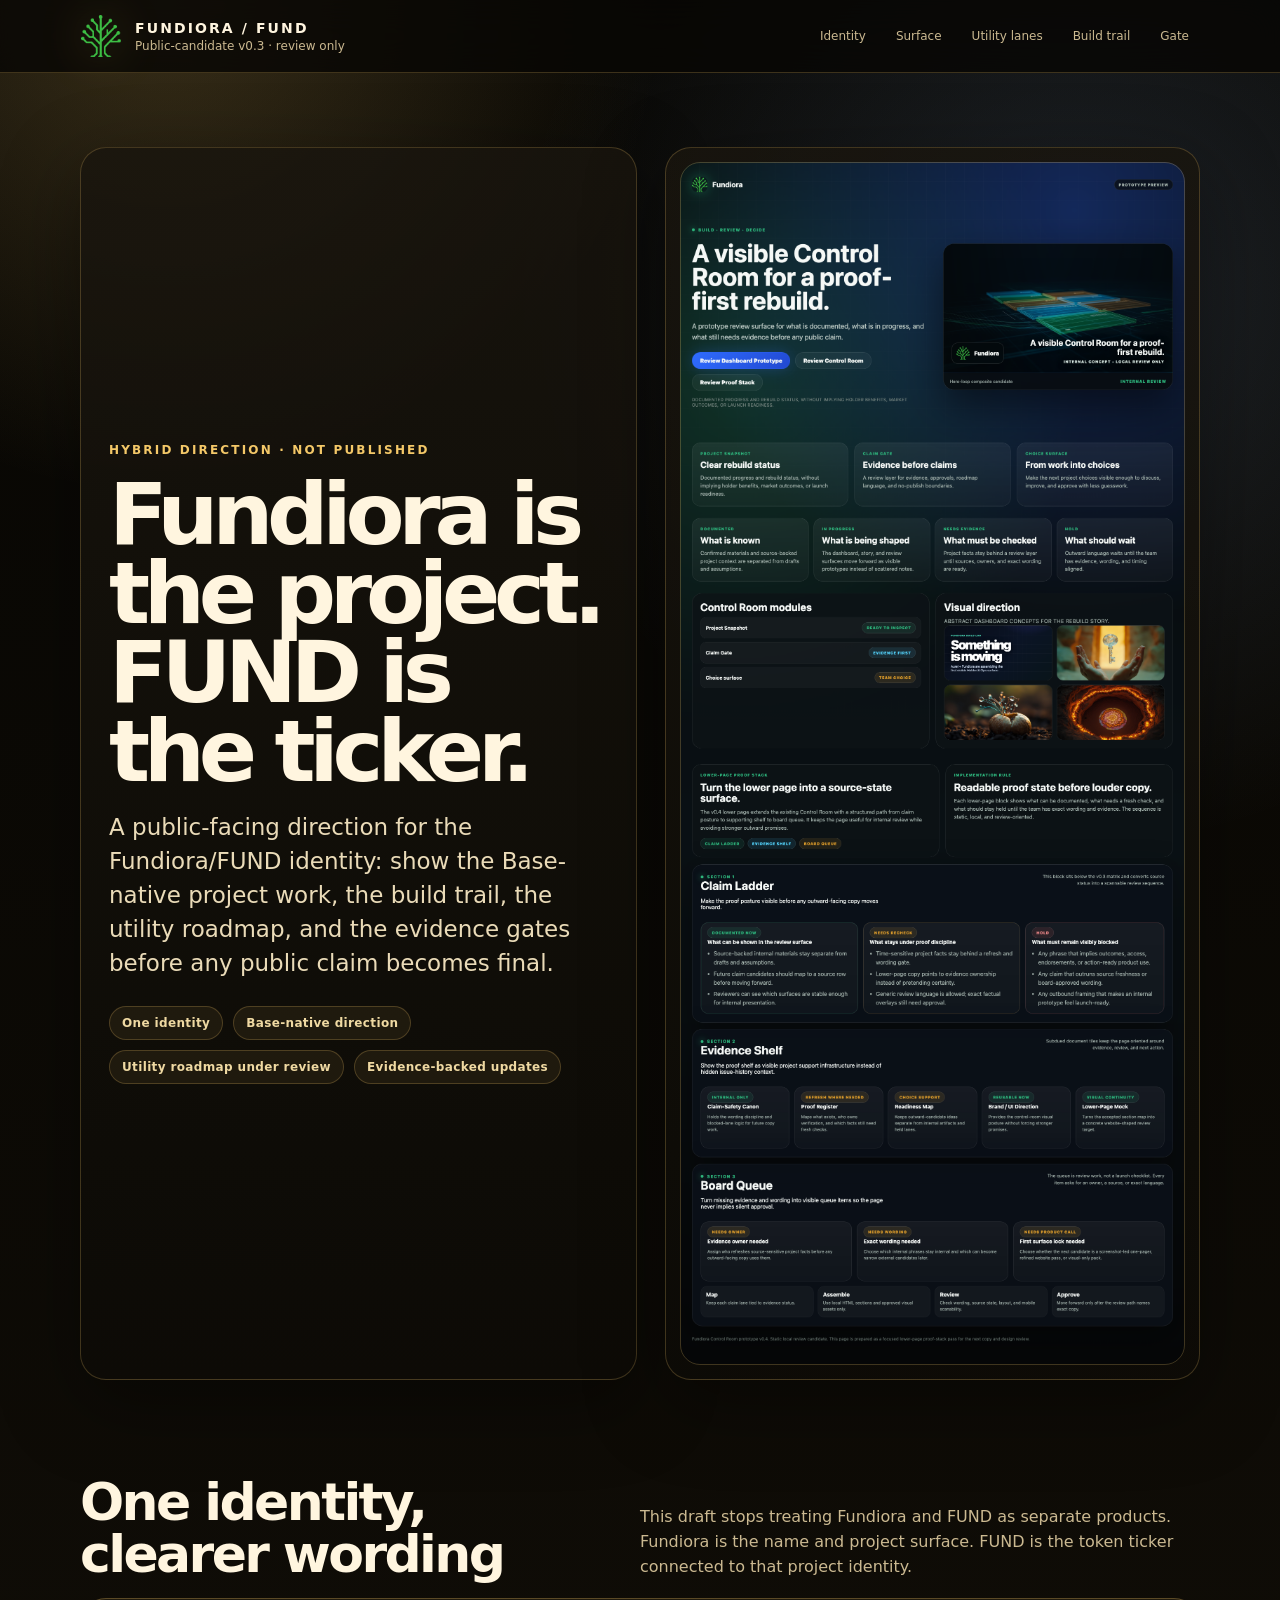
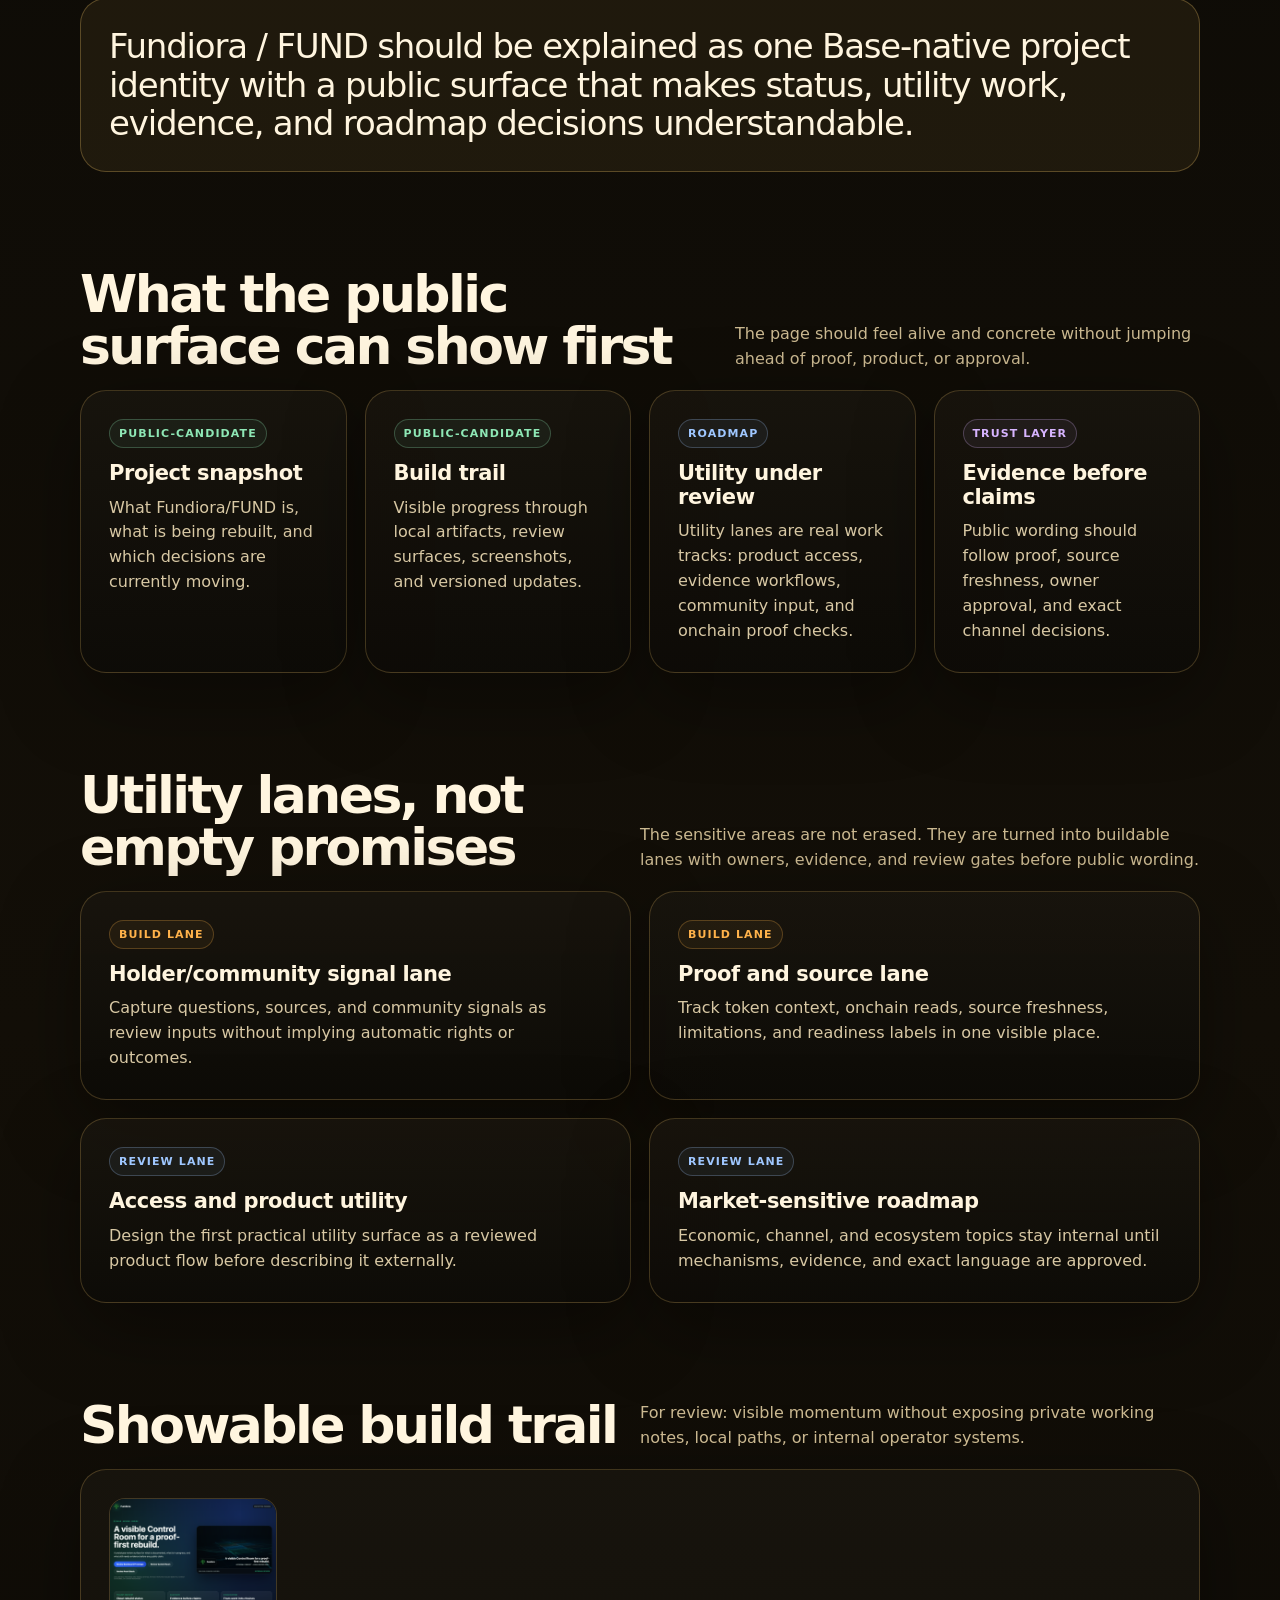
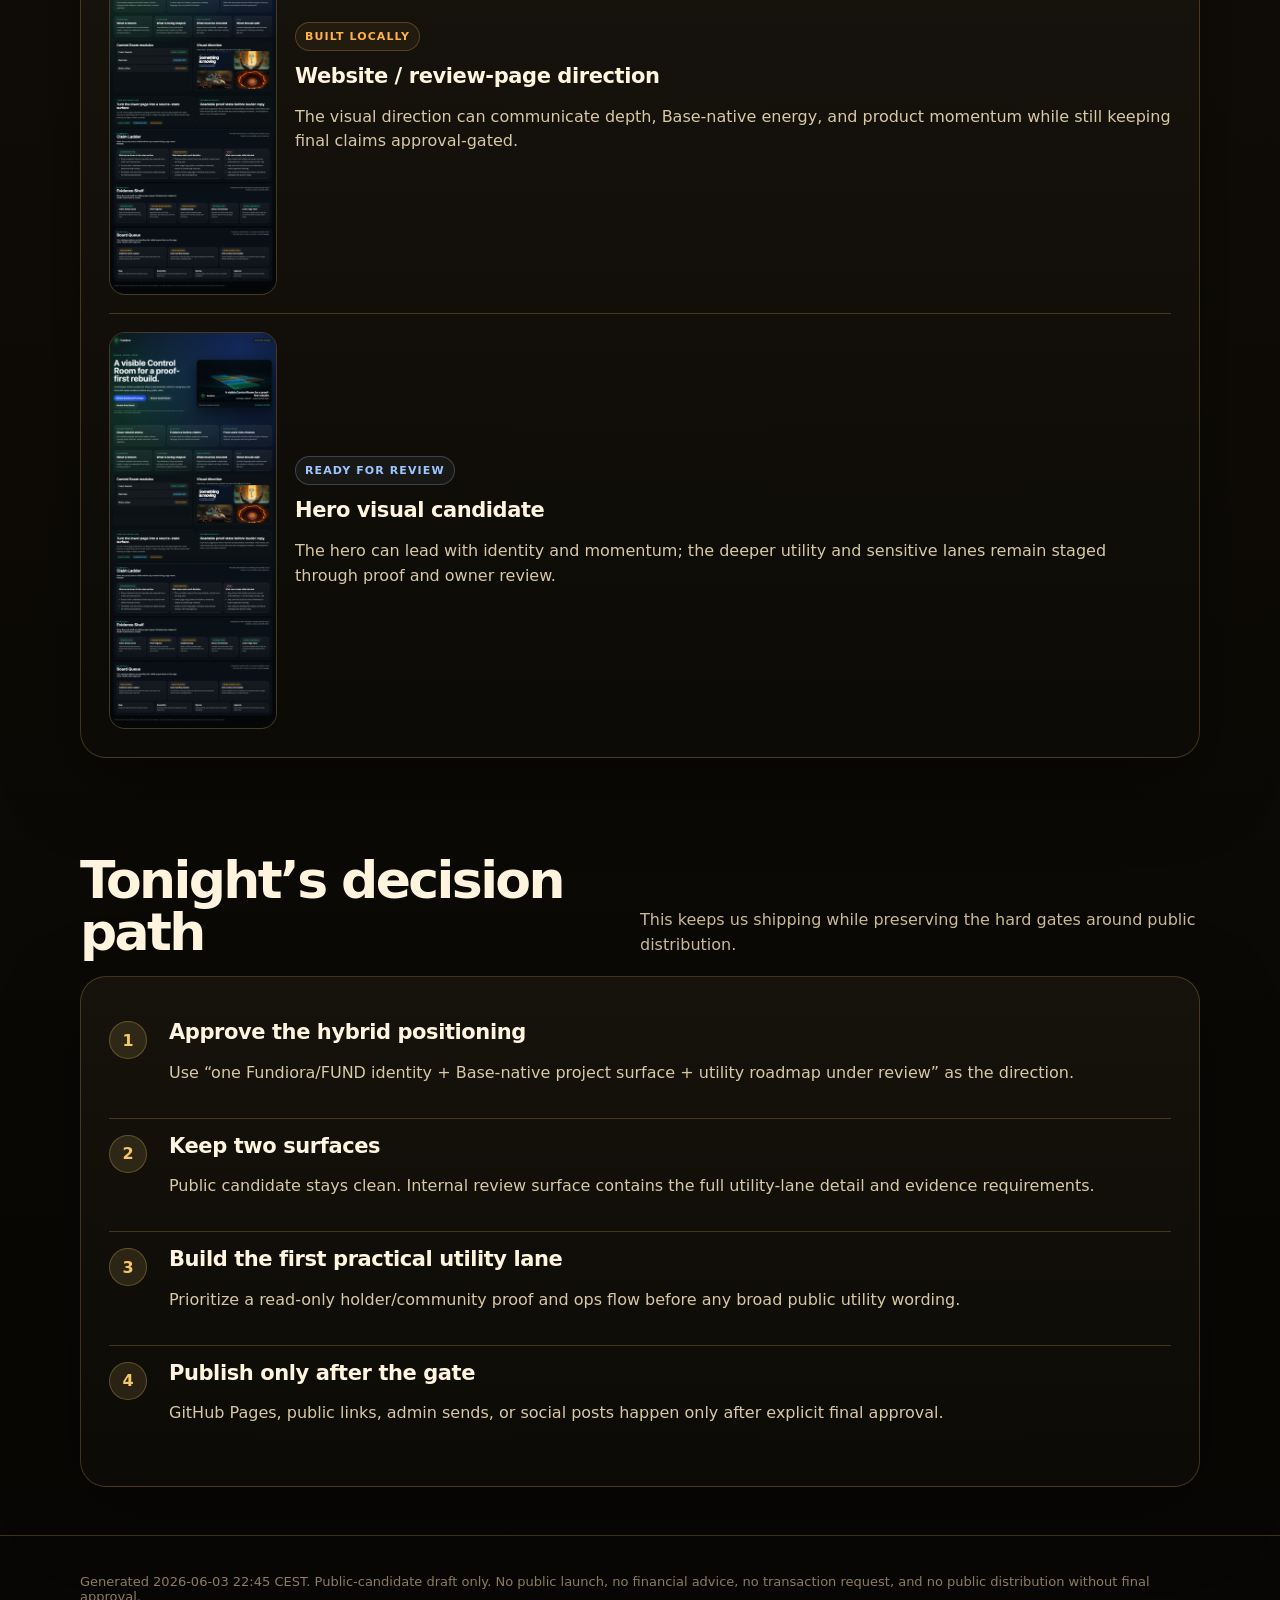
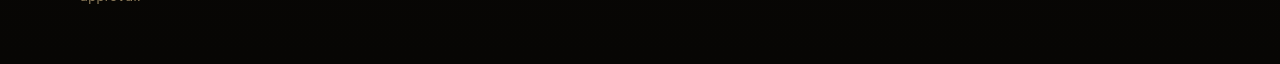
==== commit 3be2aa98: "docs: update Fundiora hybrid public candidate v0.3" ====
--- a/showcase/fundiora-public-demo/index.html
+++ b/showcase/fundiora-public-demo/index.html
@@ -3,41 +3,22 @@
 <head>
   <meta charset="utf-8" />
   <meta name="viewport" content="width=device-width, initial-scale=1" />
-  <title>Fundiora / FUND — Clean Public-Candidate Draft</title>
-  <meta name="description" content="Clean public-candidate draft for Fundiora / FUND: project snapshot, evidence gate, roadmap-under-review, and approval boundaries." />
+  <title>Fundiora / FUND — Public Candidate v0.3</title>
+  <meta name="description" content="Public-candidate direction for Fundiora / FUND: one identity, Base-native project surface, evidence-backed roadmap, and utility lanes under review." />
   <style>
-    :root {
-      color-scheme: dark;
-      --bg:#080704; --panel:rgba(25,21,14,.82); --ink:#fff5df; --muted:#c9b88f; --soft:#8a7a58;
-      --line:rgba(244,200,104,.20); --gold:#f4c868; --amber:#ffb24a; --green:#8ee7b5; --blue:#9fc7ff; --red:#ff8a8a;
-      --radius:26px; font-family:Inter,ui-sans-serif,system-ui,-apple-system,BlinkMacSystemFont,"Segoe UI",sans-serif;
-    }
-    *{box-sizing:border-box} html{scroll-behavior:smooth}
-    body{margin:0;background:radial-gradient(circle at 15% 0%,rgba(244,200,104,.18),transparent 32rem),radial-gradient(circle at 86% 8%,rgba(159,199,255,.12),transparent 35rem),linear-gradient(180deg,#080704 0%,#110d07 54%,#070604 100%);color:var(--ink)}
-    .shell{width:min(1120px,calc(100vw - 34px));margin:0 auto}
-    header{position:sticky;top:0;z-index:30;border-bottom:1px solid var(--line);background:rgba(8,7,4,.80);backdrop-filter:blur(18px)}
-    .nav{min-height:72px;display:flex;justify-content:space-between;align-items:center;gap:16px}.brand{display:flex;align-items:center;gap:13px;min-width:0}
-    .brand img{width:42px;height:42px;object-fit:contain;filter:drop-shadow(0 0 24px rgba(244,200,104,.35))}.brand strong{display:block;letter-spacing:.15em;text-transform:uppercase;font-size:14px}.brand span{display:block;margin-top:3px;color:var(--muted);font-size:12px}
-    nav{display:flex;gap:8px;flex-wrap:wrap;justify-content:flex-end}nav a{text-decoration:none;color:var(--muted);border:1px solid transparent;padding:8px 10px;border-radius:999px;font-size:12px}nav a:hover{color:var(--ink);border-color:var(--line);background:rgba(244,200,104,.06)}
-    section{padding:46px 0}.hero{padding-top:72px}.grid{display:grid;gap:18px}.hero-grid{grid-template-columns:1.03fr .97fr;align-items:stretch;gap:28px}.grid-3{grid-template-columns:repeat(3,1fr)}.grid-2{grid-template-columns:repeat(2,1fr)}
-    .panel{background:linear-gradient(180deg,rgba(34,28,17,.84),rgba(13,11,7,.84));border:1px solid var(--line);border-radius:var(--radius);box-shadow:0 24px 80px rgba(0,0,0,.38)}.padded{padding:28px}.hero-copy{display:flex;flex-direction:column;justify-content:center}
-    .eyebrow{color:var(--gold);text-transform:uppercase;letter-spacing:.18em;font-size:12px;font-weight:900}h1{font-size:clamp(42px,7vw,88px);line-height:.92;letter-spacing:-.073em;margin:18px 0;max-width:820px}h2{font-size:clamp(28px,4.5vw,52px);line-height:1;letter-spacing:-.05em;margin:0}h3{font-size:21px;line-height:1.12;letter-spacing:-.02em;margin:0 0 10px}p{color:#d7c8a4;line-height:1.56}.lead{font-size:clamp(18px,2vw,23px);line-height:1.48;color:#eadbb8;margin:0}
-    .section-head{display:flex;justify-content:space-between;align-items:flex-end;gap:20px;margin-bottom:18px}.section-note{color:var(--muted);max-width:520px;margin:0}.hero-visual{overflow:hidden;padding:14px;position:relative}.hero-visual img{width:100%;height:100%;min-height:460px;object-fit:cover;border-radius:20px;display:block}.hero-visual:after{content:"";position:absolute;inset:14px;border:1px solid rgba(244,200,104,.24);border-radius:20px;pointer-events:none}
-    .badge-row{display:flex;gap:10px;flex-wrap:wrap;margin-top:26px}.badge{border:1px solid var(--line);border-radius:999px;background:rgba(244,200,104,.07);color:#efd9a2;font-size:12px;font-weight:800;letter-spacing:.03em;padding:9px 12px}.label{display:inline-flex;align-items:center;gap:7px;padding:7px 9px;border-radius:999px;font-size:11px;letter-spacing:.10em;text-transform:uppercase;font-weight:900;border:1px solid var(--line);color:var(--gold);margin-bottom:14px}.safe{color:var(--green);border-color:rgba(142,231,181,.26);background:rgba(142,231,181,.06)}.review{color:var(--blue);border-color:rgba(159,199,255,.25);background:rgba(159,199,255,.06)}.build{color:var(--amber);border-color:rgba(255,178,74,.25);background:rgba(255,178,74,.06)}.no{color:var(--red);border-color:rgba(255,138,138,.24);background:rgba(255,138,138,.06)}
-    .statement{margin:0;padding:28px;border-radius:var(--radius);border:1px solid rgba(244,200,104,.28);background:rgba(244,200,104,.07);font-size:clamp(22px,3vw,34px);line-height:1.14;letter-spacing:-.035em;color:var(--ink)}.card p{margin:0}.list{margin:12px 0 0;padding-left:18px;color:#d2c39e;line-height:1.55}.list li+li{margin-top:8px}.artifact{display:grid;grid-template-columns:168px 1fr;gap:18px;align-items:center}.artifact+.artifact{border-top:1px solid var(--line);margin-top:18px;padding-top:18px}.artifact img{width:100%;border-radius:16px;border:1px solid var(--line);background:#111}.decision{display:grid;grid-template-columns:46px 1fr;gap:14px;align-items:start;padding:16px 0;border-bottom:1px solid var(--line)}.decision:last-child{border-bottom:0}.num{width:38px;height:38px;display:grid;place-items:center;border-radius:50%;color:var(--gold);background:rgba(244,200,104,.12);border:1px solid rgba(244,200,104,.28);font-weight:900}footer{padding:38px 0 60px;border-top:1px solid var(--line);color:var(--soft);font-size:13px}
-    @media(max-width:900px){.hero-grid,.grid-3,.grid-2,.artifact{grid-template-columns:1fr}.section-head{display:block}.section-note{margin-top:12px}nav{display:none}.hero-visual img{min-height:320px}.padded{padding:23px}}
+    :root{color-scheme:dark;--bg:#080704;--panel:rgba(25,21,14,.84);--ink:#fff5df;--muted:#cbb991;--soft:#8d7c5b;--line:rgba(244,200,104,.22);--gold:#f4c868;--amber:#ffb24a;--green:#8ee7b5;--blue:#9fc7ff;--violet:#d7b4ff;--radius:26px;font-family:Inter,ui-sans-serif,system-ui,-apple-system,BlinkMacSystemFont,"Segoe UI",sans-serif}*{box-sizing:border-box}html{scroll-behavior:smooth}body{margin:0;background:radial-gradient(circle at 13% 0%,rgba(244,200,104,.20),transparent 31rem),radial-gradient(circle at 84% 6%,rgba(159,199,255,.14),transparent 35rem),linear-gradient(180deg,#080704 0%,#130f08 54%,#070604 100%);color:var(--ink)}.shell{width:min(1120px,calc(100vw - 34px));margin:0 auto}header{position:sticky;top:0;z-index:30;border-bottom:1px solid var(--line);background:rgba(8,7,4,.82);backdrop-filter:blur(18px)}.nav{min-height:72px;display:flex;justify-content:space-between;align-items:center;gap:16px}.brand{display:flex;align-items:center;gap:13px}.brand img{width:42px;height:42px;object-fit:contain;filter:drop-shadow(0 0 24px rgba(244,200,104,.36))}.brand strong{display:block;letter-spacing:.15em;text-transform:uppercase;font-size:14px}.brand span{display:block;margin-top:3px;color:var(--muted);font-size:12px}nav{display:flex;gap:8px;flex-wrap:wrap;justify-content:flex-end}nav a{text-decoration:none;color:var(--muted);border:1px solid transparent;padding:8px 10px;border-radius:999px;font-size:12px}nav a:hover{color:var(--ink);border-color:var(--line);background:rgba(244,200,104,.07)}section{padding:48px 0}.hero{padding-top:74px}.grid{display:grid;gap:18px}.hero-grid{grid-template-columns:1.02fr .98fr;align-items:stretch;gap:28px}.grid-4{grid-template-columns:repeat(4,1fr)}.grid-2{grid-template-columns:repeat(2,1fr)}.panel{background:linear-gradient(180deg,var(--panel),rgba(13,11,7,.86));border:1px solid var(--line);border-radius:var(--radius);box-shadow:0 24px 80px rgba(0,0,0,.38)}.padded{padding:28px}.hero-copy{display:flex;flex-direction:column;justify-content:center}.eyebrow{color:var(--gold);text-transform:uppercase;letter-spacing:.18em;font-size:12px;font-weight:900}h1{font-size:clamp(42px,7vw,86px);line-height:.92;letter-spacing:-.073em;margin:18px 0;max-width:860px}h2{font-size:clamp(28px,4.5vw,52px);line-height:1;letter-spacing:-.05em;margin:0}h3{font-size:21px;line-height:1.12;letter-spacing:-.02em;margin:0 0 10px}p{color:#d8c8a4;line-height:1.56}.lead{font-size:clamp(18px,2vw,23px);line-height:1.48;color:#eadbb8;margin:0}.section-head{display:flex;justify-content:space-between;align-items:flex-end;gap:20px;margin-bottom:18px}.section-note{color:var(--muted);max-width:560px;margin:0}.hero-visual{overflow:hidden;padding:14px;position:relative}.hero-visual img{width:100%;height:100%;min-height:470px;object-fit:cover;border-radius:20px;display:block}.hero-visual:after{content:"";position:absolute;inset:14px;border:1px solid rgba(244,200,104,.24);border-radius:20px;pointer-events:none}.badge-row{display:flex;gap:10px;flex-wrap:wrap;margin-top:26px}.badge{border:1px solid var(--line);border-radius:999px;background:rgba(244,200,104,.07);color:#efd9a2;font-size:12px;font-weight:800;letter-spacing:.03em;padding:9px 12px}.label{display:inline-flex;align-items:center;gap:7px;padding:7px 9px;border-radius:999px;font-size:11px;letter-spacing:.10em;text-transform:uppercase;font-weight:900;border:1px solid var(--line);color:var(--gold);margin-bottom:14px}.safe{color:var(--green);border-color:rgba(142,231,181,.26);background:rgba(142,231,181,.06)}.review{color:var(--blue);border-color:rgba(159,199,255,.25);background:rgba(159,199,255,.06)}.build{color:var(--amber);border-color:rgba(255,178,74,.25);background:rgba(255,178,74,.06)}.violet{color:var(--violet);border-color:rgba(215,180,255,.25);background:rgba(215,180,255,.06)}.statement{margin:0;padding:28px;border-radius:var(--radius);border:1px solid rgba(244,200,104,.28);background:rgba(244,200,104,.07);font-size:clamp(22px,3vw,34px);line-height:1.14;letter-spacing:-.035em;color:var(--ink)}.card p{margin:0}.artifact{display:grid;grid-template-columns:168px 1fr;gap:18px;align-items:center}.artifact+.artifact{border-top:1px solid var(--line);margin-top:18px;padding-top:18px}.artifact img{width:100%;border-radius:16px;border:1px solid var(--line);background:#111}.decision{display:grid;grid-template-columns:46px 1fr;gap:14px;align-items:start;padding:16px 0;border-bottom:1px solid var(--line)}.decision:last-child{border-bottom:0}.num{width:38px;height:38px;display:grid;place-items:center;border-radius:50%;color:var(--gold);background:rgba(244,200,104,.12);border:1px solid rgba(244,200,104,.28);font-weight:900}footer{padding:38px 0 60px;border-top:1px solid var(--line);color:var(--soft);font-size:13px}@media(max-width:950px){.hero-grid,.grid-4,.grid-2,.artifact{grid-template-columns:1fr}.section-head{display:block}.section-note{margin-top:12px}nav{display:none}.hero-visual img{min-height:320px}.padded{padding:23px}}
   </style>
 </head>
 <body>
-  <header><div class="shell nav"><div class="brand"><img src="assets/fundiora-logo.png" alt="Fundiora logo" /><div><strong>Fundiora / FUND</strong><span>Clean public-candidate draft</span></div></div><nav aria-label="Page navigation"><a href="#definition">Definition</a><a href="#safe-surface">Safe surface</a><a href="#evidence-gate">Evidence gate</a><a href="#artifacts">Artifacts</a><a href="#decisions">Next decisions</a></nav></div></header>
+  <header><div class="shell nav"><div class="brand"><img src="assets/fundiora-logo.png" alt="Fundiora logo" /><div><strong>Fundiora / FUND</strong><span>Public-candidate v0.3 · review only</span></div></div><nav aria-label="Page navigation"><a href="#identity">Identity</a><a href="#surface">Surface</a><a href="#lanes">Utility lanes</a><a href="#artifacts">Build trail</a><a href="#gate">Gate</a></nav></div></header>
   <main>
-    <section class="hero shell"><div class="grid hero-grid"><div class="panel padded hero-copy"><div class="eyebrow">Review draft · not published</div><h1>Fundiora and FUND, explained through evidence before claims.</h1><p class="lead">A clean public-facing direction for Fundiora: show the project, the build trail, and the approval gates without promising rewards, listings, holder benefits, market outcomes, or wallet actions.</p><div class="badge-row"><span class="badge">Project snapshot</span><span class="badge">Evidence gate</span><span class="badge">Roadmap under review</span></div></div><div class="panel hero-visual"><img src="assets/hero-loop-composite-candidate.png" alt="Abstract Fundiora interface preview" /></div></div></section>
-    <section id="definition" class="shell"><div class="section-head"><h2>Clean definition</h2><p class="section-note">This version keeps Fundiora and FUND as one identity, while keeping public copy separate from private working materials.</p></div><p class="statement">Fundiora is the public project surface for FUND: a place to make status, evidence, roadmap decisions, and next utility work understandable before any public claim goes live.</p></section>
-    <section id="safe-surface" class="shell"><div class="section-head"><h2>What the public surface can show first</h2><p class="section-note">Short, legible, and claim-safe. The deeper working materials stay private until evidence and wording are approved.</p></div><div class="grid grid-3"><article class="panel padded card"><span class="label safe">Public-candidate</span><h3>Project snapshot</h3><p>What Fundiora is, what is being built, what has changed recently, and what still needs approval.</p></article><article class="panel padded card"><span class="label safe">Public-candidate</span><h3>Evidence gate</h3><p>A simple rule: no reward, listing, partner, utility, or market statement becomes public until there is evidence and exact approved wording.</p></article><article class="panel padded card"><span class="label review">Review first</span><h3>Roadmap under review</h3><p>Upcoming directions can be shown as under review, not as guarantees, launch promises, or financial expectations.</p></article></div></section>
-    <section id="evidence-gate" class="shell"><div class="section-head"><h2>What stays out of public copy for now</h2><p class="section-note">These lanes are not deleted. They are simply not ready for public wording without stronger proof and approval.</p></div><div class="grid grid-2"><article class="panel padded card"><span class="label no">No publish yet</span><h3>Rewards, yield, staking, payouts</h3><p>Do not publish any benefit or return language until mechanism, funding source, eligibility, proof trail, and wording are approved.</p></article><article class="panel padded card"><span class="label no">No publish yet</span><h3>Listing, price, market outcome</h3><p>No price targets, listing signals, guaranteed liquidity language, or market-outcome framing.</p></article><article class="panel padded card"><span class="label no">No publish yet</span><h3>Partner or ecosystem endorsement</h3><p>Do not imply backing, endorsement, investment, or official partnership unless there is specific public evidence and approval.</p></article><article class="panel padded card"><span class="label no">No publish yet</span><h3>Wallet or transaction actions</h3><p>No request to connect, fund, sign, swap, bridge, or transact appears in this draft.</p></article></div></section>
-    <section id="artifacts" class="shell"><div class="section-head"><h2>Showable build trail</h2><p class="section-note">For tonight: visible progress without exposing private working notes or the raw workspace.</p></div><div class="panel padded"><div class="artifact"><img src="assets/full-page-review-candidate.png" alt="Sanitized Fundiora review page preview" /><div><span class="label build">Built locally</span><h3>Website / review-page direction</h3><p>A visual direction exists for a Fundiora page, but this clean draft narrows the wording to what can safely be reviewed for public use.</p></div></div><div class="artifact"><img src="assets/hero-loop-composite-candidate.png" alt="Fundiora hero visual crop" /><div><span class="label review">Ready for review</span><h3>Hero visual candidate</h3><p>The hero can communicate depth and momentum without making claims about live utility, market outcomes, or holder benefits.</p></div></div></div></section>
-    <section id="decisions" class="shell"><div class="section-head"><h2>Tonight’s decision path</h2><p class="section-note">This keeps us shipping while preserving the hard gates around public distribution.</p></div><div class="panel padded"><div class="decision"><div class="num">1</div><div><h3>Approve the clean positioning</h3><p>Use “project snapshot + evidence gate + roadmap under review” as the public-safe Fundiora direction.</p></div></div><div class="decision"><div class="num">2</div><div><h3>Choose what remains private</h3><p>Keep local working notes, review queues, unpublished evidence, and private tooling out of public Fundiora pages.</p></div></div><div class="decision"><div class="num">3</div><div><h3>Run the final wording pass</h3><p>Before any link goes live, run one final claim-safety pass and approve the exact words.</p></div></div><div class="decision"><div class="num">4</div><div><h3>Publish only after the gate</h3><p>GitHub Pages, public links, admin sends, or social posts happen only after explicit approval.</p></div></div></div></section>
+    <section class="hero shell"><div class="grid hero-grid"><div class="panel padded hero-copy"><div class="eyebrow">Hybrid direction · not published</div><h1>Fundiora is the project. FUND is the ticker.</h1><p class="lead">A public-facing direction for the Fundiora/FUND identity: show the Base-native project work, the build trail, the utility roadmap, and the evidence gates before any public claim becomes final.</p><div class="badge-row"><span class="badge">One identity</span><span class="badge">Base-native direction</span><span class="badge">Utility roadmap under review</span><span class="badge">Evidence-backed updates</span></div></div><div class="panel hero-visual"><img src="assets/hero-loop-composite-candidate.png" alt="Abstract Fundiora interface preview" /></div></div></section>
+    <section id="identity" class="shell"><div class="section-head"><h2>One identity, clearer wording</h2><p class="section-note">This draft stops treating Fundiora and FUND as separate products. Fundiora is the name and project surface. FUND is the token ticker connected to that project identity.</p></div><p class="statement">Fundiora / FUND should be explained as one Base-native project identity with a public surface that makes status, utility work, evidence, and roadmap decisions understandable.</p></section>
+    <section id="surface" class="shell"><div class="section-head"><h2>What the public surface can show first</h2><p class="section-note">The page should feel alive and concrete without jumping ahead of proof, product, or approval.</p></div><div class="grid grid-4"><article class="panel padded card"><span class="label safe">Public-candidate</span><h3>Project snapshot</h3><p>What Fundiora/FUND is, what is being rebuilt, and which decisions are currently moving.</p></article><article class="panel padded card"><span class="label safe">Public-candidate</span><h3>Build trail</h3><p>Visible progress through local artifacts, review surfaces, screenshots, and versioned updates.</p></article><article class="panel padded card"><span class="label review">Roadmap</span><h3>Utility under review</h3><p>Utility lanes are real work tracks: product access, evidence workflows, community input, and onchain proof checks.</p></article><article class="panel padded card"><span class="label violet">Trust layer</span><h3>Evidence before claims</h3><p>Public wording should follow proof, source freshness, owner approval, and exact channel decisions.</p></article></div></section>
+    <section id="lanes" class="shell"><div class="section-head"><h2>Utility lanes, not empty promises</h2><p class="section-note">The sensitive areas are not erased. They are turned into buildable lanes with owners, evidence, and review gates before public wording.</p></div><div class="grid grid-2"><article class="panel padded card"><span class="label build">Build lane</span><h3>Holder/community signal lane</h3><p>Capture questions, sources, and community signals as review inputs without implying automatic rights or outcomes.</p></article><article class="panel padded card"><span class="label build">Build lane</span><h3>Proof and source lane</h3><p>Track token context, onchain reads, source freshness, limitations, and readiness labels in one visible place.</p></article><article class="panel padded card"><span class="label review">Review lane</span><h3>Access and product utility</h3><p>Design the first practical utility surface as a reviewed product flow before describing it externally.</p></article><article class="panel padded card"><span class="label review">Review lane</span><h3>Market-sensitive roadmap</h3><p>Economic, channel, and ecosystem topics stay internal until mechanisms, evidence, and exact language are approved.</p></article></div></section>
+    <section id="artifacts" class="shell"><div class="section-head"><h2>Showable build trail</h2><p class="section-note">For review: visible momentum without exposing private working notes, local paths, or internal operator systems.</p></div><div class="panel padded"><div class="artifact"><img src="assets/full-page-review-candidate.png" alt="Sanitized Fundiora review page preview" /><div><span class="label build">Built locally</span><h3>Website / review-page direction</h3><p>The visual direction can communicate depth, Base-native energy, and product momentum while still keeping final claims approval-gated.</p></div></div><div class="artifact"><img src="assets/hero-loop-composite-candidate.png" alt="Fundiora hero visual crop" /><div><span class="label review">Ready for review</span><h3>Hero visual candidate</h3><p>The hero can lead with identity and momentum; the deeper utility and sensitive lanes remain staged through proof and owner review.</p></div></div></div></section>
+    <section id="gate" class="shell"><div class="section-head"><h2>Tonight’s decision path</h2><p class="section-note">This keeps us shipping while preserving the hard gates around public distribution.</p></div><div class="panel padded"><div class="decision"><div class="num">1</div><div><h3>Approve the hybrid positioning</h3><p>Use “one Fundiora/FUND identity + Base-native project surface + utility roadmap under review” as the direction.</p></div></div><div class="decision"><div class="num">2</div><div><h3>Keep two surfaces</h3><p>Public candidate stays clean. Internal review surface contains the full utility-lane detail and evidence requirements.</p></div></div><div class="decision"><div class="num">3</div><div><h3>Build the first practical utility lane</h3><p>Prioritize a read-only holder/community proof and ops flow before any broad public utility wording.</p></div></div><div class="decision"><div class="num">4</div><div><h3>Publish only after the gate</h3><p>GitHub Pages, public links, admin sends, or social posts happen only after explicit final approval.</p></div></div></div></section>
   </main>
-  <footer><div class="shell">Generated 2026-06-03 11:00 CEST. Clean public-candidate draft only. No public launch, no wallet action, no financial advice, no reward/yield/listing promises, and no public distribution without final approval.</div></footer>
+  <footer><div class="shell">Generated 2026-06-03 22:45 CEST. Public-candidate draft only. No public launch, no financial advice, no transaction request, and no public distribution without final approval.</div></footer>
 </body>
 </html>
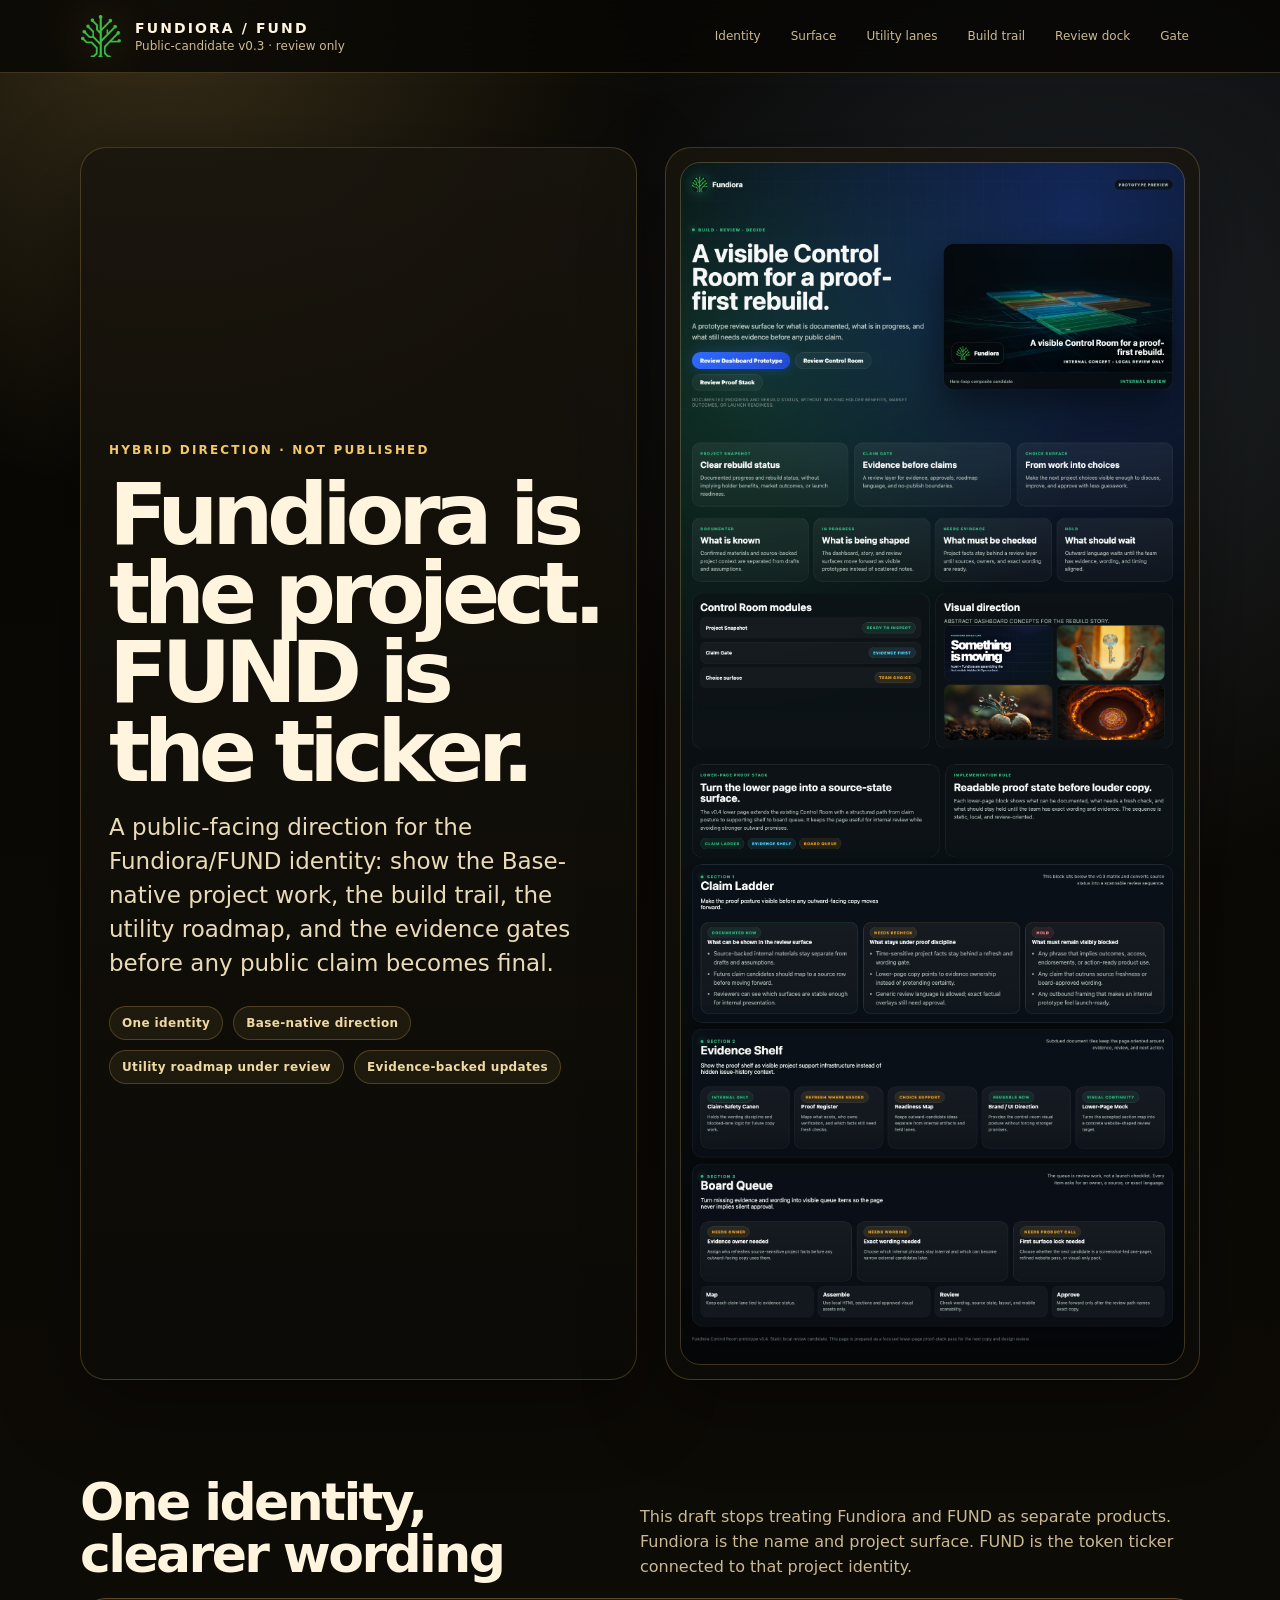
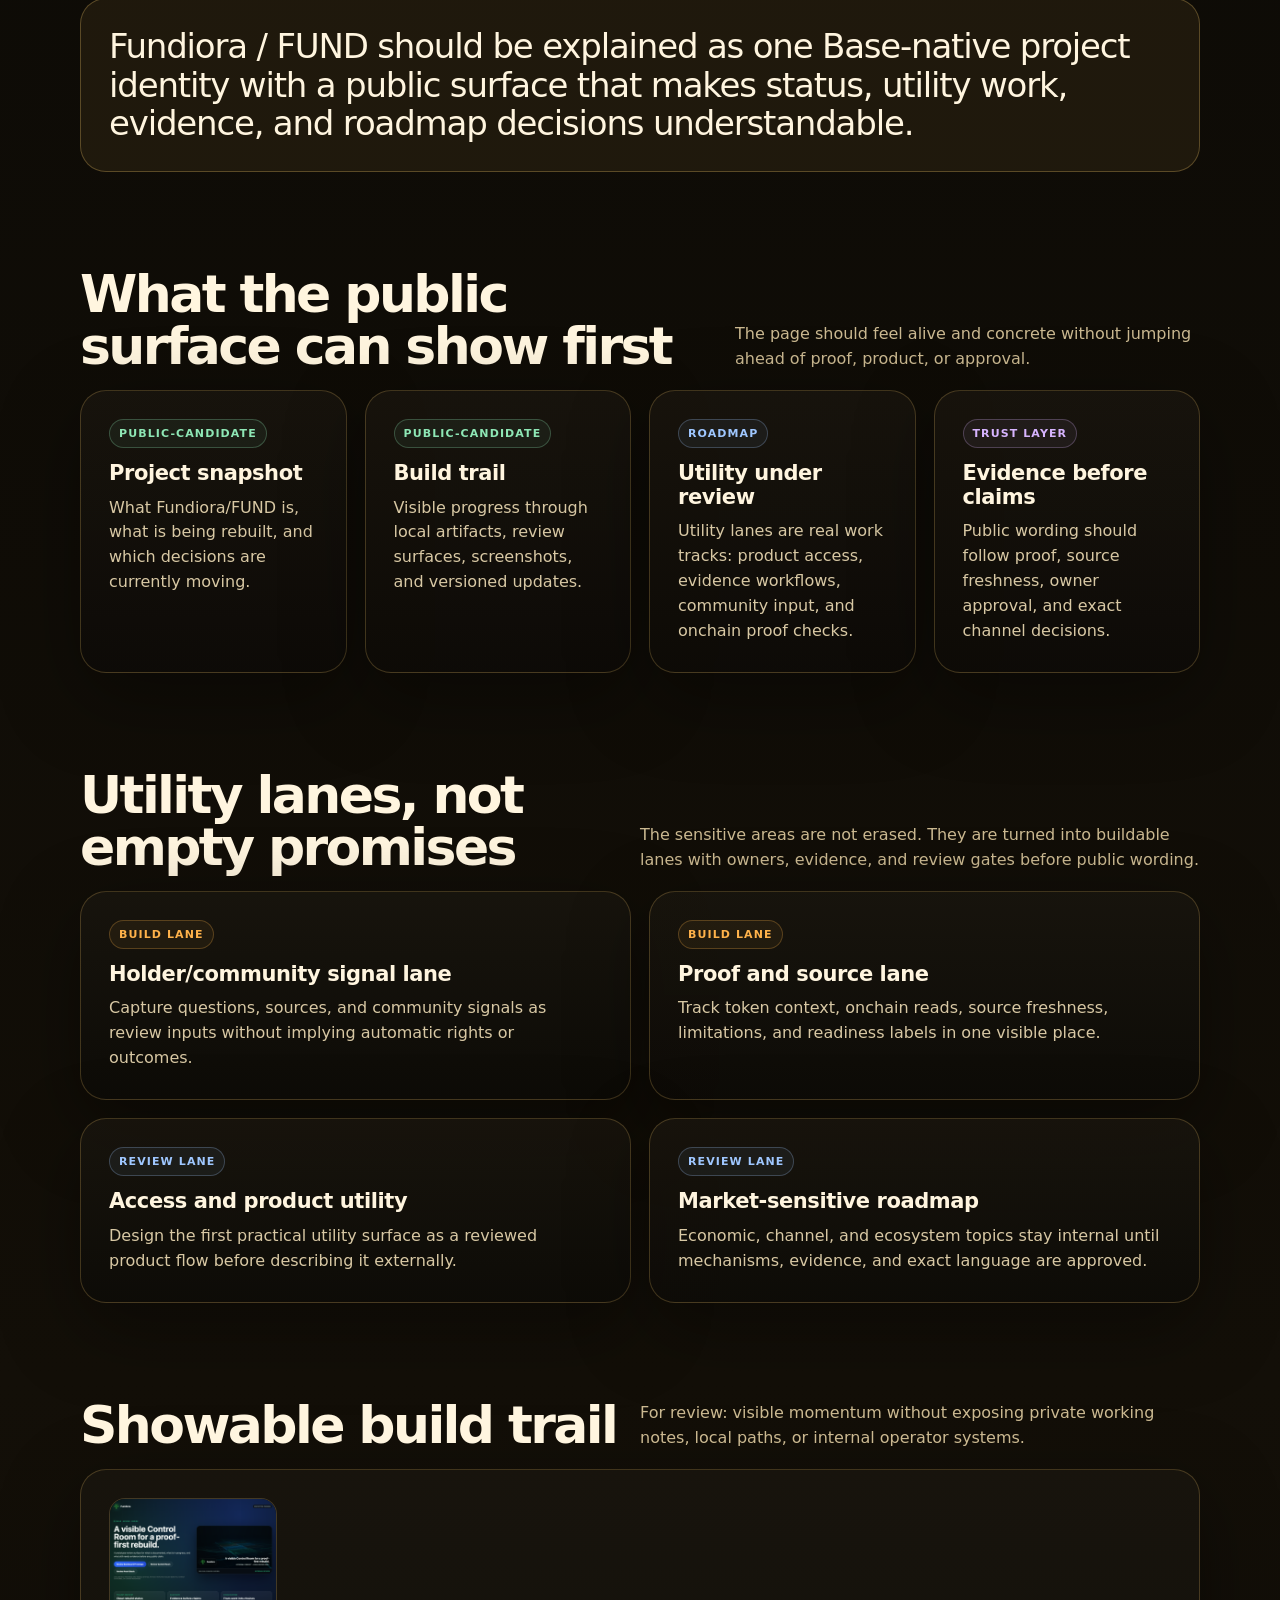
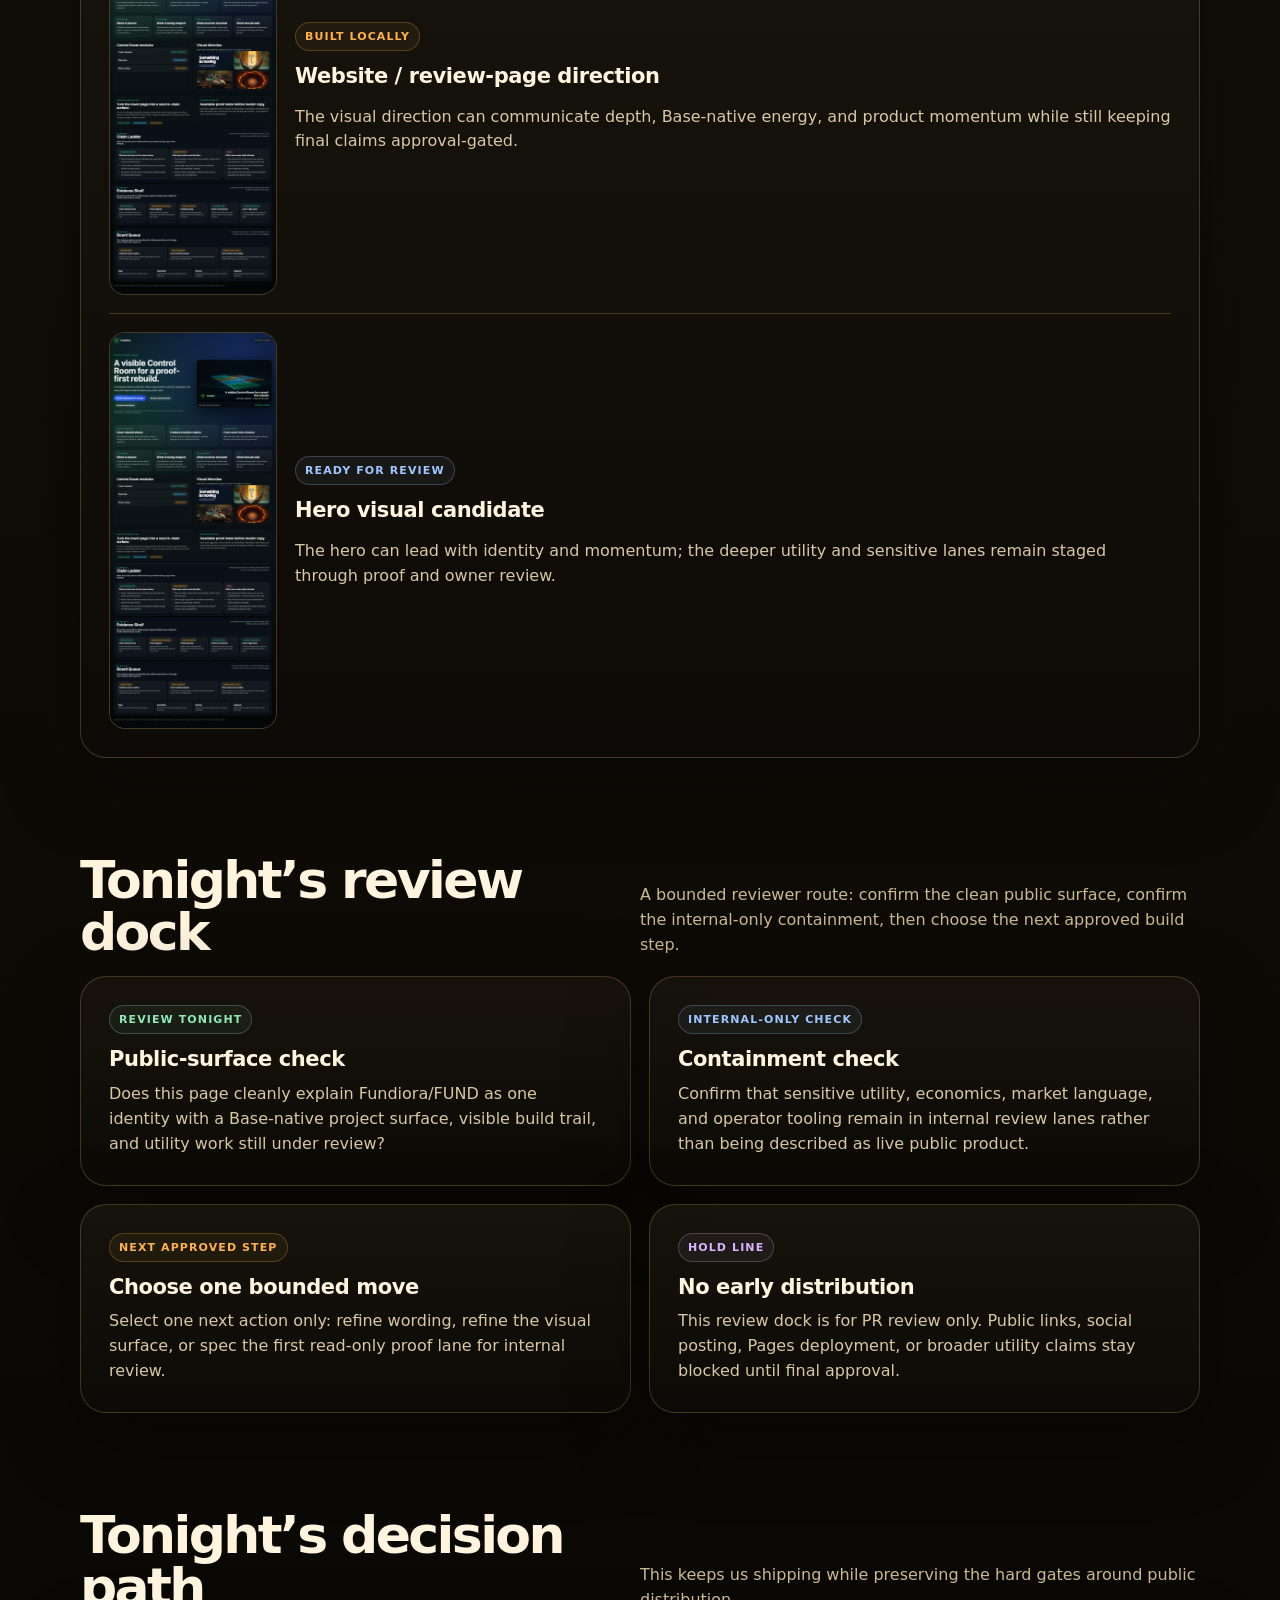
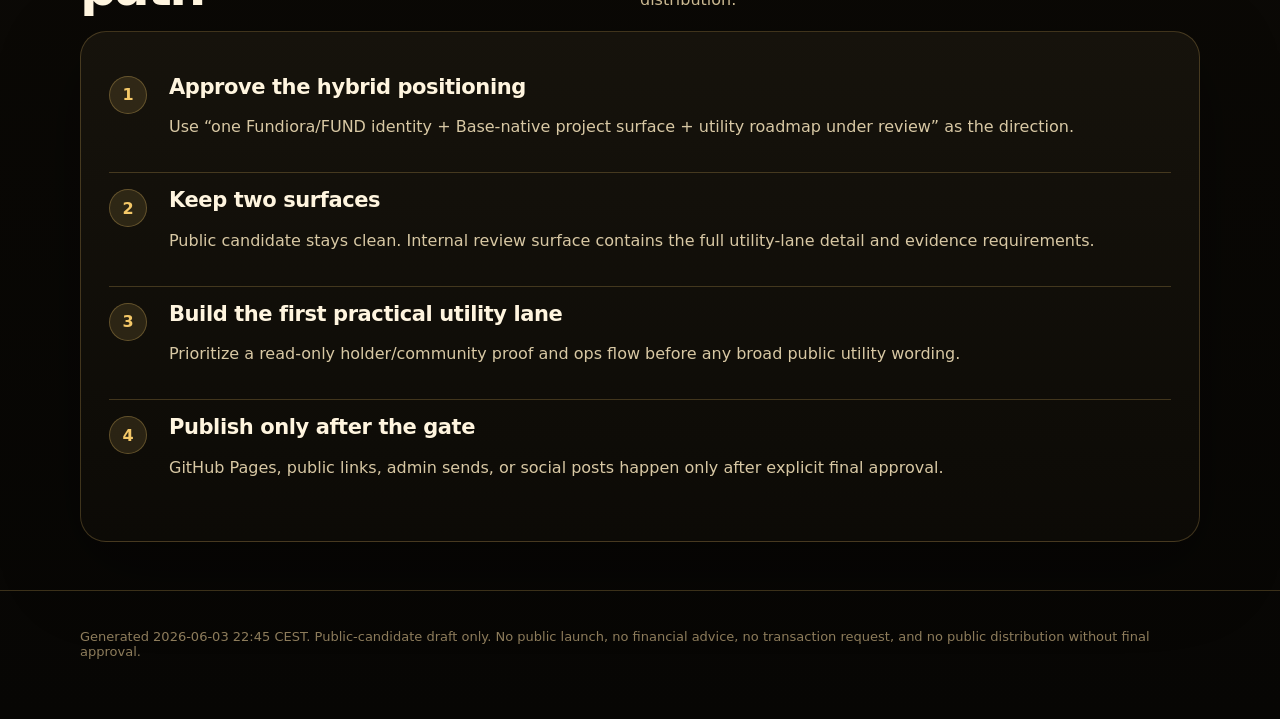
==== commit f5a719dc: "docs: add option 2 review dock" ====
--- a/showcase/fundiora-public-demo/index.html
+++ b/showcase/fundiora-public-demo/index.html
@@ -10,13 +10,14 @@
   </style>
 </head>
 <body>
-  <header><div class="shell nav"><div class="brand"><img src="assets/fundiora-logo.png" alt="Fundiora logo" /><div><strong>Fundiora / FUND</strong><span>Public-candidate v0.3 · review only</span></div></div><nav aria-label="Page navigation"><a href="#identity">Identity</a><a href="#surface">Surface</a><a href="#lanes">Utility lanes</a><a href="#artifacts">Build trail</a><a href="#gate">Gate</a></nav></div></header>
+  <header><div class="shell nav"><div class="brand"><img src="assets/fundiora-logo.png" alt="Fundiora logo" /><div><strong>Fundiora / FUND</strong><span>Public-candidate v0.3 · review only</span></div></div><nav aria-label="Page navigation"><a href="#identity">Identity</a><a href="#surface">Surface</a><a href="#lanes">Utility lanes</a><a href="#artifacts">Build trail</a><a href="#dock">Review dock</a><a href="#gate">Gate</a></nav></div></header>
   <main>
     <section class="hero shell"><div class="grid hero-grid"><div class="panel padded hero-copy"><div class="eyebrow">Hybrid direction · not published</div><h1>Fundiora is the project. FUND is the ticker.</h1><p class="lead">A public-facing direction for the Fundiora/FUND identity: show the Base-native project work, the build trail, the utility roadmap, and the evidence gates before any public claim becomes final.</p><div class="badge-row"><span class="badge">One identity</span><span class="badge">Base-native direction</span><span class="badge">Utility roadmap under review</span><span class="badge">Evidence-backed updates</span></div></div><div class="panel hero-visual"><img src="assets/hero-loop-composite-candidate.png" alt="Abstract Fundiora interface preview" /></div></div></section>
     <section id="identity" class="shell"><div class="section-head"><h2>One identity, clearer wording</h2><p class="section-note">This draft stops treating Fundiora and FUND as separate products. Fundiora is the name and project surface. FUND is the token ticker connected to that project identity.</p></div><p class="statement">Fundiora / FUND should be explained as one Base-native project identity with a public surface that makes status, utility work, evidence, and roadmap decisions understandable.</p></section>
     <section id="surface" class="shell"><div class="section-head"><h2>What the public surface can show first</h2><p class="section-note">The page should feel alive and concrete without jumping ahead of proof, product, or approval.</p></div><div class="grid grid-4"><article class="panel padded card"><span class="label safe">Public-candidate</span><h3>Project snapshot</h3><p>What Fundiora/FUND is, what is being rebuilt, and which decisions are currently moving.</p></article><article class="panel padded card"><span class="label safe">Public-candidate</span><h3>Build trail</h3><p>Visible progress through local artifacts, review surfaces, screenshots, and versioned updates.</p></article><article class="panel padded card"><span class="label review">Roadmap</span><h3>Utility under review</h3><p>Utility lanes are real work tracks: product access, evidence workflows, community input, and onchain proof checks.</p></article><article class="panel padded card"><span class="label violet">Trust layer</span><h3>Evidence before claims</h3><p>Public wording should follow proof, source freshness, owner approval, and exact channel decisions.</p></article></div></section>
     <section id="lanes" class="shell"><div class="section-head"><h2>Utility lanes, not empty promises</h2><p class="section-note">The sensitive areas are not erased. They are turned into buildable lanes with owners, evidence, and review gates before public wording.</p></div><div class="grid grid-2"><article class="panel padded card"><span class="label build">Build lane</span><h3>Holder/community signal lane</h3><p>Capture questions, sources, and community signals as review inputs without implying automatic rights or outcomes.</p></article><article class="panel padded card"><span class="label build">Build lane</span><h3>Proof and source lane</h3><p>Track token context, onchain reads, source freshness, limitations, and readiness labels in one visible place.</p></article><article class="panel padded card"><span class="label review">Review lane</span><h3>Access and product utility</h3><p>Design the first practical utility surface as a reviewed product flow before describing it externally.</p></article><article class="panel padded card"><span class="label review">Review lane</span><h3>Market-sensitive roadmap</h3><p>Economic, channel, and ecosystem topics stay internal until mechanisms, evidence, and exact language are approved.</p></article></div></section>
     <section id="artifacts" class="shell"><div class="section-head"><h2>Showable build trail</h2><p class="section-note">For review: visible momentum without exposing private working notes, local paths, or internal operator systems.</p></div><div class="panel padded"><div class="artifact"><img src="assets/full-page-review-candidate.png" alt="Sanitized Fundiora review page preview" /><div><span class="label build">Built locally</span><h3>Website / review-page direction</h3><p>The visual direction can communicate depth, Base-native energy, and product momentum while still keeping final claims approval-gated.</p></div></div><div class="artifact"><img src="assets/hero-loop-composite-candidate.png" alt="Fundiora hero visual crop" /><div><span class="label review">Ready for review</span><h3>Hero visual candidate</h3><p>The hero can lead with identity and momentum; the deeper utility and sensitive lanes remain staged through proof and owner review.</p></div></div></div></section>
+    <section id="dock" class="shell"><div class="section-head"><h2>Tonight’s review dock</h2><p class="section-note">A bounded reviewer route: confirm the clean public surface, confirm the internal-only containment, then choose the next approved build step.</p></div><div class="grid grid-2"><article class="panel padded card"><span class="label safe">Review tonight</span><h3>Public-surface check</h3><p>Does this page cleanly explain Fundiora/FUND as one identity with a Base-native project surface, visible build trail, and utility work still under review?</p></article><article class="panel padded card"><span class="label review">Internal-only check</span><h3>Containment check</h3><p>Confirm that sensitive utility, economics, market language, and operator tooling remain in internal review lanes rather than being described as live public product.</p></article><article class="panel padded card"><span class="label build">Next approved step</span><h3>Choose one bounded move</h3><p>Select one next action only: refine wording, refine the visual surface, or spec the first read-only proof lane for internal review.</p></article><article class="panel padded card"><span class="label violet">Hold line</span><h3>No early distribution</h3><p>This review dock is for PR review only. Public links, social posting, Pages deployment, or broader utility claims stay blocked until final approval.</p></article></div></section>
     <section id="gate" class="shell"><div class="section-head"><h2>Tonight’s decision path</h2><p class="section-note">This keeps us shipping while preserving the hard gates around public distribution.</p></div><div class="panel padded"><div class="decision"><div class="num">1</div><div><h3>Approve the hybrid positioning</h3><p>Use “one Fundiora/FUND identity + Base-native project surface + utility roadmap under review” as the direction.</p></div></div><div class="decision"><div class="num">2</div><div><h3>Keep two surfaces</h3><p>Public candidate stays clean. Internal review surface contains the full utility-lane detail and evidence requirements.</p></div></div><div class="decision"><div class="num">3</div><div><h3>Build the first practical utility lane</h3><p>Prioritize a read-only holder/community proof and ops flow before any broad public utility wording.</p></div></div><div class="decision"><div class="num">4</div><div><h3>Publish only after the gate</h3><p>GitHub Pages, public links, admin sends, or social posts happen only after explicit final approval.</p></div></div></div></section>
   </main>
   <footer><div class="shell">Generated 2026-06-03 22:45 CEST. Public-candidate draft only. No public launch, no financial advice, no transaction request, and no public distribution without final approval.</div></footer>
